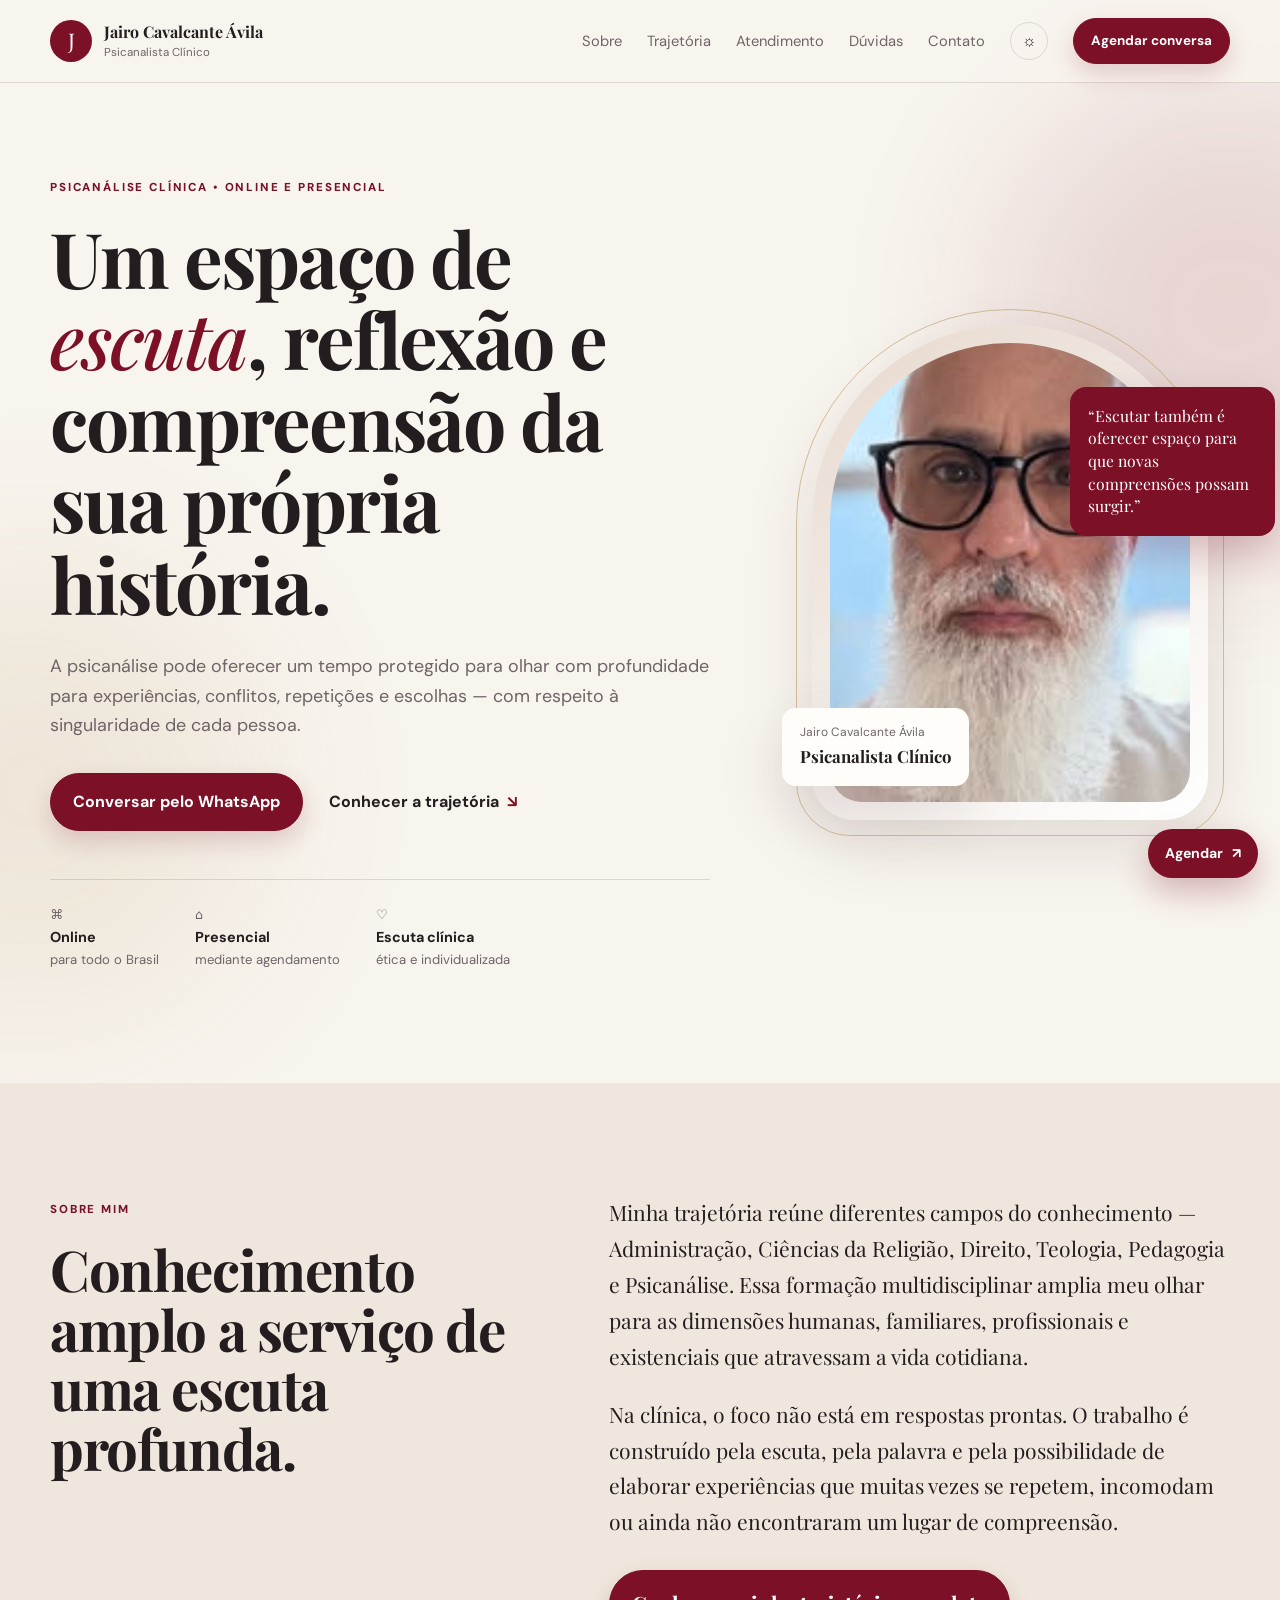
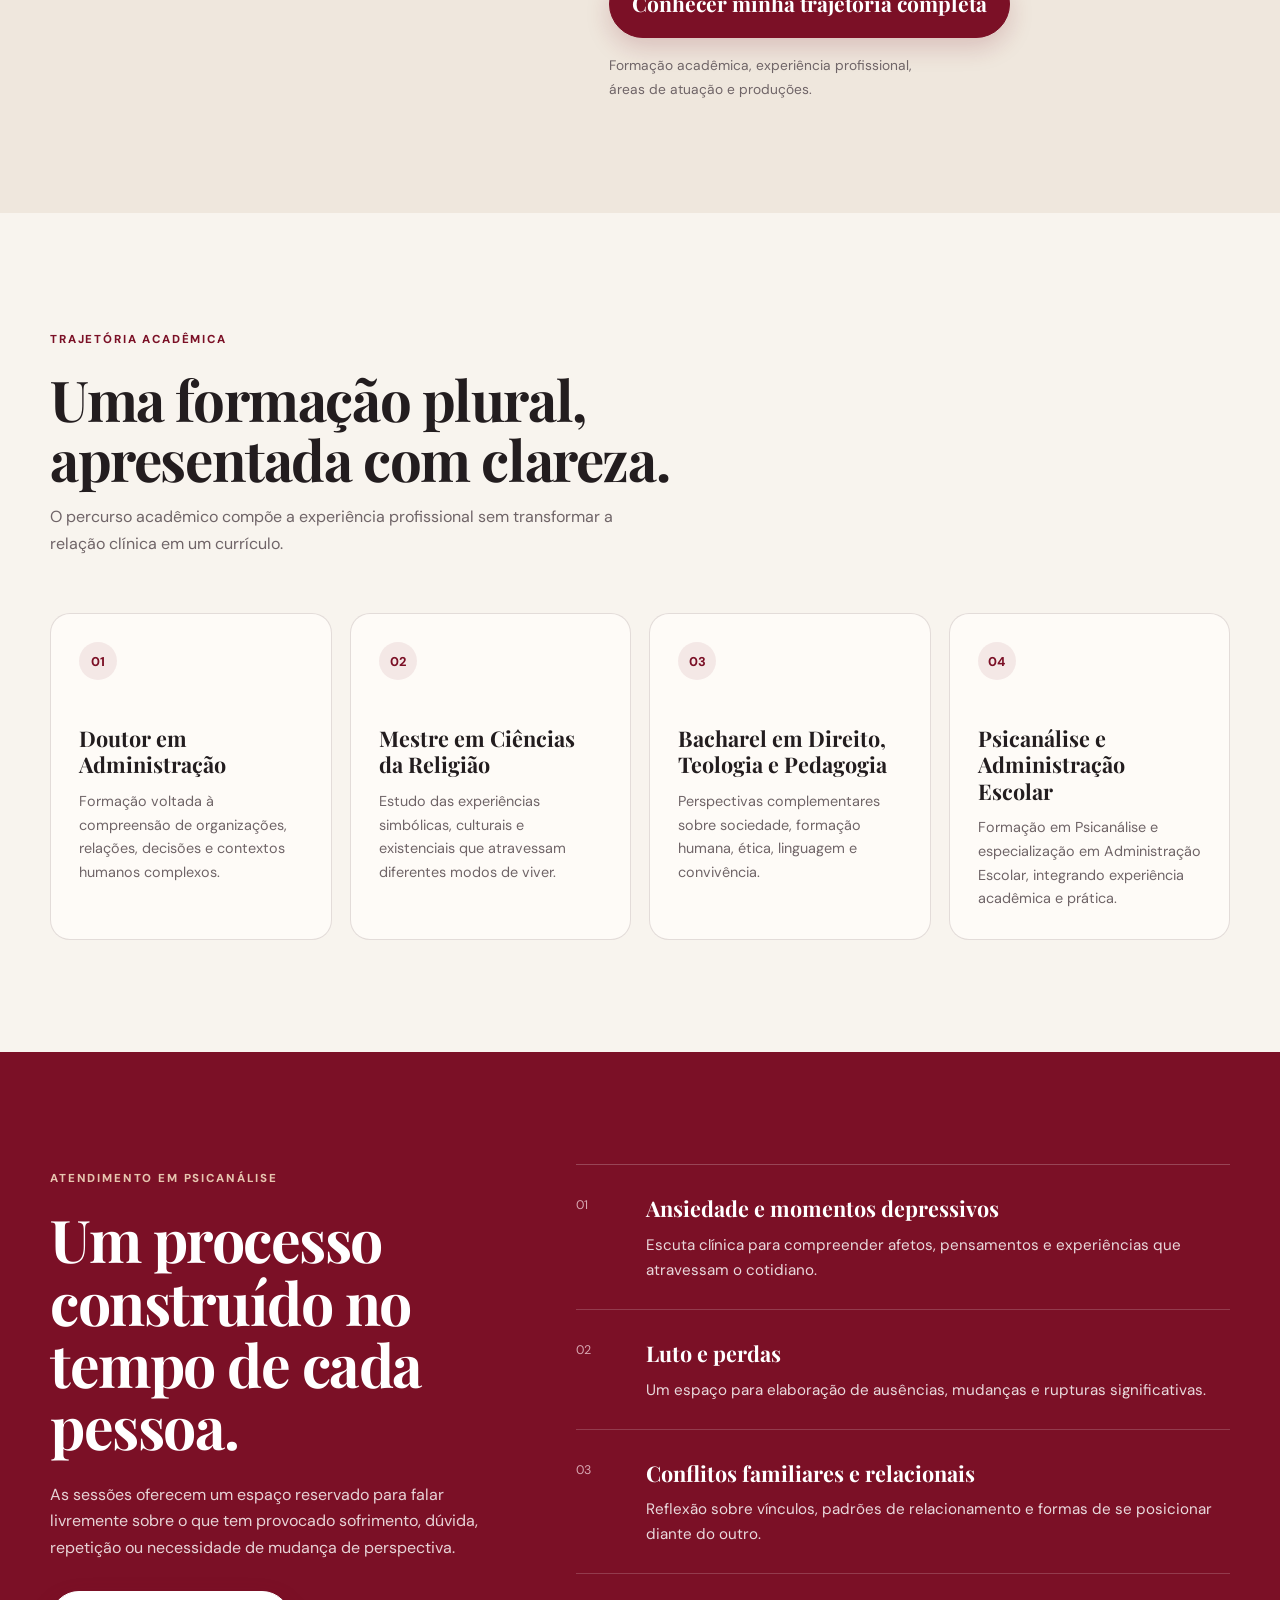
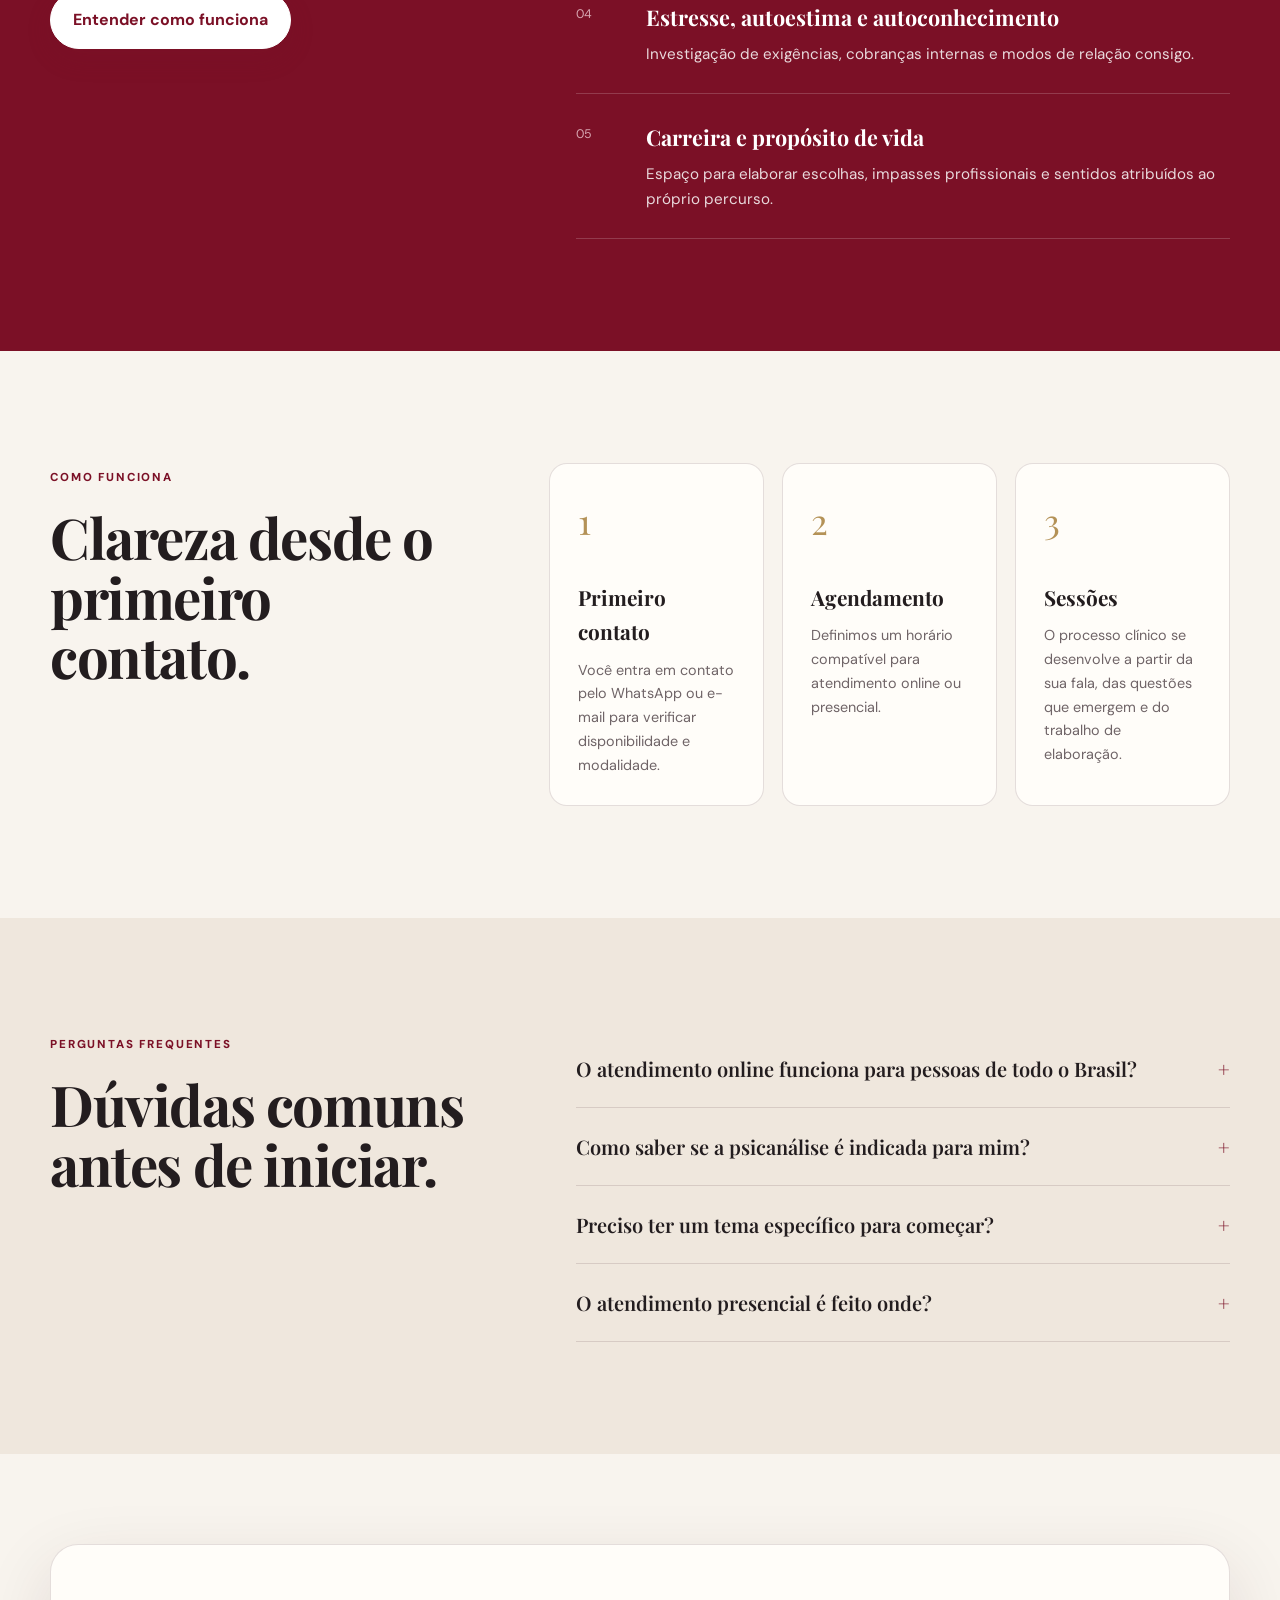
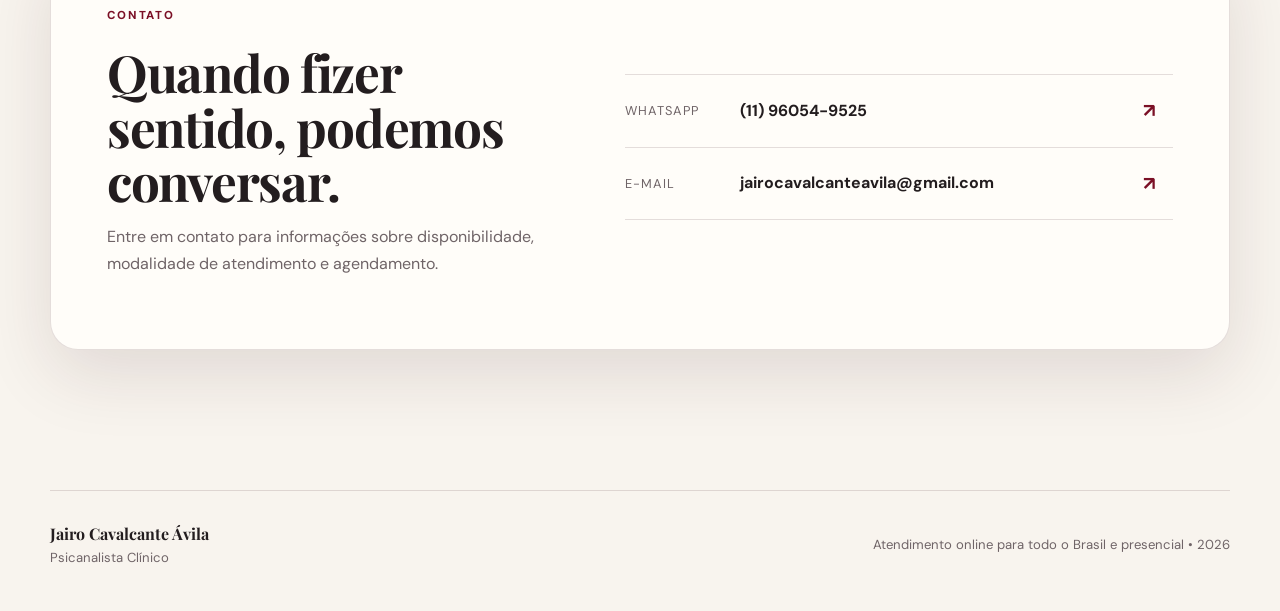
==== public/index.html @ fa37ed96 "feat: refina home com ícones, favicon e metadados" ====
<!doctype html>
<html lang="pt-BR">
<head>
  <meta charset="utf-8">
  <meta name="viewport" content="width=device-width, initial-scale=1">
  <meta name="theme-color" content="#7b1026">
  <meta name="description" content="Jairo Cavalcante Ávila — Psicanalista Clínico. Atendimento online para todo o Brasil e presencial. Um espaço de escuta, reflexão e compreensão da sua própria história.">
  <meta name="robots" content="index,follow">
  <meta property="og:type" content="website">
  <meta property="og:title" content="Jairo Cavalcante Ávila | Psicanalista Clínico">
  <meta property="og:description" content="Atendimento em psicanálise clínica, online para todo o Brasil e presencial.">
  <meta property="og:image" content="https://jairocavalcante.3eb.site/assets/images/jairo-cavalcante.png">
  <meta name="twitter:card" content="summary_large_image">
  <title>Jairo Cavalcante Ávila | Psicanalista Clínico</title>
  <link rel="preconnect" href="https://fonts.googleapis.com">
  <link rel="preconnect" href="https://fonts.gstatic.com" crossorigin>
  <link href="https://fonts.googleapis.com/css2?family=DM+Sans:wght@400;500;600;700&family=Playfair+Display:wght@500;600;700&display=swap" rel="stylesheet">
  <link rel="icon" type="image/svg+xml" href="assets/images/favicon.svg">
  <link rel="stylesheet" href="assets/css/styles.css?v=2">
  <script src="assets/js/script.js" defer></script>
</head>
<body>
  <div class="page-glow glow-one" aria-hidden="true"></div>
  <div class="page-glow glow-two" aria-hidden="true"></div>

  <header class="site-header" id="inicio">
    <div class="container nav-wrap">
      <a class="brand" href="#inicio" aria-label="Jairo Cavalcante Ávila - início">
        <span class="brand-mark">J</span>
        <span class="brand-copy">
          <strong>Jairo Cavalcante Ávila</strong>
          <small>Psicanalista Clínico</small>
        </span>
      </a>

      <button class="nav-toggle" type="button" aria-label="Abrir menu" aria-expanded="false">
        <span></span><span></span>
      </button>

      <nav class="nav" aria-label="Navegação principal">
        <a href="#sobre">Sobre</a>
        <a href="#formacao">Trajetória</a>
        <a href="#atendimento">Atendimento</a>
        <a href="#faq">Dúvidas</a>
        <a href="#contato">Contato</a>
        <button class="theme-toggle" type="button" aria-label="Alternar tema" title="Alternar tema">
          <span class="sun">☼</span><span class="moon">☾</span>
        </button>
        <a class="button button-small" href="https://wa.me/5511960549525?text=Ol%C3%A1%2C%20Jairo.%20Gostaria%20de%20conversar%20sobre%20um%20atendimento." target="_blank" rel="noopener">Agendar conversa</a>
      </nav>
    </div>
  </header>

  <main>
    <section class="hero section">
      <div class="container hero-grid">
        <div class="hero-copy reveal">
          <span class="eyebrow">Psicanálise clínica • Online e presencial</span>
          <h1>Um espaço de <em>escuta</em>, reflexão e compreensão da sua própria história.</h1>
          <p class="hero-lead">A psicanálise pode oferecer um tempo protegido para olhar com profundidade para experiências, conflitos, repetições e escolhas — com respeito à singularidade de cada pessoa.</p>
          <div class="hero-actions">
            <a class="button" href="https://wa.me/5511960549525?text=Ol%C3%A1%2C%20Jairo.%20Gostaria%20de%20conversar%20sobre%20um%20atendimento." target="_blank" rel="noopener">Conversar pelo WhatsApp</a>
            <a class="text-link" href="#sobre">Conhecer a trajetória <span>↘</span></a>
          </div>
          <div class="hero-meta">
            <div><span class="feature-icon" aria-hidden="true">⌘</span><strong>Online</strong><span>para todo o Brasil</span></div>
            <div><span class="feature-icon" aria-hidden="true">⌂</span><strong>Presencial</strong><span>mediante agendamento</span></div>
            <div><span class="feature-icon" aria-hidden="true">♡</span><strong>Escuta clínica</strong><span>ética e individualizada</span></div>
          </div>
        </div>

        <div class="hero-visual reveal delay-1">
          <div class="portrait-frame">
            <div class="portrait-ring"></div>
            <img src="assets/images/jairo-cavalcante.png" alt="Retrato de Jairo Cavalcante Ávila" width="420" height="525" fetchpriority="high" decoding="async">
            <div class="portrait-card">
              <span>Jairo Cavalcante Ávila</span>
              <strong>Psicanalista Clínico</strong>
            </div>
          </div>
          <div class="quote-card">“Escutar também é oferecer espaço para que novas compreensões possam surgir.”</div>
        </div>
      </div>
    </section>

    <section class="section section-soft" id="sobre">
      <div class="container split-grid">
        <div class="section-heading reveal">
          <span class="eyebrow">Sobre mim</span>
          <h2>Conhecimento amplo a serviço de uma escuta profunda.</h2>
        </div>
        <div class="prose reveal delay-1">
          <p>Minha trajetória reúne diferentes campos do conhecimento — Administração, Ciências da Religião, Direito, Teologia, Pedagogia e Psicanálise. Essa formação multidisciplinar amplia meu olhar para as dimensões humanas, familiares, profissionais e existenciais que atravessam a vida cotidiana.</p>
          <p>Na clínica, o foco não está em respostas prontas. O trabalho é construído pela escuta, pela palavra e pela possibilidade de elaborar experiências que muitas vezes se repetem, incomodam ou ainda não encontraram um lugar de compreensão.</p>
          <div class="about-actions">
            <a class="button" href="pages/sobre/">Conhecer minha trajetória completa</a>
            <span>Formação acadêmica, experiência profissional, áreas de atuação e produções.</span>
          </div>
        </div>
      </div>
    </section>

    <section class="section" id="formacao">
      <div class="container">
        <div class="section-heading compact reveal">
          <span class="eyebrow">Trajetória acadêmica</span>
          <h2>Uma formação plural, apresentada com clareza.</h2>
          <p>O percurso acadêmico compõe a experiência profissional sem transformar a relação clínica em um currículo.</p>
        </div>

        <div class="credentials-grid">
          <article class="credential-card reveal"><span>01</span><h3>Doutor em Administração</h3><p>Formação voltada à compreensão de organizações, relações, decisões e contextos humanos complexos.</p></article>
          <article class="credential-card reveal delay-1"><span>02</span><h3>Mestre em Ciências da Religião</h3><p>Estudo das experiências simbólicas, culturais e existenciais que atravessam diferentes modos de viver.</p></article>
          <article class="credential-card reveal delay-2"><span>03</span><h3>Bacharel em Direito, Teologia e Pedagogia</h3><p>Perspectivas complementares sobre sociedade, formação humana, ética, linguagem e convivência.</p></article>
          <article class="credential-card reveal delay-3"><span>04</span><h3>Psicanálise e Administração Escolar</h3><p>Formação em Psicanálise e especialização em Administração Escolar, integrando experiência acadêmica e prática.</p></article>
        </div>
      </div>
    </section>

    <section class="section section-bordeaux" id="atendimento">
      <div class="container service-layout">
        <div class="service-copy reveal">
          <span class="eyebrow light">Atendimento em psicanálise</span>
          <h2>Um processo construído no tempo de cada pessoa.</h2>
          <p>As sessões oferecem um espaço reservado para falar livremente sobre o que tem provocado sofrimento, dúvida, repetição ou necessidade de mudança de perspectiva.</p>
          <a class="button button-light" href="https://wa.me/5511960549525?text=Ol%C3%A1%2C%20Jairo.%20Gostaria%20de%20entender%20como%20funcionam%20as%20sess%C3%B5es." target="_blank" rel="noopener">Entender como funciona</a>
        </div>

        <div class="topics reveal delay-1">
          <div class="topic"><span>01</span><div><h3>Ansiedade e momentos depressivos</h3><p>Escuta clínica para compreender afetos, pensamentos e experiências que atravessam o cotidiano.</p></div></div>
          <div class="topic"><span>02</span><div><h3>Luto e perdas</h3><p>Um espaço para elaboração de ausências, mudanças e rupturas significativas.</p></div></div>
          <div class="topic"><span>03</span><div><h3>Conflitos familiares e relacionais</h3><p>Reflexão sobre vínculos, padrões de relacionamento e formas de se posicionar diante do outro.</p></div></div>
          <div class="topic"><span>04</span><div><h3>Estresse, autoestima e autoconhecimento</h3><p>Investigação de exigências, cobranças internas e modos de relação consigo.</p></div></div>
          <div class="topic"><span>05</span><div><h3>Carreira e propósito de vida</h3><p>Espaço para elaborar escolhas, impasses profissionais e sentidos atribuídos ao próprio percurso.</p></div></div>
        </div>
      </div>
    </section>

    <section class="section">
      <div class="container session-grid">
        <div class="section-heading reveal">
          <span class="eyebrow">Como funciona</span>
          <h2>Clareza desde o primeiro contato.</h2>
        </div>
        <div class="steps">
          <article class="step reveal"><span>1</span><h3>Primeiro contato</h3><p>Você entra em contato pelo WhatsApp ou e-mail para verificar disponibilidade e modalidade.</p></article>
          <article class="step reveal delay-1"><span>2</span><h3>Agendamento</h3><p>Definimos um horário compatível para atendimento online ou presencial.</p></article>
          <article class="step reveal delay-2"><span>3</span><h3>Sessões</h3><p>O processo clínico se desenvolve a partir da sua fala, das questões que emergem e do trabalho de elaboração.</p></article>
        </div>
      </div>
    </section>

    <section class="section section-soft" id="faq">
      <div class="container faq-layout">
        <div class="section-heading reveal">
          <span class="eyebrow">Perguntas frequentes</span>
          <h2>Dúvidas comuns antes de iniciar.</h2>
        </div>
        <div class="faq-list reveal delay-1">
          <details>
            <summary>O atendimento online funciona para pessoas de todo o Brasil?</summary>
            <p>Sim. O atendimento online permite realizar as sessões por videochamada, mediante agendamento prévio.</p>
          </details>
          <details>
            <summary>Como saber se a psicanálise é indicada para mim?</summary>
            <p>O primeiro contato pode ajudar a esclarecer sua demanda e compreender melhor como funciona o processo. A psicanálise não parte de respostas prontas, mas da investigação singular de cada história.</p>
          </details>
          <details>
            <summary>Preciso ter um tema específico para começar?</summary>
            <p>Não. Algumas pessoas chegam com uma questão definida; outras apenas percebem que algo não vai bem. O trabalho pode começar a partir do que for possível dizer naquele momento.</p>
          </details>
          <details>
            <summary>O atendimento presencial é feito onde?</summary>
            <p>A localização e a disponibilidade para atendimento presencial podem ser confirmadas diretamente no momento do agendamento.</p>
          </details>
        </div>
      </div>
    </section>

    <section class="section contact-section" id="contato">
      <div class="container contact-card reveal">
        <div>
          <span class="eyebrow">Contato</span>
          <h2>Quando fizer sentido, podemos conversar.</h2>
          <p>Entre em contato para informações sobre disponibilidade, modalidade de atendimento e agendamento.</p>
        </div>
        <div class="contact-actions">
          <a class="contact-row" href="https://wa.me/5511960549525?text=Ol%C3%A1%2C%20Jairo.%20Gostaria%20de%20conversar%20sobre%20um%20atendimento." target="_blank" rel="noopener"><span>WhatsApp</span><strong>(11) 96054-9525</strong><b>↗</b></a>
          <a class="contact-row" href="mailto:jairocavalcanteavila@gmail.com"><span>E-mail</span><strong>jairocavalcanteavila@gmail.com</strong><b>↗</b></a>
        </div>
      </div>
    </section>
  </main>

  <footer class="footer">
    <div class="container footer-inner">
      <div><strong>Jairo Cavalcante Ávila</strong><span>Psicanalista Clínico</span></div>
      <p>Atendimento online para todo o Brasil e presencial • <span id="year"></span></p>
    </div>
  </footer>

  <a class="floating-whatsapp" href="https://wa.me/5511960549525?text=Ol%C3%A1%2C%20Jairo.%20Gostaria%20de%20conversar%20sobre%20um%20atendimento." target="_blank" rel="noopener" aria-label="Agendar pelo WhatsApp">
    <span>Agendar</span><b>↗</b>
  </a>
</body>
</html>
---- public/assets/css/styles.css ----
:root {
  --wine:#7b1026;
  --wine-2:#5d0b1d;
  --wine-3:#9b2940;
  --gold:#b49257;
  --ink:#231d1f;
  --muted:#6f6467;
  --paper:#f8f4ee;
  --paper-2:#efe7dd;
  --card:#fffdf9;
  --line:rgba(91, 60, 67, .16);
  --shadow:0 24px 70px rgba(56, 25, 33, .12);
  --radius:28px;
  --serif:"Playfair Display", Georgia, serif;
  --sans:"DM Sans", system-ui, sans-serif;
}
*{box-sizing:border-box}html{scroll-behavior:smooth}body{margin:0;font-family:var(--sans);background:var(--paper);color:var(--ink);line-height:1.65;overflow-x:hidden}body.dark{--ink:#f6efe9;--muted:#c7b8ba;--paper:#171214;--paper-2:#22191c;--card:#20171a;--line:rgba(255,255,255,.10);--shadow:0 30px 80px rgba(0,0,0,.35)}a{color:inherit;text-decoration:none}img{max-width:100%;display:block}.container{width:min(1180px,calc(100% - 40px));margin:auto}.section{padding:112px 0;position:relative}.section-soft{background:var(--paper-2)}
.page-glow{position:fixed;pointer-events:none;z-index:-1;width:460px;height:460px;border-radius:50%;filter:blur(90px);opacity:.13}.glow-one{background:var(--wine);right:-180px;top:80px}.glow-two{background:var(--gold);left:-200px;bottom:-120px}
.site-header{position:sticky;top:0;z-index:50;background:color-mix(in srgb,var(--paper) 86%,transparent);backdrop-filter:blur(18px);border-bottom:1px solid var(--line)}.nav-wrap{height:82px;display:flex;align-items:center;justify-content:space-between}.brand{display:flex;align-items:center;gap:12px}.brand-mark{width:42px;height:42px;border-radius:50%;display:grid;place-items:center;background:var(--wine);color:#fff;font-family:var(--serif);font-size:1.35rem}.brand-copy{display:flex;flex-direction:column;line-height:1.15}.brand-copy strong{font-family:var(--serif);font-size:1rem}.brand-copy small{color:var(--muted);font-size:.72rem;margin-top:4px}.nav{display:flex;align-items:center;gap:25px;font-size:.92rem}.nav>a:not(.button){color:var(--muted);transition:.2s}.nav>a:not(.button):hover{color:var(--wine)}.button{display:inline-flex;align-items:center;justify-content:center;border-radius:999px;padding:15px 22px;background:var(--wine);color:#fff;font-weight:700;border:1px solid var(--wine);box-shadow:0 10px 25px rgba(123,16,38,.18);transition:.25s}.button:hover{transform:translateY(-2px);background:var(--wine-2)}.button-small{padding:11px 17px;font-size:.84rem}.button-light{background:#fff;color:var(--wine);border-color:#fff}.button-light:hover{background:#f4e9e3;color:var(--wine)}.theme-toggle{border:1px solid var(--line);background:transparent;color:var(--ink);width:38px;height:38px;border-radius:50%;cursor:pointer;font-size:1rem}.moon{display:none}body.dark .sun{display:none}body.dark .moon{display:inline}.nav-toggle{display:none;border:0;background:transparent;width:38px;height:38px;position:relative}.nav-toggle span{position:absolute;width:22px;height:1.5px;background:var(--ink);left:8px}.nav-toggle span:first-child{top:14px}.nav-toggle span:last-child{top:22px}
.hero{padding-top:90px;min-height:calc(100vh - 82px);display:flex;align-items:center}.hero-grid{display:grid;grid-template-columns:1.2fr .8fr;gap:80px;align-items:center}.eyebrow{display:inline-block;text-transform:uppercase;letter-spacing:.16em;font-size:.72rem;font-weight:800;color:var(--wine);margin-bottom:20px}.eyebrow.light{color:#e7c6b0}.hero h1,.section-heading h2,.service-copy h2,.contact-card h2{font-family:var(--serif);letter-spacing:-.025em;line-height:1.06;margin:0}.hero h1{font-size:clamp(3.2rem,6vw,6.3rem);max-width:900px}.hero h1 em{color:var(--wine);font-weight:500}.hero-lead{font-size:1.12rem;max-width:720px;color:var(--muted);margin:28px 0 32px}.hero-actions{display:flex;align-items:center;gap:26px;flex-wrap:wrap}.text-link{font-weight:700}.text-link span{color:var(--wine);margin-left:4px}.hero-meta{display:flex;gap:36px;margin-top:48px;padding-top:24px;border-top:1px solid var(--line)}.hero-meta div{display:flex;flex-direction:column}.hero-meta strong{font-size:.9rem}.hero-meta span{color:var(--muted);font-size:.82rem}.hero-visual{position:relative;display:flex;justify-content:center}.portrait-frame{position:relative;width:min(420px,90%);aspect-ratio:4/5;border-radius:220px 220px 48px 48px;background:linear-gradient(145deg,#e7d9ce,#fff);padding:18px;box-shadow:var(--shadow)}body.dark .portrait-frame{background:linear-gradient(145deg,#2a1c20,#4c2c35)}.portrait-frame img{width:100%;height:100%;object-fit:cover;border-radius:205px 205px 36px 36px;filter:saturate(.88) contrast(1.03)}.portrait-ring{position:absolute;inset:-16px;border:1px solid rgba(180,146,87,.55);border-radius:240px 240px 60px 60px}.portrait-card{position:absolute;left:-30px;bottom:34px;background:var(--card);padding:15px 18px;border-radius:14px;box-shadow:var(--shadow);display:flex;flex-direction:column}.portrait-card span{font-size:.75rem;color:var(--muted)}.portrait-card strong{font-family:var(--serif);font-size:1.05rem}.quote-card{position:absolute;right:-45px;top:62px;width:205px;padding:18px;background:var(--wine);color:#fff;border-radius:16px;font-family:var(--serif);font-size:.98rem;line-height:1.45;box-shadow:0 18px 40px rgba(123,16,38,.25)}
.split-grid{display:grid;grid-template-columns:.85fr 1.15fr;gap:100px;align-items:start}.section-heading h2{font-size:clamp(2.6rem,4.4vw,4.6rem)}.section-heading.compact{max-width:730px}.section-heading.compact p{max-width:620px;color:var(--muted)}.prose{font-family:var(--serif);font-size:1.32rem;line-height:1.7}.prose p{margin:0 0 22px}.credentials-grid{display:grid;grid-template-columns:repeat(4,1fr);gap:18px;margin-top:56px}.credential-card{padding:28px;border:1px solid var(--line);border-radius:20px;background:color-mix(in srgb,var(--card) 82%,transparent);min-height:270px}.credential-card>span{display:inline-flex;width:38px;height:38px;border-radius:50%;align-items:center;justify-content:center;background:rgba(123,16,38,.08);color:var(--wine);font-weight:800;font-size:.8rem}.credential-card h3{font-family:var(--serif);font-size:1.35rem;line-height:1.22;margin:45px 0 12px}.credential-card p{color:var(--muted);font-size:.9rem;margin:0}
.section-bordeaux{background:var(--wine);color:#fff}.service-layout{display:grid;grid-template-columns:.8fr 1.2fr;gap:90px}.service-copy h2{font-size:clamp(2.8rem,4.6vw,4.8rem)}.service-copy p{color:#e7d3d6;max-width:520px;margin:24px 0 30px}.topics{border-top:1px solid rgba(255,255,255,.22)}.topic{display:grid;grid-template-columns:48px 1fr;gap:22px;padding:26px 0;border-bottom:1px solid rgba(255,255,255,.18)}.topic>span{font-size:.78rem;color:#d8a7b2;padding-top:4px}.topic h3{font-family:var(--serif);font-size:1.35rem;margin:0 0 6px}.topic p{color:#e9d9dc;margin:0;font-size:.95rem}
.session-grid{display:grid;grid-template-columns:.75fr 1.25fr;gap:90px}.steps{display:grid;grid-template-columns:repeat(3,1fr);gap:18px}.step{padding:28px;background:var(--card);border:1px solid var(--line);border-radius:18px;min-height:250px}.step span{font-family:var(--serif);font-size:2.2rem;color:var(--gold)}.step h3{font-family:var(--serif);font-size:1.3rem;margin:30px 0 10px}.step p{color:var(--muted);font-size:.9rem;margin:0}.faq-layout{display:grid;grid-template-columns:.8fr 1.2fr;gap:90px}.faq-list details{border-bottom:1px solid var(--line);padding:22px 0}.faq-list summary{list-style:none;font-family:var(--serif);font-size:1.25rem;font-weight:600;cursor:pointer;display:flex;justify-content:space-between;gap:20px}.faq-list summary::-webkit-details-marker{display:none}.faq-list summary:after{content:"+";color:var(--wine)}.faq-list details[open] summary:after{content:"−"}.faq-list p{color:var(--muted);max-width:760px;margin:14px 0 0}.contact-section{padding-top:90px}.contact-card{background:var(--card);border:1px solid var(--line);border-radius:var(--radius);padding:56px;box-shadow:var(--shadow);display:grid;grid-template-columns:.9fr 1.1fr;gap:70px;align-items:center}.contact-card h2{font-size:clamp(2.5rem,4vw,4rem)}.contact-card p{color:var(--muted);max-width:480px}.contact-actions{display:flex;flex-direction:column}.contact-row{display:grid;grid-template-columns:100px 1fr 30px;align-items:center;gap:15px;padding:20px 0;border-bottom:1px solid var(--line)}.contact-row:first-child{border-top:1px solid var(--line)}.contact-row span{color:var(--muted);font-size:.8rem;text-transform:uppercase;letter-spacing:.08em}.contact-row strong{font-size:1rem}.contact-row b{color:var(--wine);font-size:1.2rem}.footer{padding:28px 0 42px}.footer-inner{display:flex;justify-content:space-between;align-items:center;gap:30px;border-top:1px solid var(--line);padding-top:30px}.footer-inner>div{display:flex;flex-direction:column}.footer-inner strong{font-family:var(--serif)}.footer-inner span,.footer-inner p{color:var(--muted);font-size:.82rem}.floating-whatsapp{position:fixed;right:22px;bottom:22px;z-index:40;background:var(--wine);color:#fff;padding:13px 17px;border-radius:999px;box-shadow:0 14px 32px rgba(123,16,38,.28);display:flex;align-items:center;gap:9px;font-weight:700;font-size:.88rem}.reveal{opacity:0;transform:translateY(26px);transition:opacity .7s ease,transform .7s ease}.reveal.visible{opacity:1;transform:none}.delay-1{transition-delay:.08s}.delay-2{transition-delay:.16s}.delay-3{transition-delay:.24s}
@media (max-width:1000px){.nav-toggle{display:block}.nav{position:absolute;top:82px;left:20px;right:20px;background:var(--card);border:1px solid var(--line);border-radius:18px;padding:20px;box-shadow:var(--shadow);display:none;flex-direction:column;align-items:stretch}.nav.open{display:flex}.theme-toggle{align-self:flex-start}.hero-grid,.split-grid,.service-layout,.session-grid,.faq-layout,.contact-card{grid-template-columns:1fr}.hero-grid{gap:70px}.hero-copy{text-align:center}.hero-lead{margin-left:auto;margin-right:auto}.hero-actions,.hero-meta{justify-content:center}.hero-visual{max-width:560px;margin:auto}.split-grid,.service-layout,.session-grid,.faq-layout,.contact-card{gap:46px}.credentials-grid{grid-template-columns:repeat(2,1fr)}.steps{grid-template-columns:1fr}.contact-card{padding:40px}.quote-card{right:-10px}.portrait-card{left:-10px}}
@media (max-width:640px){.container{width:min(100% - 28px,1180px)}.section{padding:78px 0}.site-header .brand-copy small{display:none}.hero{padding-top:56px}.hero h1{font-size:clamp(2.75rem,14vw,4.2rem)}.hero-lead{font-size:1rem}.hero-actions{gap:18px}.hero-actions .button{width:100%}.hero-meta{display:grid;grid-template-columns:1fr 1fr;gap:18px;text-align:left}.hero-visual{padding:0 10px}.portrait-frame{width:90%;aspect-ratio:4/5}.portrait-card{left:2px;bottom:22px}.quote-card{position:relative;right:auto;top:auto;margin:-10px 0 0 auto;width:72%;font-size:.9rem}.section-heading h2,.service-copy h2,.contact-card h2{font-size:2.65rem}.split-grid,.service-layout,.session-grid,.faq-layout{gap:34px}.prose{font-size:1.13rem}.credentials-grid{grid-template-columns:1fr}.credential-card{min-height:auto}.credential-card h3{margin-top:24px}.topic{grid-template-columns:36px 1fr;gap:14px}.contact-card{padding:28px 22px}.contact-row{grid-template-columns:1fr 30px;gap:4px}.contact-row span{grid-column:1/2}.contact-row strong{grid-column:1/2;word-break:break-word}.contact-row b{grid-column:2/3;grid-row:1/3}.footer-inner{flex-direction:column;align-items:flex-start}.floating-whatsapp span{display:none}.floating-whatsapp{width:52px;height:52px;justify-content:center;padding:0}.floating-whatsapp b{font-size:1.1rem}}
@media (prefers-reduced-motion:reduce){html{scroll-behavior:auto}.reveal{opacity:1;transform:none;transition:none}.button{transition:none}}

.about-actions{display:flex;align-items:center;gap:16px;flex-wrap:wrap;margin-top:30px}.about-actions span{font-family:var(--sans);font-size:.86rem;color:var(--muted);max-width:320px}
.profile-hero{padding-top:90px}.profile-hero-grid{display:grid;grid-template-columns:1.25fr .75fr;gap:80px;align-items:start}.profile-hero h1{font-family:var(--serif);font-size:clamp(3.2rem,5.7vw,5.8rem);line-height:1.04;letter-spacing:-.025em;margin:0}.profile-hero p{font-size:1.08rem;color:var(--muted);max-width:760px;margin:28px 0 32px}.profile-summary{background:var(--wine);color:#fff;border-radius:24px;padding:34px;box-shadow:var(--shadow);display:flex;flex-direction:column;gap:18px}.profile-summary>span{font-size:.72rem;text-transform:uppercase;letter-spacing:.14em;color:#e7c6b0;font-weight:800}.profile-summary strong{font-family:var(--serif);font-size:1.35rem;line-height:1.25;padding-bottom:18px;border-bottom:1px solid rgba(255,255,255,.18)}.profile-summary strong:last-child{border-bottom:0;padding-bottom:0}
.timeline{margin-top:54px;border-top:1px solid var(--line)}.timeline-item{display:grid;grid-template-columns:170px 1fr;gap:34px;padding:28px 0;border-bottom:1px solid var(--line)}.timeline-item>span{color:var(--wine);font-weight:800;font-size:.82rem}.timeline-item h3{font-family:var(--serif);font-size:1.55rem;margin:0 0 8px}.timeline-item p{margin:0;color:var(--muted);max-width:780px}.degree-grid{display:grid;grid-template-columns:repeat(4,1fr);gap:18px;margin-top:34px}.degree-card{background:var(--card);border:1px solid var(--line);border-radius:18px;padding:24px}.degree-card span{font-size:.72rem;text-transform:uppercase;letter-spacing:.12em;color:var(--wine);font-weight:800}.degree-card h3{font-family:var(--serif);font-size:1.35rem;margin:22px 0 6px}.degree-card p{color:var(--muted);font-size:.88rem;margin:0}
.experience-layout{display:grid;grid-template-columns:.8fr 1.2fr;gap:90px}.experience-list{border-top:1px solid var(--line)}.experience-item{display:grid;grid-template-columns:130px 1fr;gap:24px;padding:26px 0;border-bottom:1px solid var(--line)}.experience-item>span{font-size:.8rem;color:var(--wine);font-weight:800}.experience-item h3{font-family:var(--serif);font-size:1.35rem;margin:0 0 7px}.experience-item p{margin:0;color:var(--muted)}
.areas-grid{display:grid;grid-template-columns:repeat(4,1fr);gap:18px;margin-top:48px}.area-card{padding:28px;border:1px solid rgba(255,255,255,.18);border-radius:18px;background:rgba(255,255,255,.05)}.area-card span{color:#d8a7b2;font-size:.78rem}.area-card h3{font-family:var(--serif);font-size:1.45rem;margin:28px 0 8px}.area-card p{color:#eadadd;margin:0;font-size:.92rem}.editorial-grid{display:grid;grid-template-columns:.85fr 1.15fr;gap:90px}.editorial-copy{font-size:1.02rem}.editorial-copy>p{color:var(--muted);margin-top:0}.publication{padding:20px 0;border-bottom:1px solid var(--line);display:flex;flex-direction:column;gap:5px}.publication span{font-size:.72rem;text-transform:uppercase;letter-spacing:.1em;color:var(--wine);font-weight:800}.publication strong{font-family:var(--serif);font-size:1.15rem}.source-note{font-size:.78rem!important;margin-top:24px!important}.nav-page{gap:22px}
@media (max-width:1000px){.profile-hero-grid,.experience-layout,.editorial-grid{grid-template-columns:1fr}.profile-hero-grid,.experience-layout,.editorial-grid{gap:46px}.degree-grid,.areas-grid{grid-template-columns:repeat(2,1fr)}.nav-page{display:flex;position:static;background:none;border:0;box-shadow:none;padding:0;flex-direction:row;align-items:center}}
@media (max-width:760px){.nav-page>a:not(.button){display:none}.timeline-item,.experience-item{grid-template-columns:1fr;gap:8px}.degree-grid,.areas-grid{grid-template-columns:1fr}.profile-hero h1{font-size:clamp(2.8rem,13vw,4rem)}.about-actions{align-items:flex-start;flex-direction:column}.about-actions .button{width:100%}}
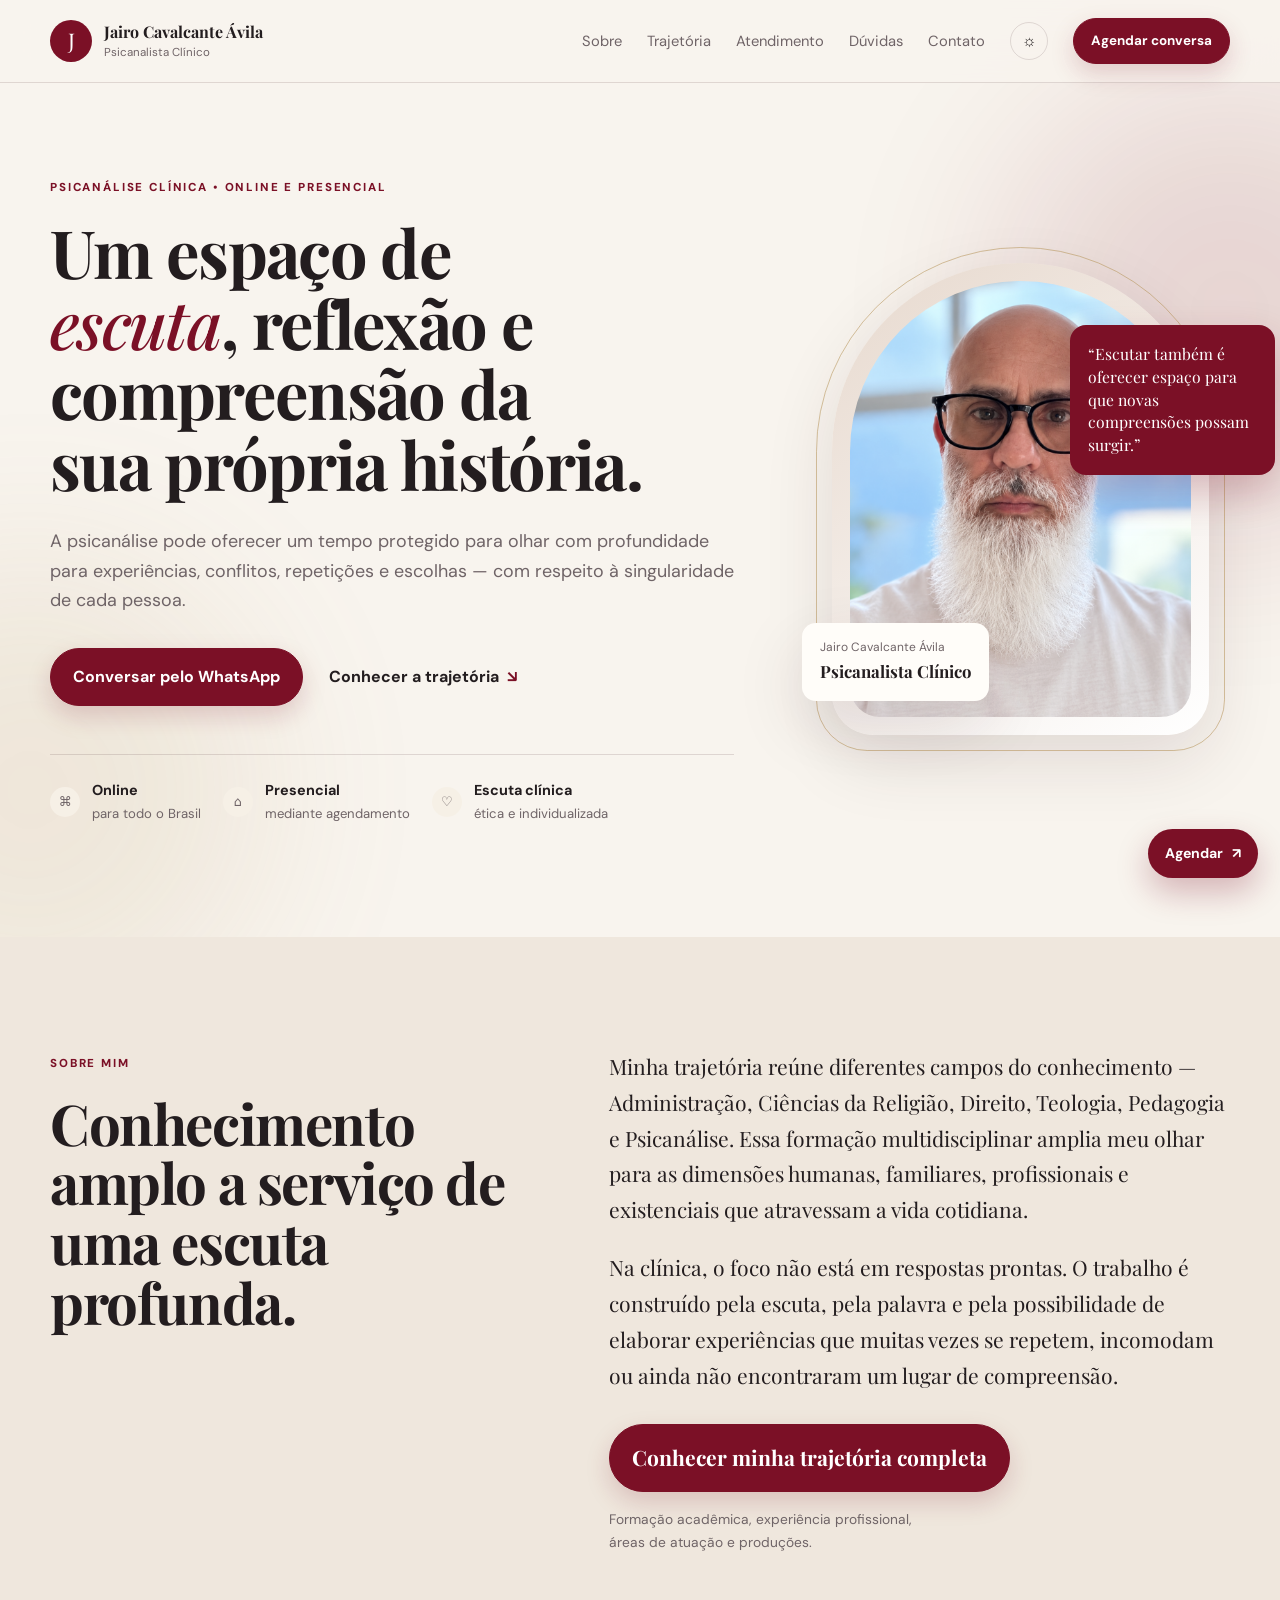
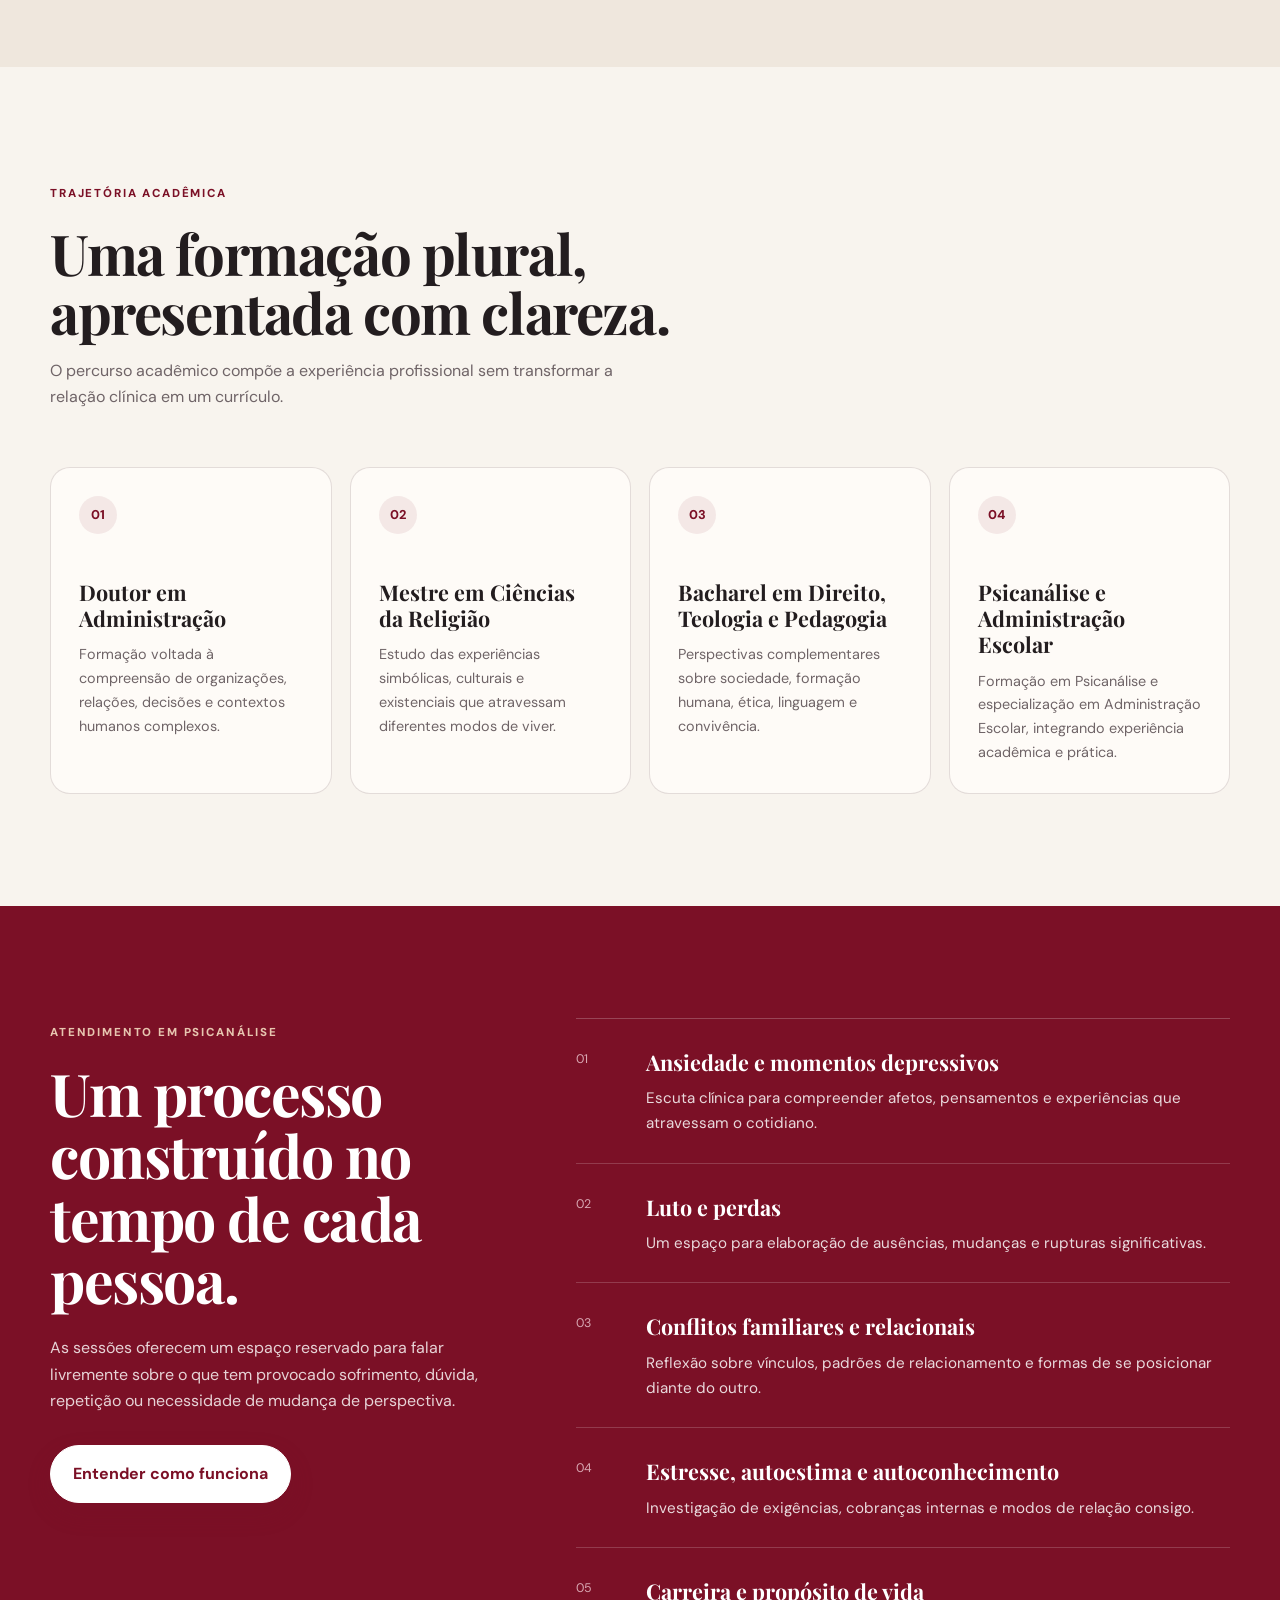
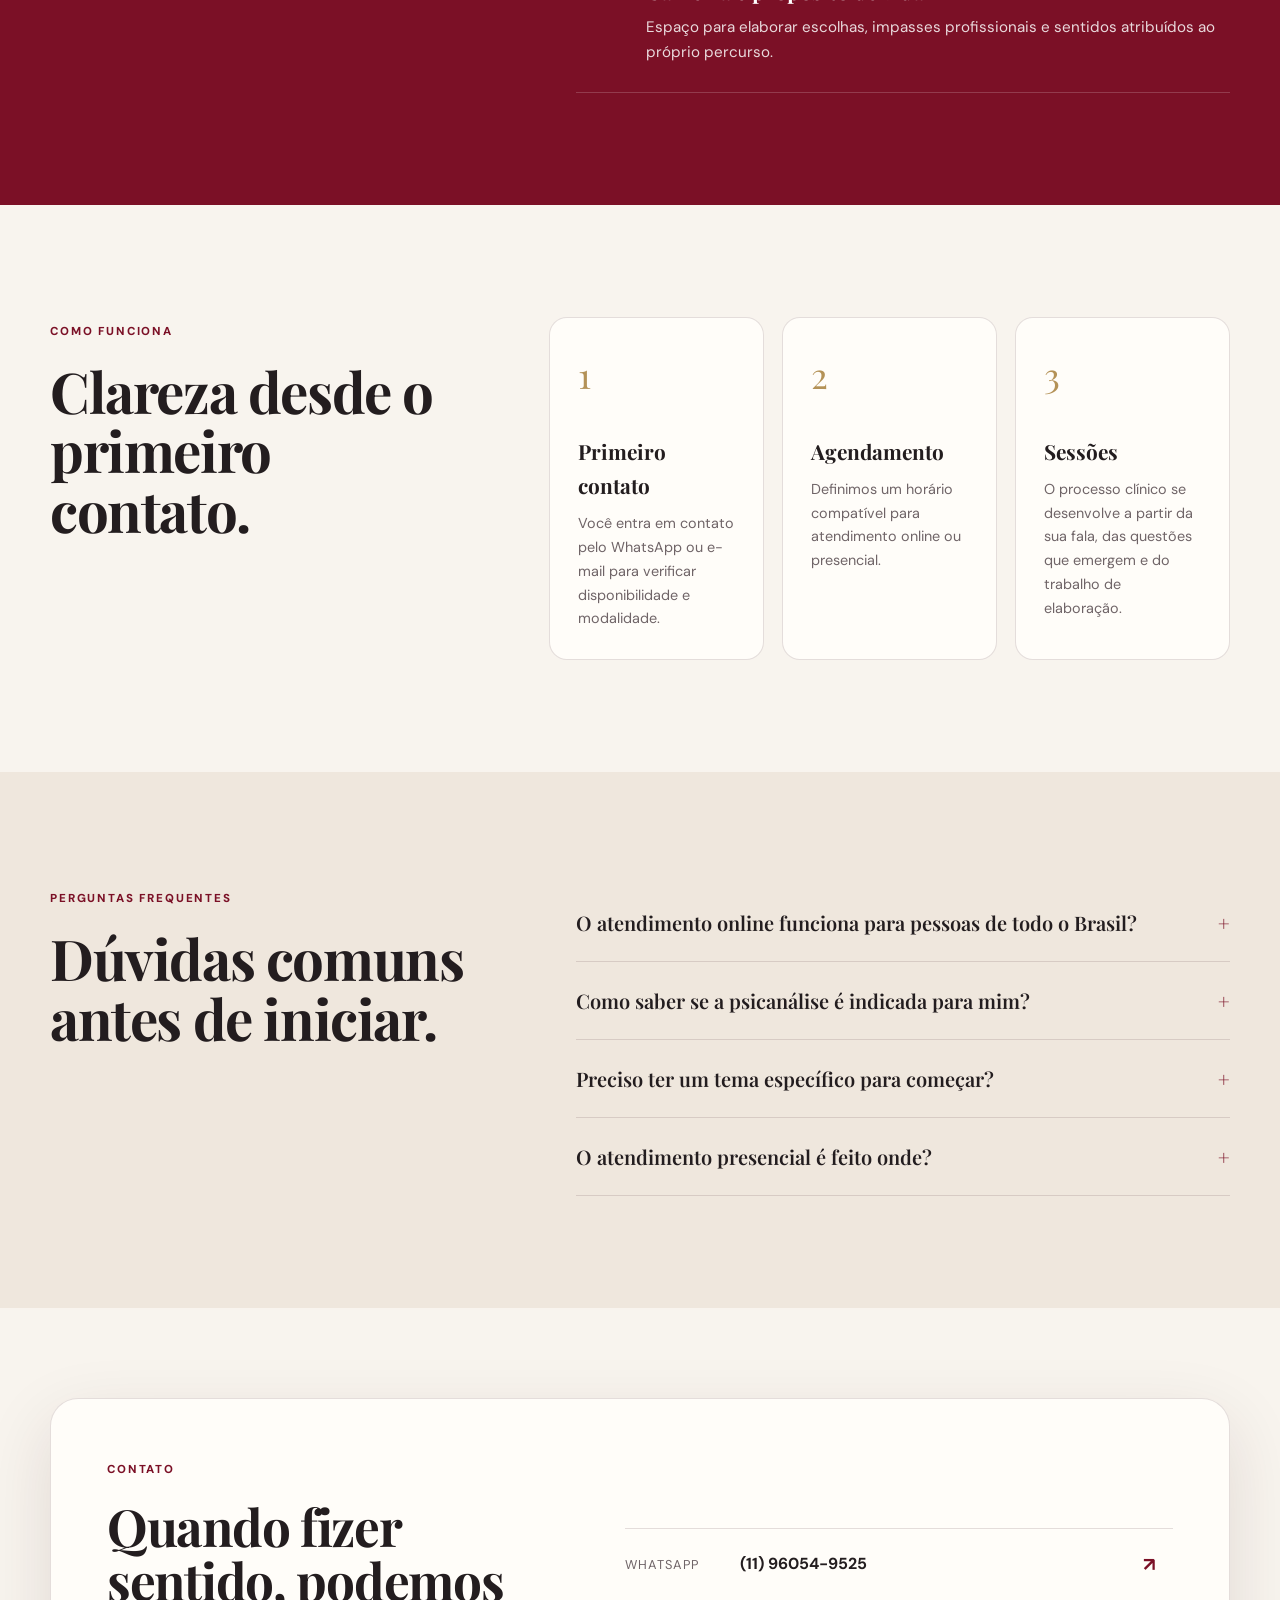
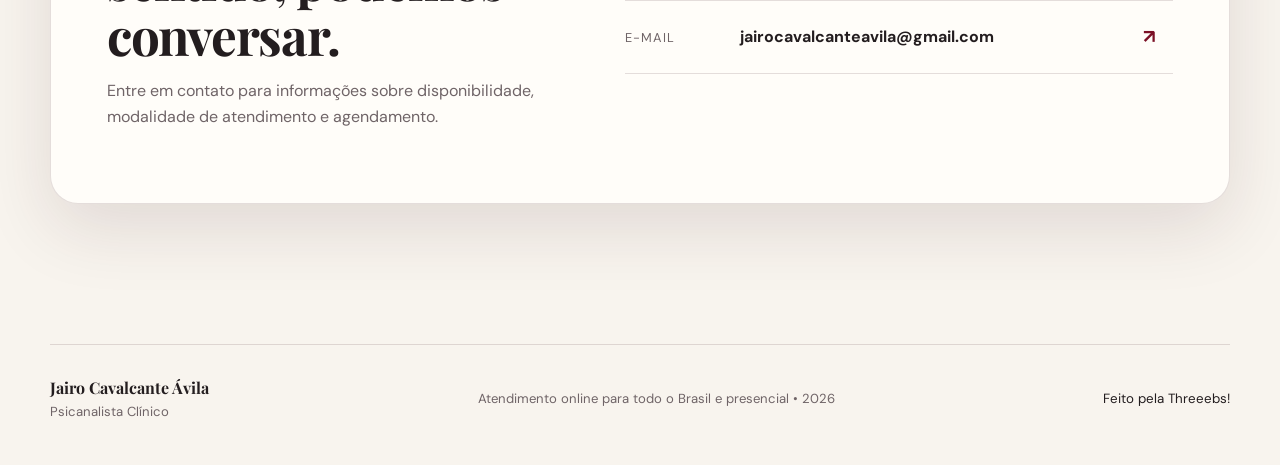
==== commit 92996a17: "fix: melhora foto, navegação mobile e crédito Threeebs" ====
--- a/public/index.html
+++ b/public/index.html
@@ -16,7 +16,7 @@
   <link rel="preconnect" href="https://fonts.gstatic.com" crossorigin>
   <link href="https://fonts.googleapis.com/css2?family=DM+Sans:wght@400;500;600;700&family=Playfair+Display:wght@500;600;700&display=swap" rel="stylesheet">
   <link rel="icon" type="image/svg+xml" href="assets/images/favicon.svg">
-  <link rel="stylesheet" href="assets/css/styles.css?v=2">
+  <link rel="stylesheet" href="assets/css/styles.css?v=3">
   <script src="assets/js/script.js" defer></script>
 </head>
 <body>
@@ -72,7 +72,7 @@
         <div class="hero-visual reveal delay-1">
           <div class="portrait-frame">
             <div class="portrait-ring"></div>
-            <img src="assets/images/jairo-cavalcante.png" alt="Retrato de Jairo Cavalcante Ávila" width="420" height="525" fetchpriority="high" decoding="async">
+            <img src="assets/images/jairo-cavalcante-upscale.png" alt="Retrato de Jairo Cavalcante Ávila" width="420" height="525" fetchpriority="high" decoding="async">
             <div class="portrait-card">
               <span>Jairo Cavalcante Ávila</span>
               <strong>Psicanalista Clínico</strong>
@@ -196,6 +196,7 @@
     <div class="container footer-inner">
       <div><strong>Jairo Cavalcante Ávila</strong><span>Psicanalista Clínico</span></div>
       <p>Atendimento online para todo o Brasil e presencial • <span id="year"></span></p>
+      <small class="site-credit">Feito pela <a href="https://www.3eb.site/" target="_blank" rel="noopener noreferrer">Threeebs!</a></small>
     </div>
   </footer>
 
--- a/public/assets/css/styles.css
+++ b/public/assets/css/styles.css
@@ -32,3 +32,27 @@
 .areas-grid{display:grid;grid-template-columns:repeat(4,1fr);gap:18px;margin-top:48px}.area-card{padding:28px;border:1px solid rgba(255,255,255,.18);border-radius:18px;background:rgba(255,255,255,.05)}.area-card span{color:#d8a7b2;font-size:.78rem}.area-card h3{font-family:var(--serif);font-size:1.45rem;margin:28px 0 8px}.area-card p{color:#eadadd;margin:0;font-size:.92rem}.editorial-grid{display:grid;grid-template-columns:.85fr 1.15fr;gap:90px}.editorial-copy{font-size:1.02rem}.editorial-copy>p{color:var(--muted);margin-top:0}.publication{padding:20px 0;border-bottom:1px solid var(--line);display:flex;flex-direction:column;gap:5px}.publication span{font-size:.72rem;text-transform:uppercase;letter-spacing:.1em;color:var(--wine);font-weight:800}.publication strong{font-family:var(--serif);font-size:1.15rem}.source-note{font-size:.78rem!important;margin-top:24px!important}.nav-page{gap:22px}
 @media (max-width:1000px){.profile-hero-grid,.experience-layout,.editorial-grid{grid-template-columns:1fr}.profile-hero-grid,.experience-layout,.editorial-grid{gap:46px}.degree-grid,.areas-grid{grid-template-columns:repeat(2,1fr)}.nav-page{display:flex;position:static;background:none;border:0;box-shadow:none;padding:0;flex-direction:row;align-items:center}}
 @media (max-width:760px){.nav-page>a:not(.button){display:none}.timeline-item,.experience-item{grid-template-columns:1fr;gap:8px}.degree-grid,.areas-grid{grid-template-columns:1fr}.profile-hero h1{font-size:clamp(2.8rem,13vw,4rem)}.about-actions{align-items:flex-start;flex-direction:column}.about-actions .button{width:100%}}
+
+/* Threeebs — refinamentos visuais v2 */
+:root{scroll-padding-top:96px}
+a:focus-visible,button:focus-visible,summary:focus-visible{outline:3px solid var(--gold);outline-offset:4px}
+button,a{-webkit-tap-highlight-color:transparent}
+.hero-grid{grid-template-columns:minmax(0,1.24fr) minmax(0,.76fr);gap:clamp(50px,6vw,110px)}
+.hero h1{font-size:clamp(3rem,5.2vw,5.5rem);text-wrap:balance}
+.hero-visual{min-width:0;transform:translateX(clamp(0px,1.4vw,22px))}
+.hero-meta{gap:22px;flex-wrap:wrap}
+.hero-meta>div{position:relative;display:grid;grid-template-columns:32px auto;column-gap:10px;align-items:center}
+.hero-meta>div strong{grid-column:2}
+.hero-meta>div>span:last-child{grid-column:2}
+.feature-icon{grid-column:1;grid-row:1/3;width:30px;height:30px;display:grid;place-items:center;border-radius:50%;font-family:var(--sans);font-size:1.2rem;color:var(--wine);background:color-mix(in srgb,var(--gold) 12%,var(--card))}
+.portrait-frame{overflow:visible}
+.portrait-frame img{object-position:center 42%}
+.button:active,.text-link:active{transform:translateY(0)}
+.button,.credential-card,.step,.contact-row,.topic,.portrait-card{transition:transform .25s ease,box-shadow .25s ease,background-color .25s ease,border-color .25s ease}
+@media(hover:hover) and (pointer:fine){.credential-card:hover,.step:hover{transform:translateY(-5px);box-shadow:var(--shadow);border-color:color-mix(in srgb,var(--gold) 45%,var(--line))}.contact-row:hover{transform:translateX(5px)}}
+.reveal{transition-duration:.65s}
+.reveal.visible{opacity:1;transform:none}
+body:not(.dark) .theme-toggle:hover{background:var(--paper-2)}
+@media(max-width:1000px){.hero-grid{grid-template-columns:1fr}.hero-visual{transform:none}.hero h1{font-size:clamp(3rem,8vw,5rem)}.nav-page{flex-wrap:wrap}}
+@media(max-width:640px){.hero h1{font-size:clamp(2.75rem,12vw,3.9rem)}.hero-meta>div{grid-template-columns:30px auto}.hero-visual{width:100%;padding:0 16px}.hero-meta{justify-content:space-between;gap:14px}.portrait-card{max-width:75%}.quote-card{z-index:1}.about-actions a{font-size:.89rem}}
+@media(prefers-reduced-motion:reduce){*,*::before,*::after{animation-duration:.01ms!important;animation-iteration-count:1!important;transition-duration:.01ms!important;scroll-behavior:auto!important}.hero-visual{transform:none}}
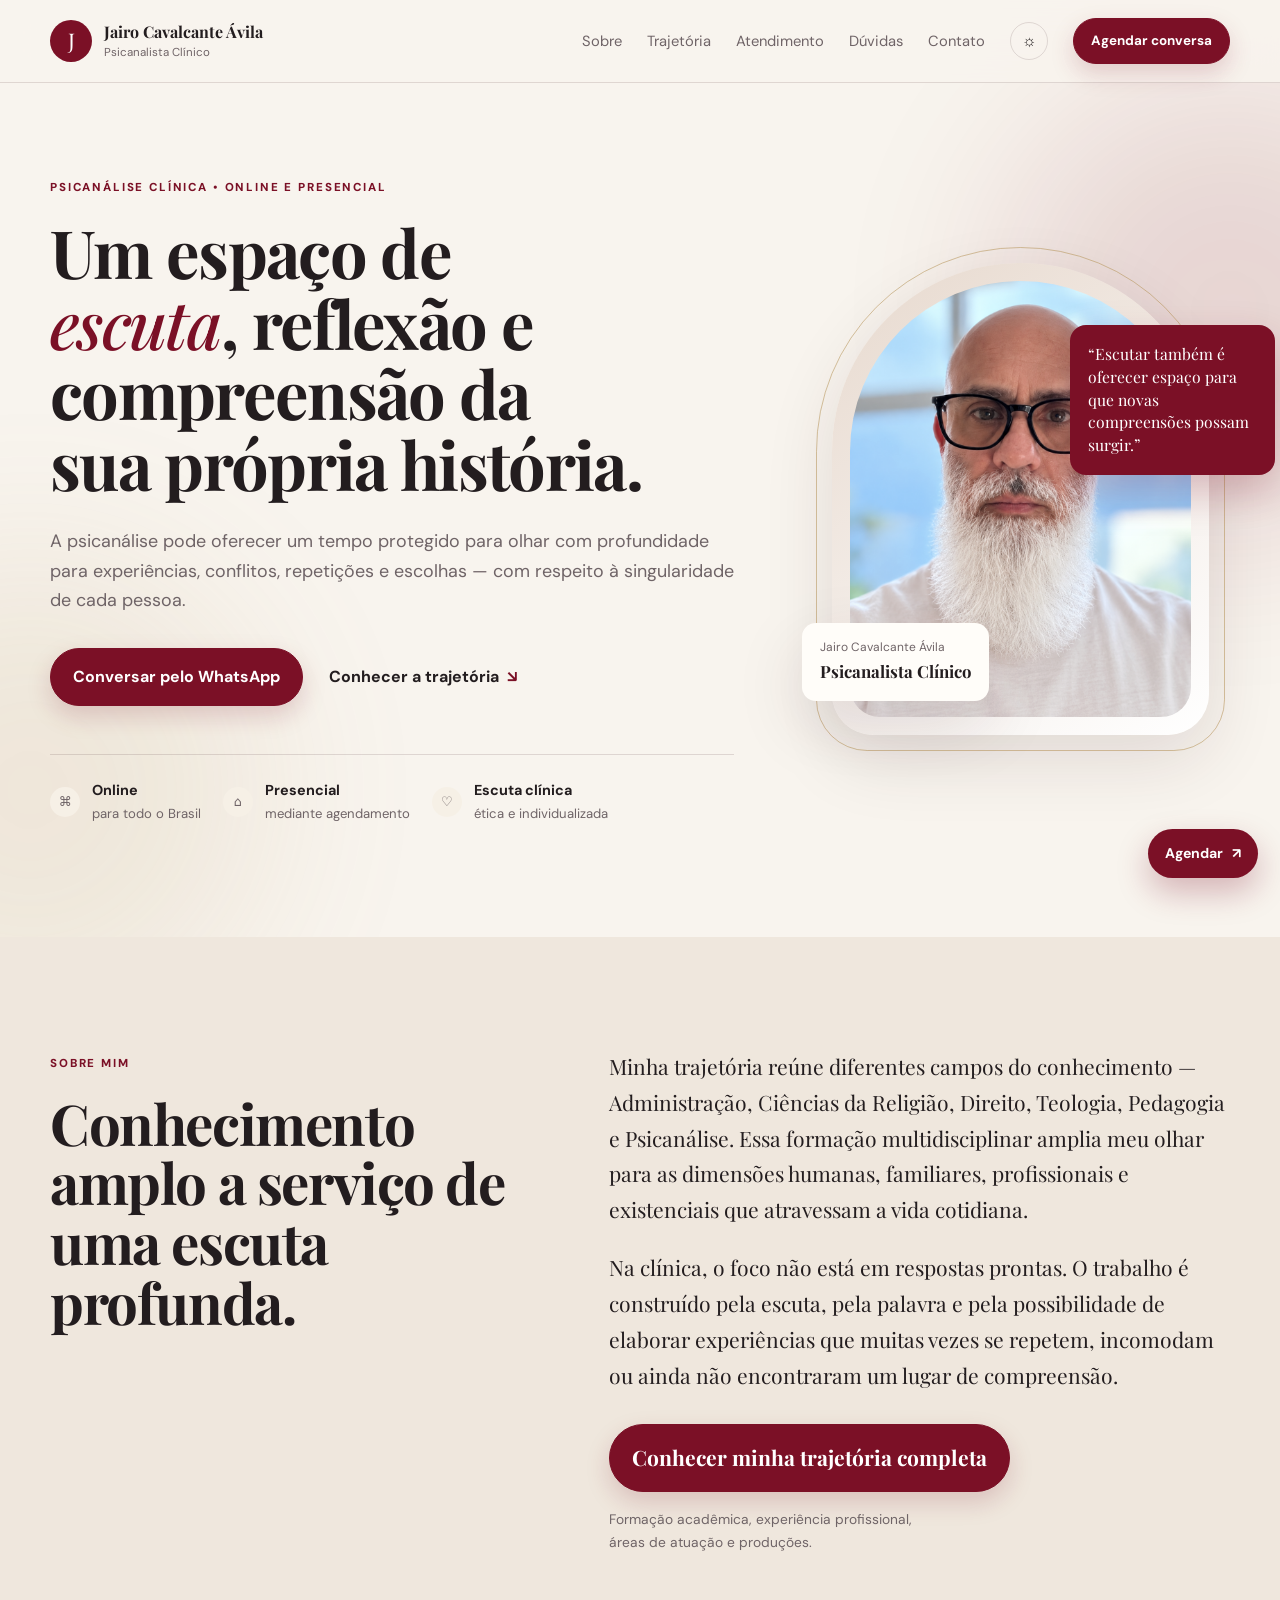
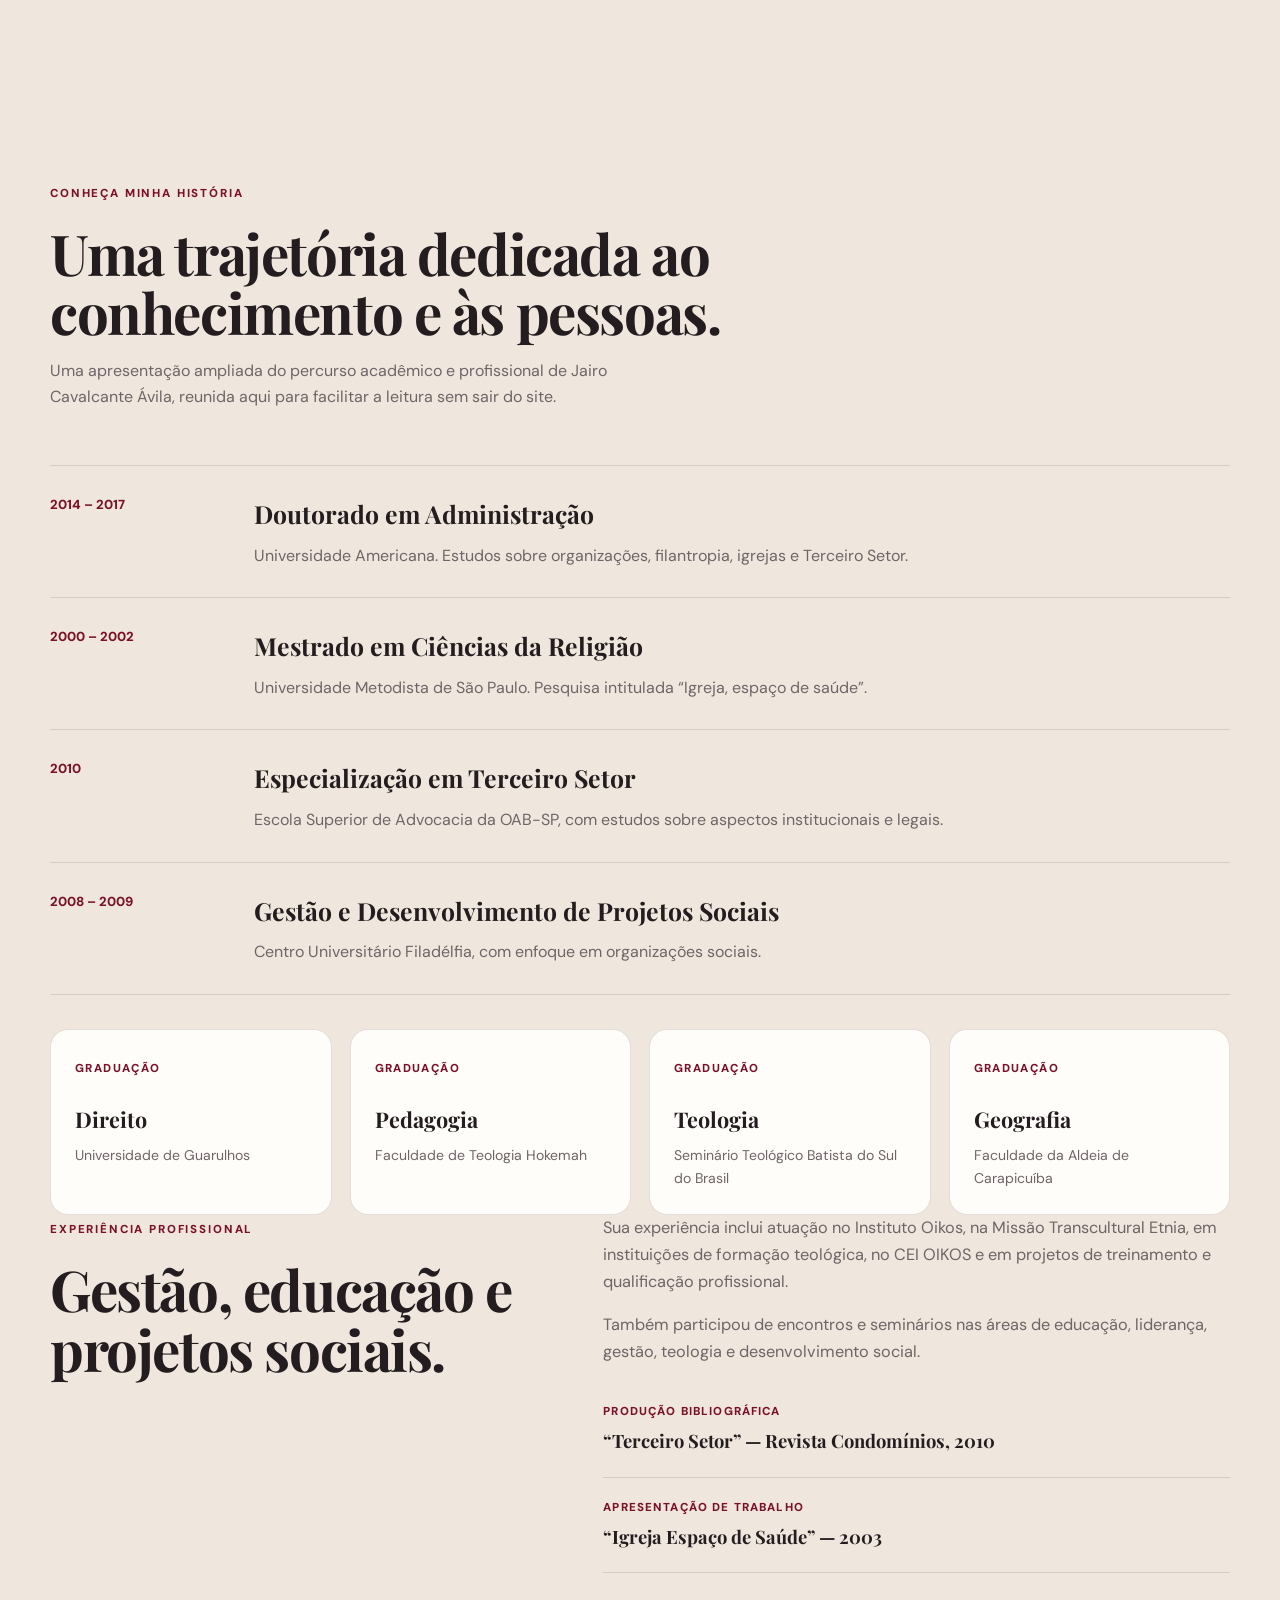
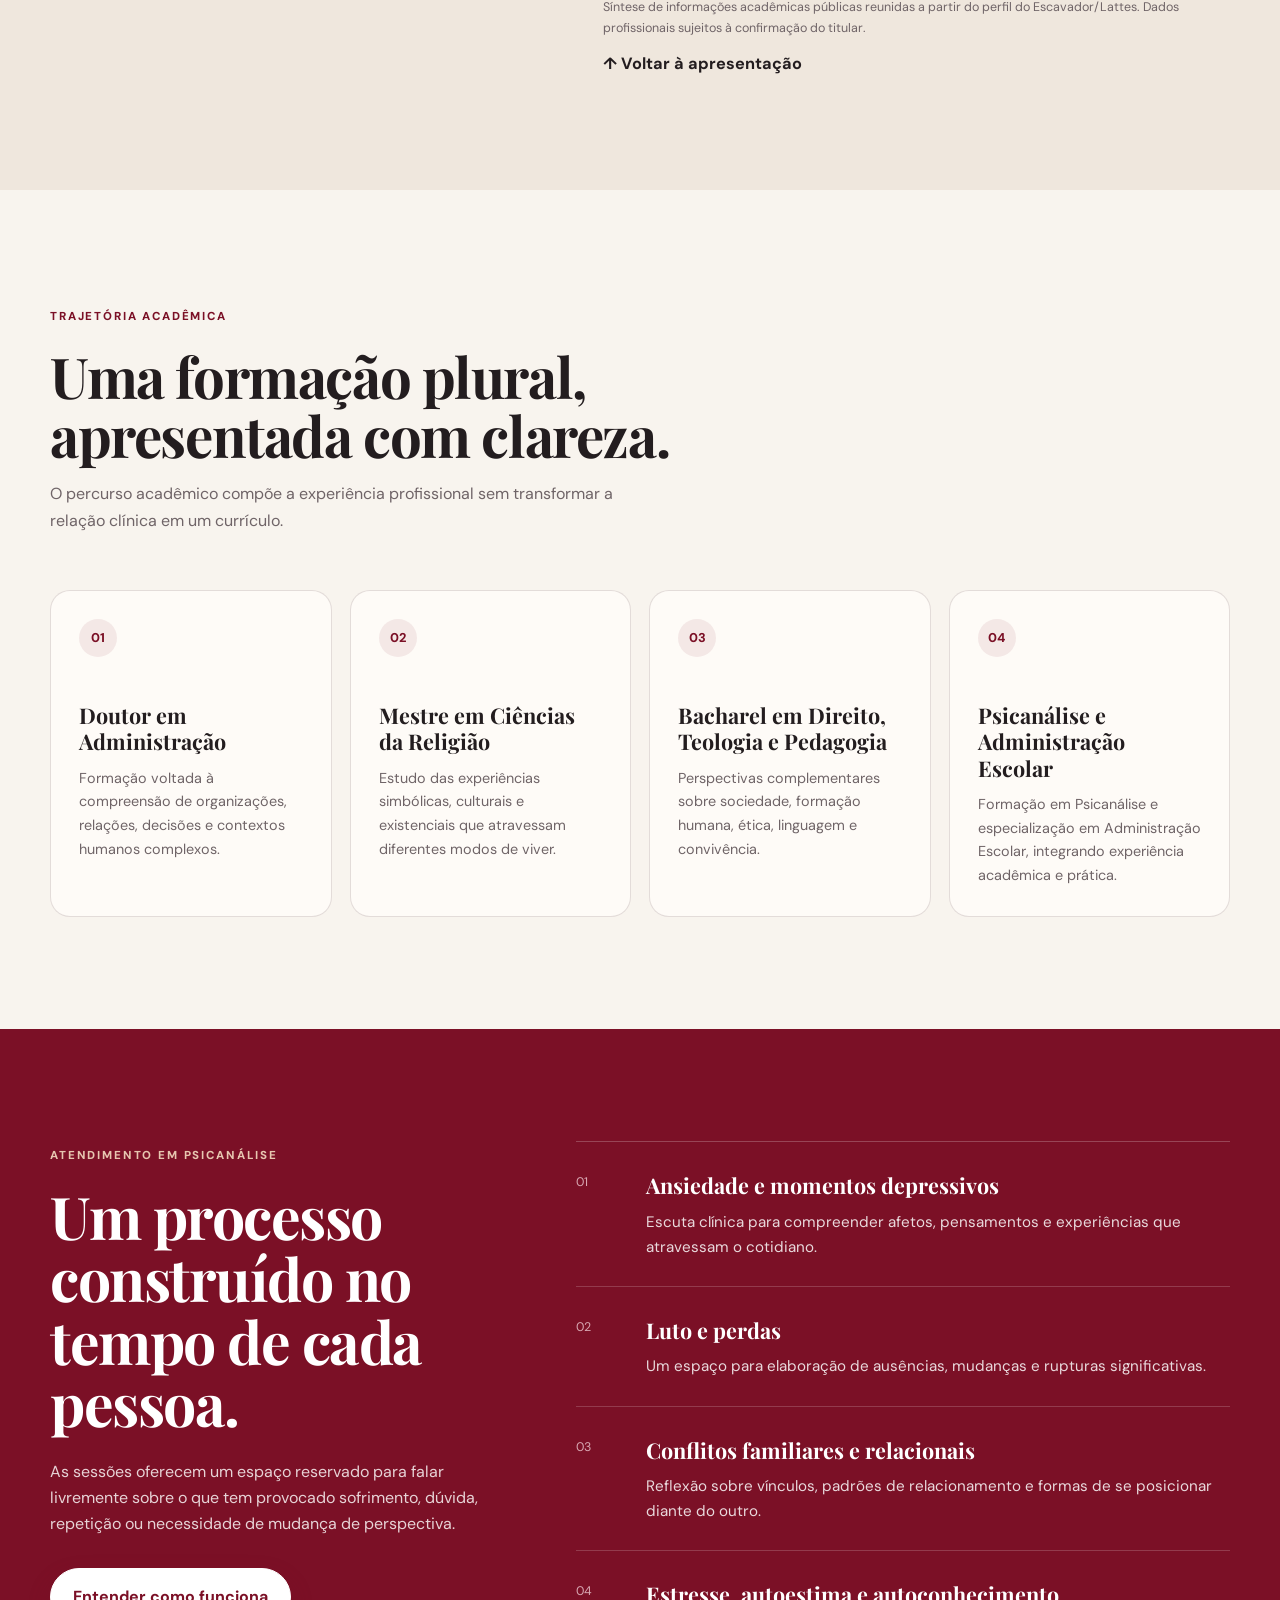
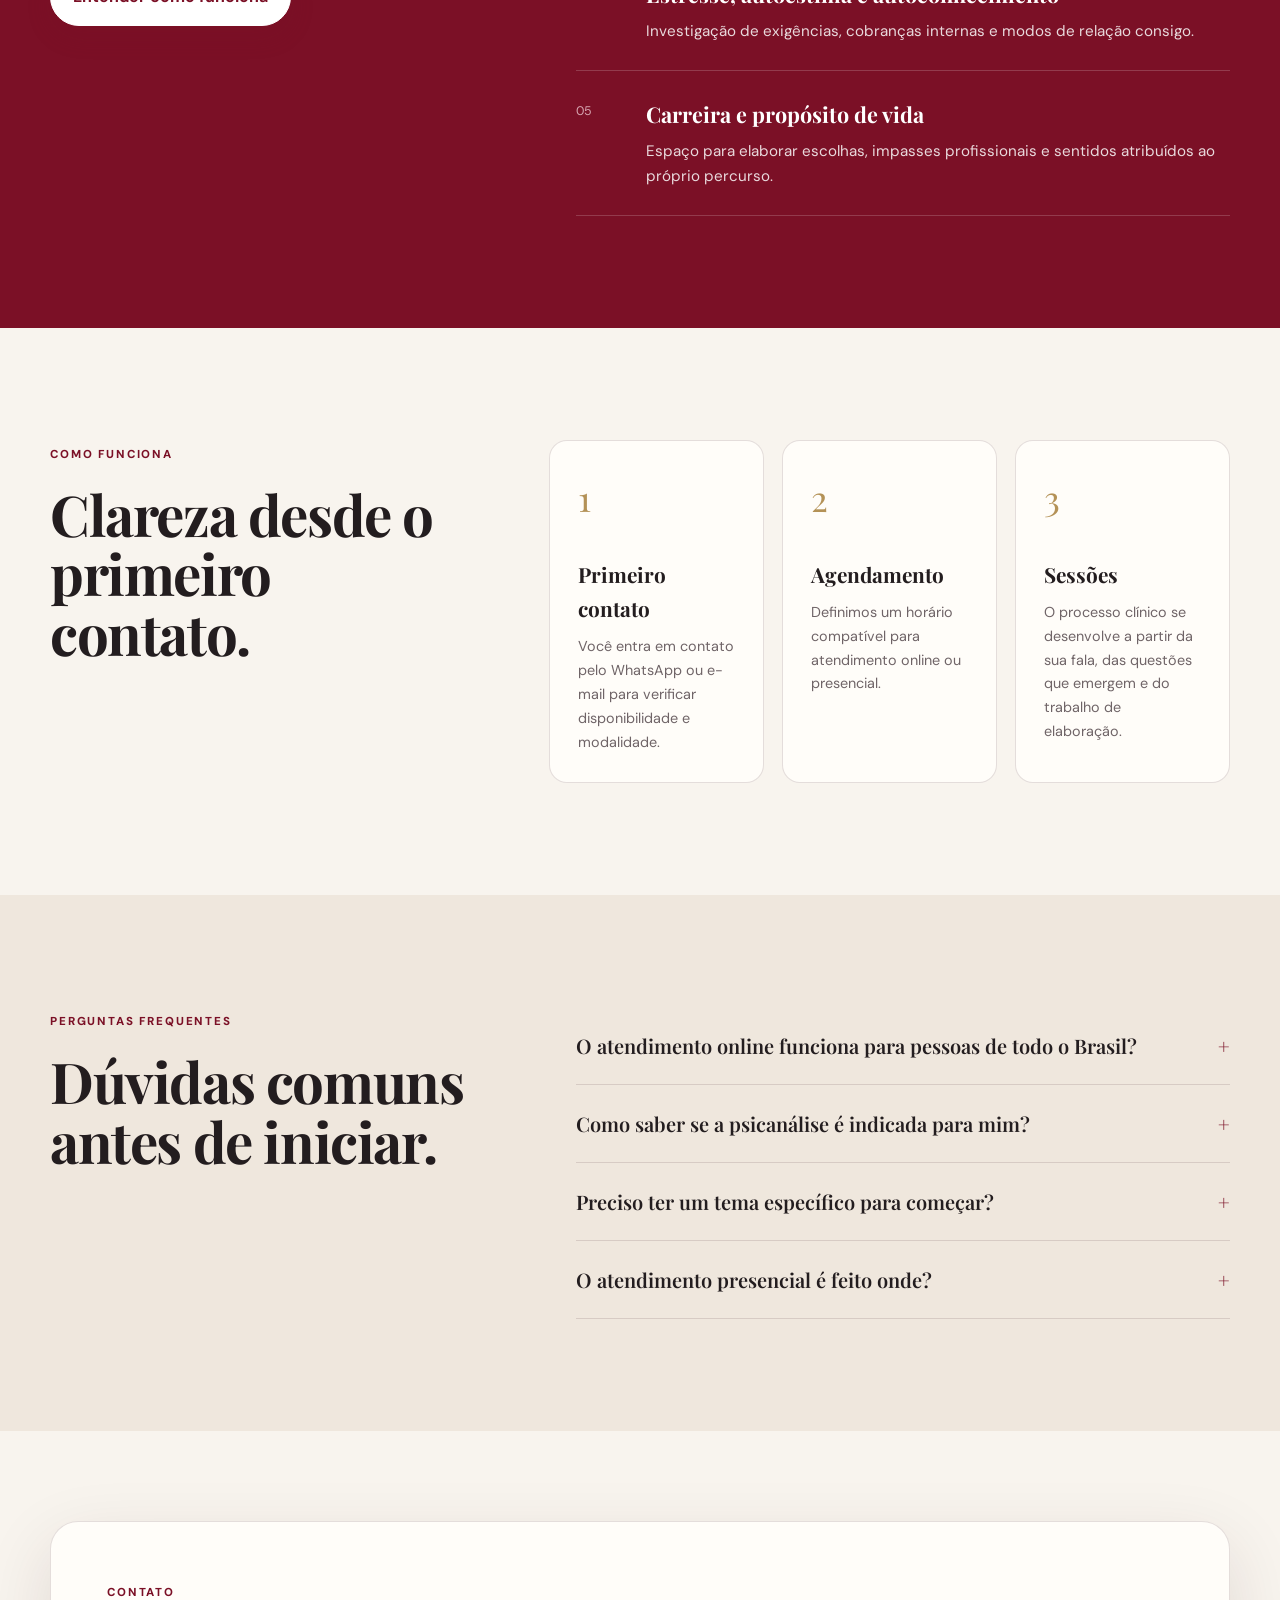
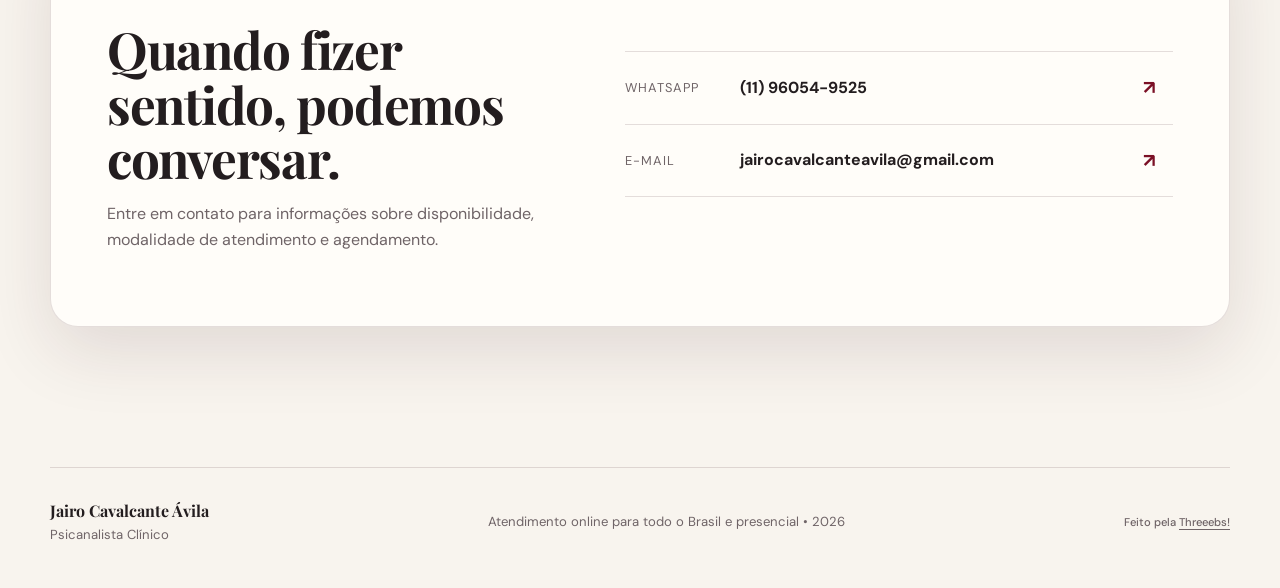
==== commit 708015cf: "fix: apresenta trajetória completa na home sem rota inválida" ====
--- a/public/index.html
+++ b/public/index.html
@@ -93,8 +93,42 @@
           <p>Minha trajetória reúne diferentes campos do conhecimento — Administração, Ciências da Religião, Direito, Teologia, Pedagogia e Psicanálise. Essa formação multidisciplinar amplia meu olhar para as dimensões humanas, familiares, profissionais e existenciais que atravessam a vida cotidiana.</p>
           <p>Na clínica, o foco não está em respostas prontas. O trabalho é construído pela escuta, pela palavra e pela possibilidade de elaborar experiências que muitas vezes se repetem, incomodam ou ainda não encontraram um lugar de compreensão.</p>
           <div class="about-actions">
-            <a class="button" href="pages/sobre/">Conhecer minha trajetória completa</a>
+            <a class="button" href="#trajetoria-completa">Conhecer minha trajetória completa</a>
             <span>Formação acadêmica, experiência profissional, áreas de atuação e produções.</span>
+          </div>
+        </div>
+      </div>
+    </section>
+
+
+    <section class="section section-soft" id="trajetoria-completa" aria-labelledby="trajetoria-titulo">
+      <div class="container">
+        <div class="section-heading compact reveal">
+          <span class="eyebrow">Conheça minha história</span>
+          <h2 id="trajetoria-titulo">Uma trajetória dedicada ao conhecimento e às pessoas.</h2>
+          <p>Uma apresentação ampliada do percurso acadêmico e profissional de Jairo Cavalcante Ávila, reunida aqui para facilitar a leitura sem sair do site.</p>
+        </div>
+        <div class="timeline">
+          <article class="timeline-item reveal"><span>2014 – 2017</span><div><h3>Doutorado em Administração</h3><p>Universidade Americana. Estudos sobre organizações, filantropia, igrejas e Terceiro Setor.</p></div></article>
+          <article class="timeline-item reveal"><span>2000 – 2002</span><div><h3>Mestrado em Ciências da Religião</h3><p>Universidade Metodista de São Paulo. Pesquisa intitulada “Igreja, espaço de saúde”.</p></div></article>
+          <article class="timeline-item reveal"><span>2010</span><div><h3>Especialização em Terceiro Setor</h3><p>Escola Superior de Advocacia da OAB-SP, com estudos sobre aspectos institucionais e legais.</p></div></article>
+          <article class="timeline-item reveal"><span>2008 – 2009</span><div><h3>Gestão e Desenvolvimento de Projetos Sociais</h3><p>Centro Universitário Filadélfia, com enfoque em organizações sociais.</p></div></article>
+        </div>
+        <div class="degree-grid">
+          <article class="degree-card reveal"><span>Graduação</span><h3>Direito</h3><p>Universidade de Guarulhos</p></article>
+          <article class="degree-card reveal delay-1"><span>Graduação</span><h3>Pedagogia</h3><p>Faculdade de Teologia Hokemah</p></article>
+          <article class="degree-card reveal delay-2"><span>Graduação</span><h3>Teologia</h3><p>Seminário Teológico Batista do Sul do Brasil</p></article>
+          <article class="degree-card reveal delay-3"><span>Graduação</span><h3>Geografia</h3><p>Faculdade da Aldeia de Carapicuíba</p></article>
+        </div>
+        <div class="editorial-grid trajectory-extra">
+          <div class="section-heading reveal"><span class="eyebrow">Experiência profissional</span><h2>Gestão, educação e projetos sociais.</h2></div>
+          <div class="editorial-copy reveal delay-1">
+            <p>Sua experiência inclui atuação no Instituto Oikos, na Missão Transcultural Etnia, em instituições de formação teológica, no CEI OIKOS e em projetos de treinamento e qualificação profissional.</p>
+            <p>Também participou de encontros e seminários nas áreas de educação, liderança, gestão, teologia e desenvolvimento social.</p>
+            <div class="publication"><span>Produção bibliográfica</span><strong>“Terceiro Setor” — Revista Condomínios, 2010</strong></div>
+            <div class="publication"><span>Apresentação de trabalho</span><strong>“Igreja Espaço de Saúde” — 2003</strong></div>
+            <p class="source-note">Síntese de informações acadêmicas públicas reunidas a partir do perfil do Escavador/Lattes. Dados profissionais sujeitos à confirmação do titular.</p>
+            <a class="text-link" href="#sobre">↑ Voltar à apresentação</a>
           </div>
         </div>
       </div>
--- a/public/assets/css/styles.css
+++ b/public/assets/css/styles.css
@@ -56,3 +56,19 @@
 @media(max-width:1000px){.hero-grid{grid-template-columns:1fr}.hero-visual{transform:none}.hero h1{font-size:clamp(3rem,8vw,5rem)}.nav-page{flex-wrap:wrap}}
 @media(max-width:640px){.hero h1{font-size:clamp(2.75rem,12vw,3.9rem)}.hero-meta>div{grid-template-columns:30px auto}.hero-visual{width:100%;padding:0 16px}.hero-meta{justify-content:space-between;gap:14px}.portrait-card{max-width:75%}.quote-card{z-index:1}.about-actions a{font-size:.89rem}}
 @media(prefers-reduced-motion:reduce){*,*::before,*::after{animation-duration:.01ms!important;animation-iteration-count:1!important;transition-duration:.01ms!important;scroll-behavior:auto!important}.hero-visual{transform:none}}
+
+/* V3 — retorno visível no celular e crédito discreto */
+.back-home-mobile{display:none}
+.site-credit{display:block;font:500 .7rem/1.5 var(--sans);color:var(--muted);white-space:nowrap}
+.site-credit a{color:inherit;text-decoration:underline;text-underline-offset:3px}
+.site-credit a:hover{color:var(--wine)}
+@media(max-width:760px){
+  .back-home-mobile{display:inline-flex;align-items:center;justify-content:center;gap:8px;margin-left:auto;padding:10px 12px;border-radius:999px;border:1px solid var(--line);background:var(--card);color:var(--ink);font:700 .78rem/1.2 var(--sans);white-space:nowrap}
+  .back-home-mobile span{color:var(--wine);font-size:1.15rem}
+  .nav-page{display:none}
+  .footer-inner{gap:12px}
+  .site-credit{white-space:normal}
+}
+@media(min-width:761px) and (max-width:1000px){
+  .nav-page{gap:12px}
+}
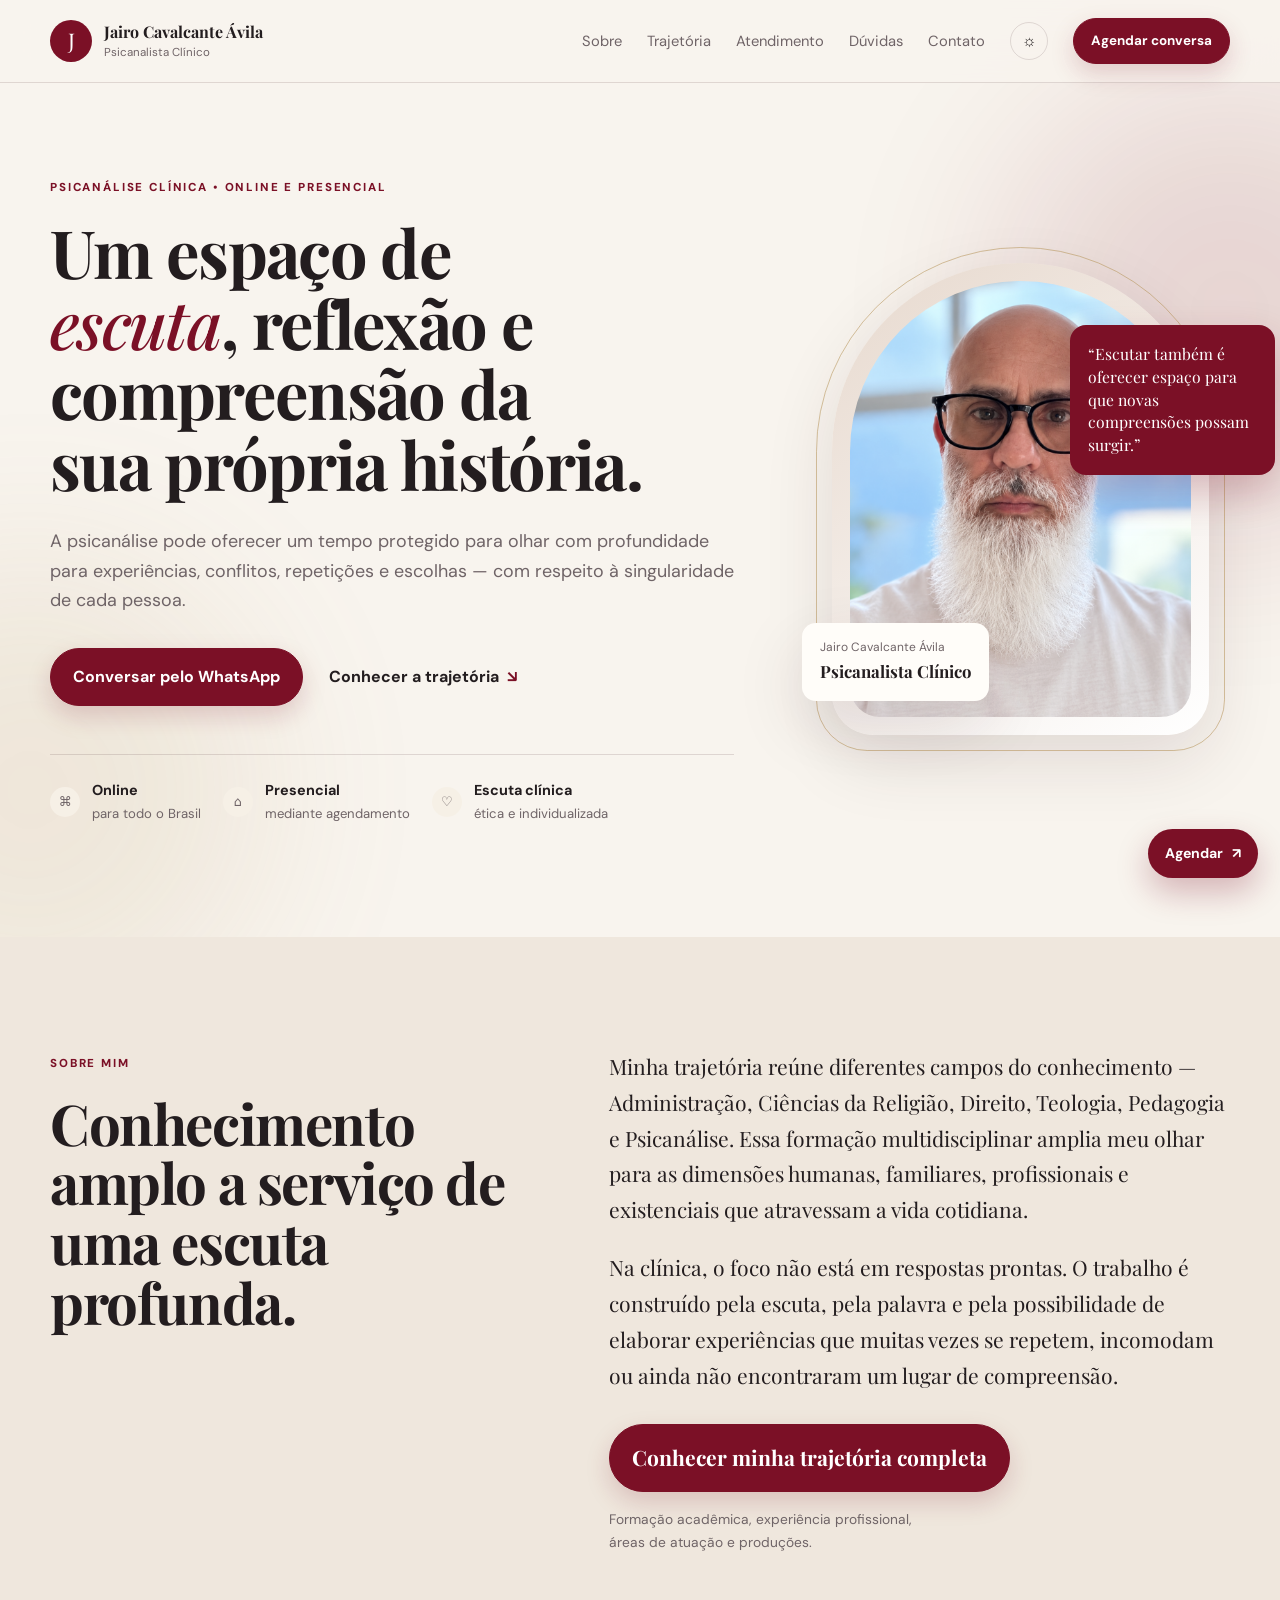
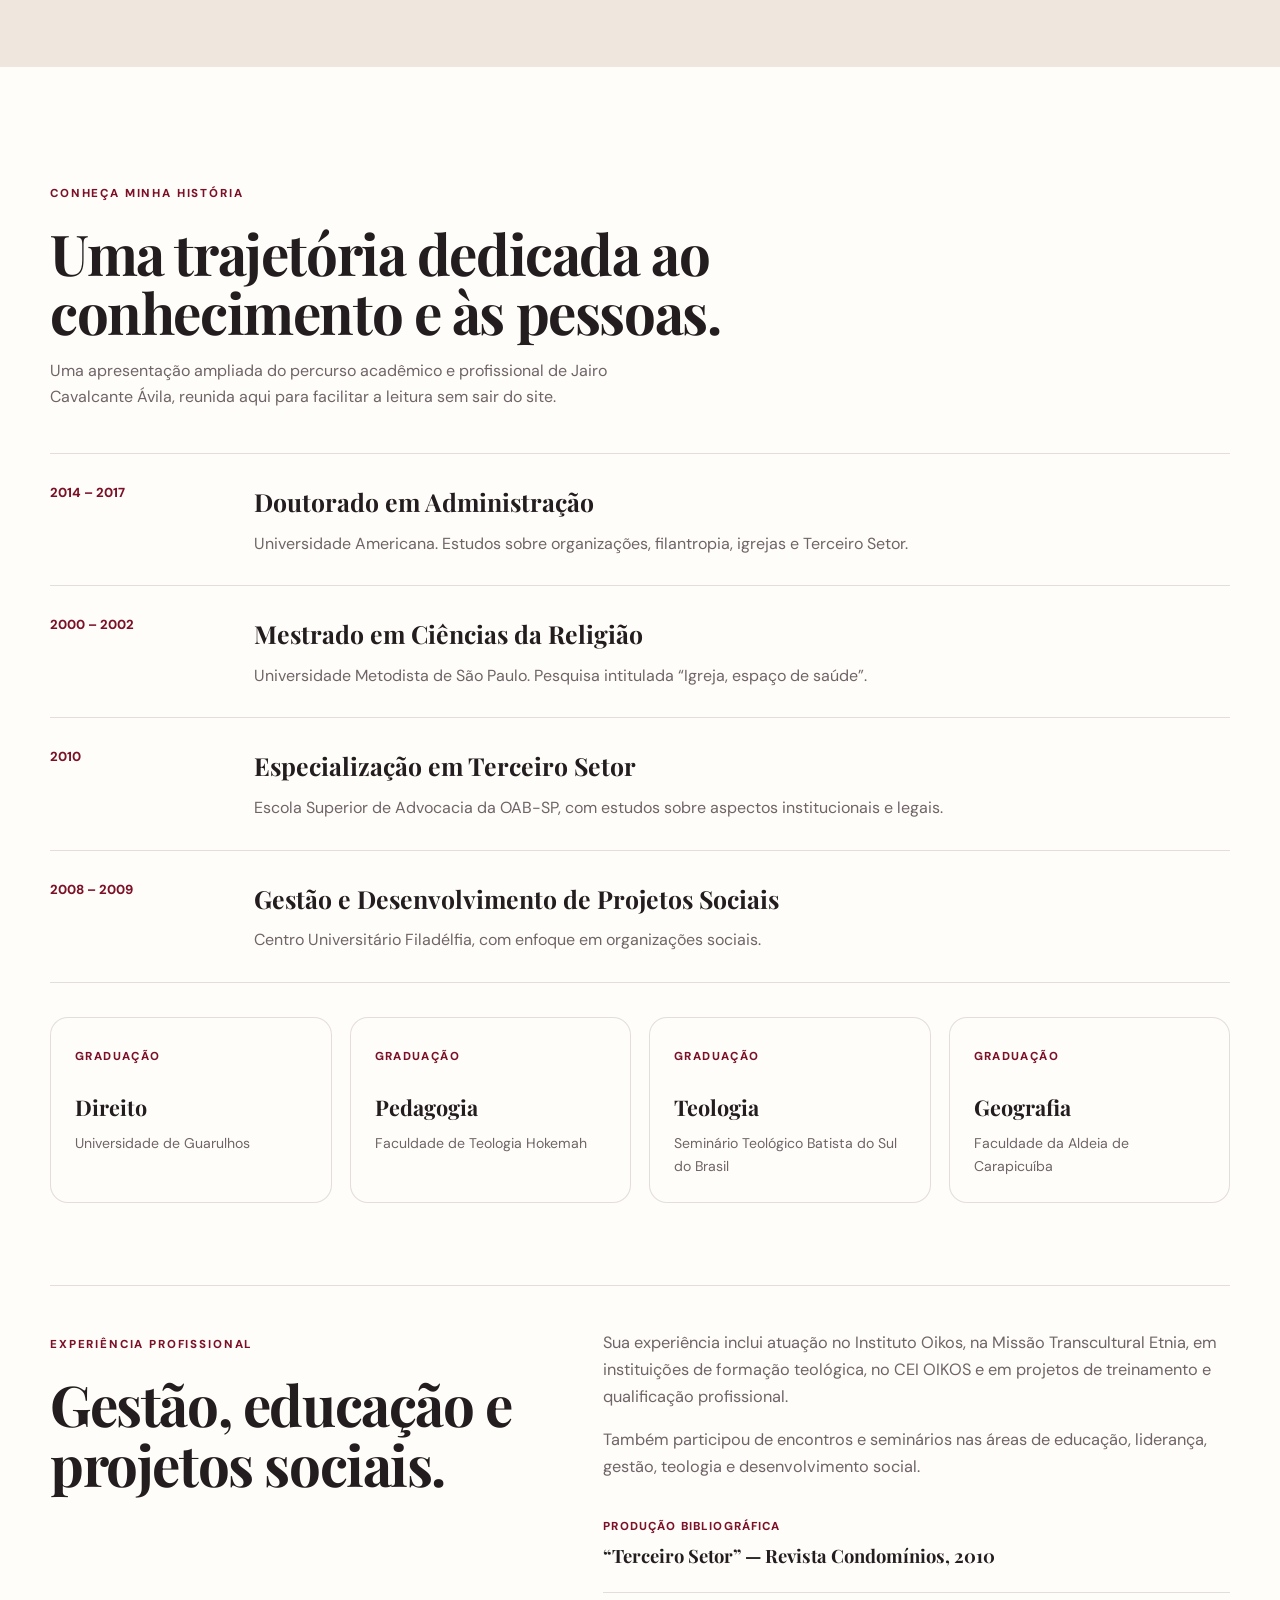
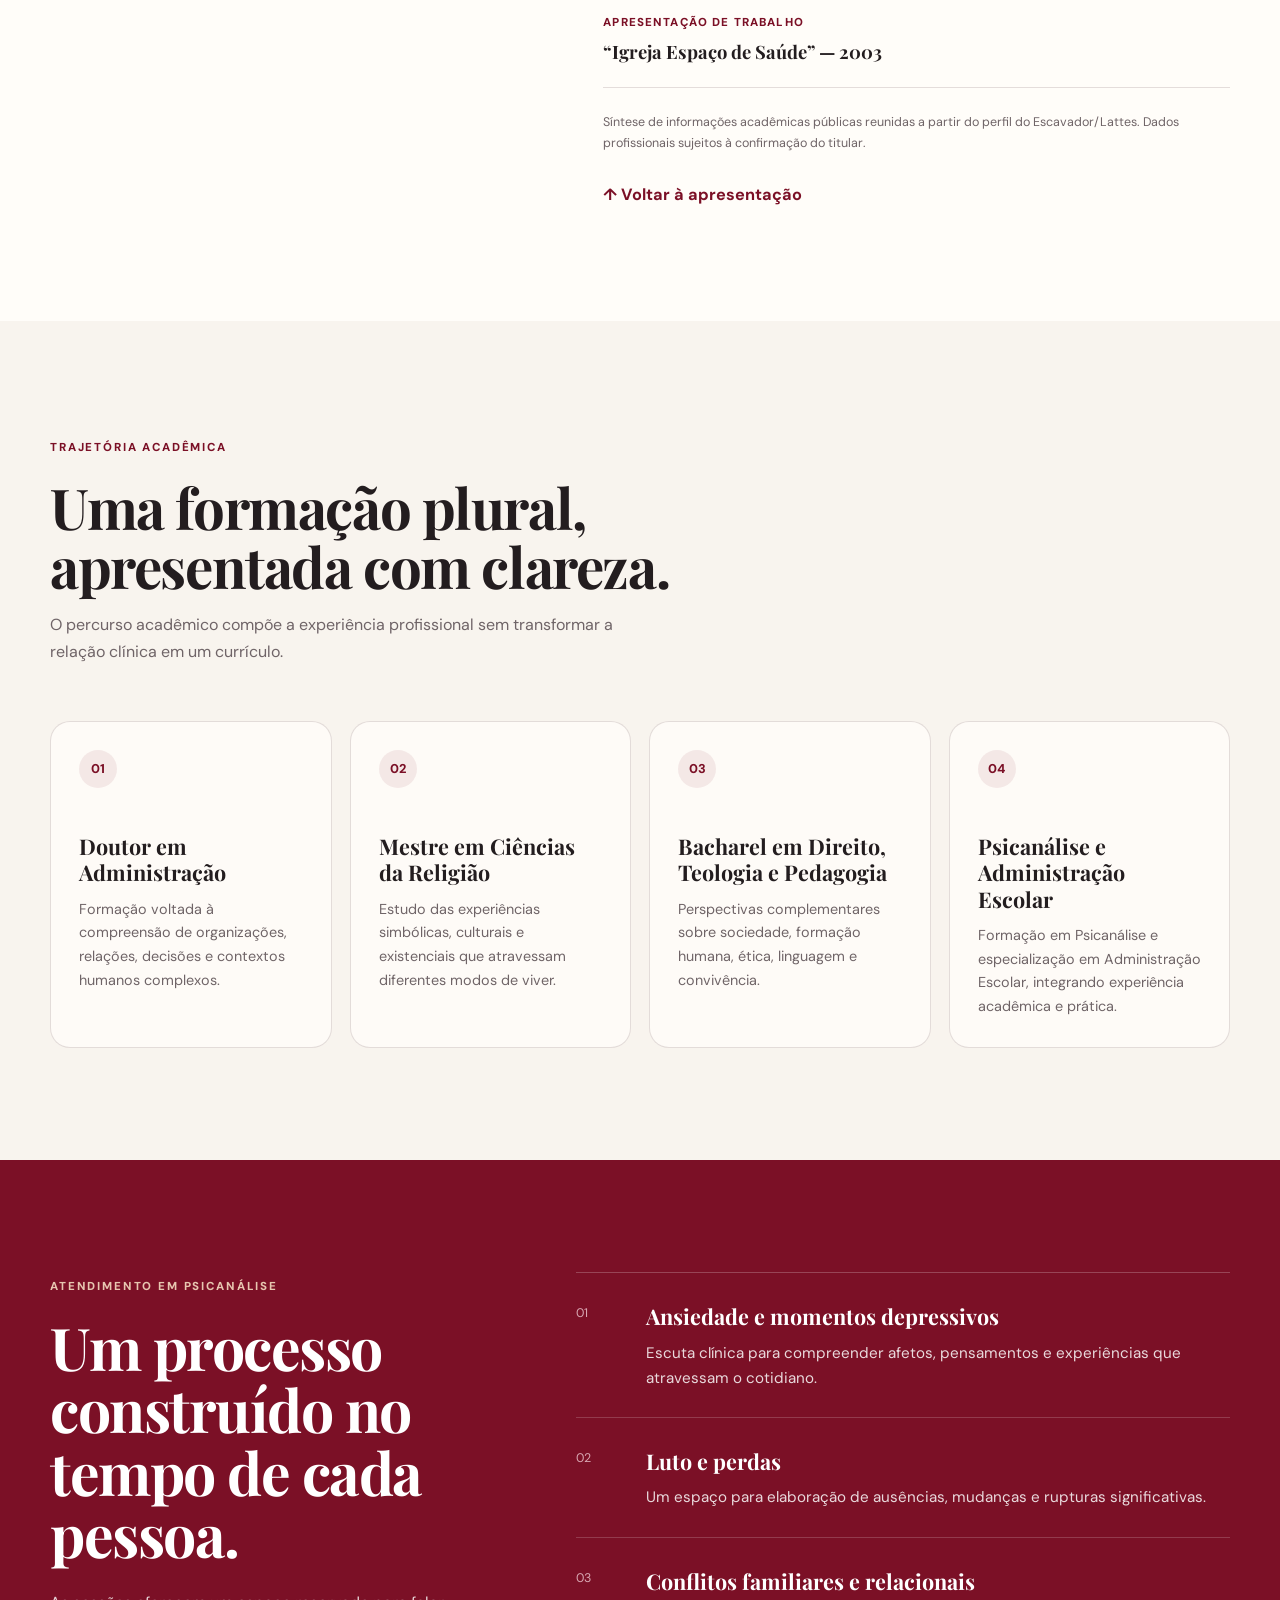
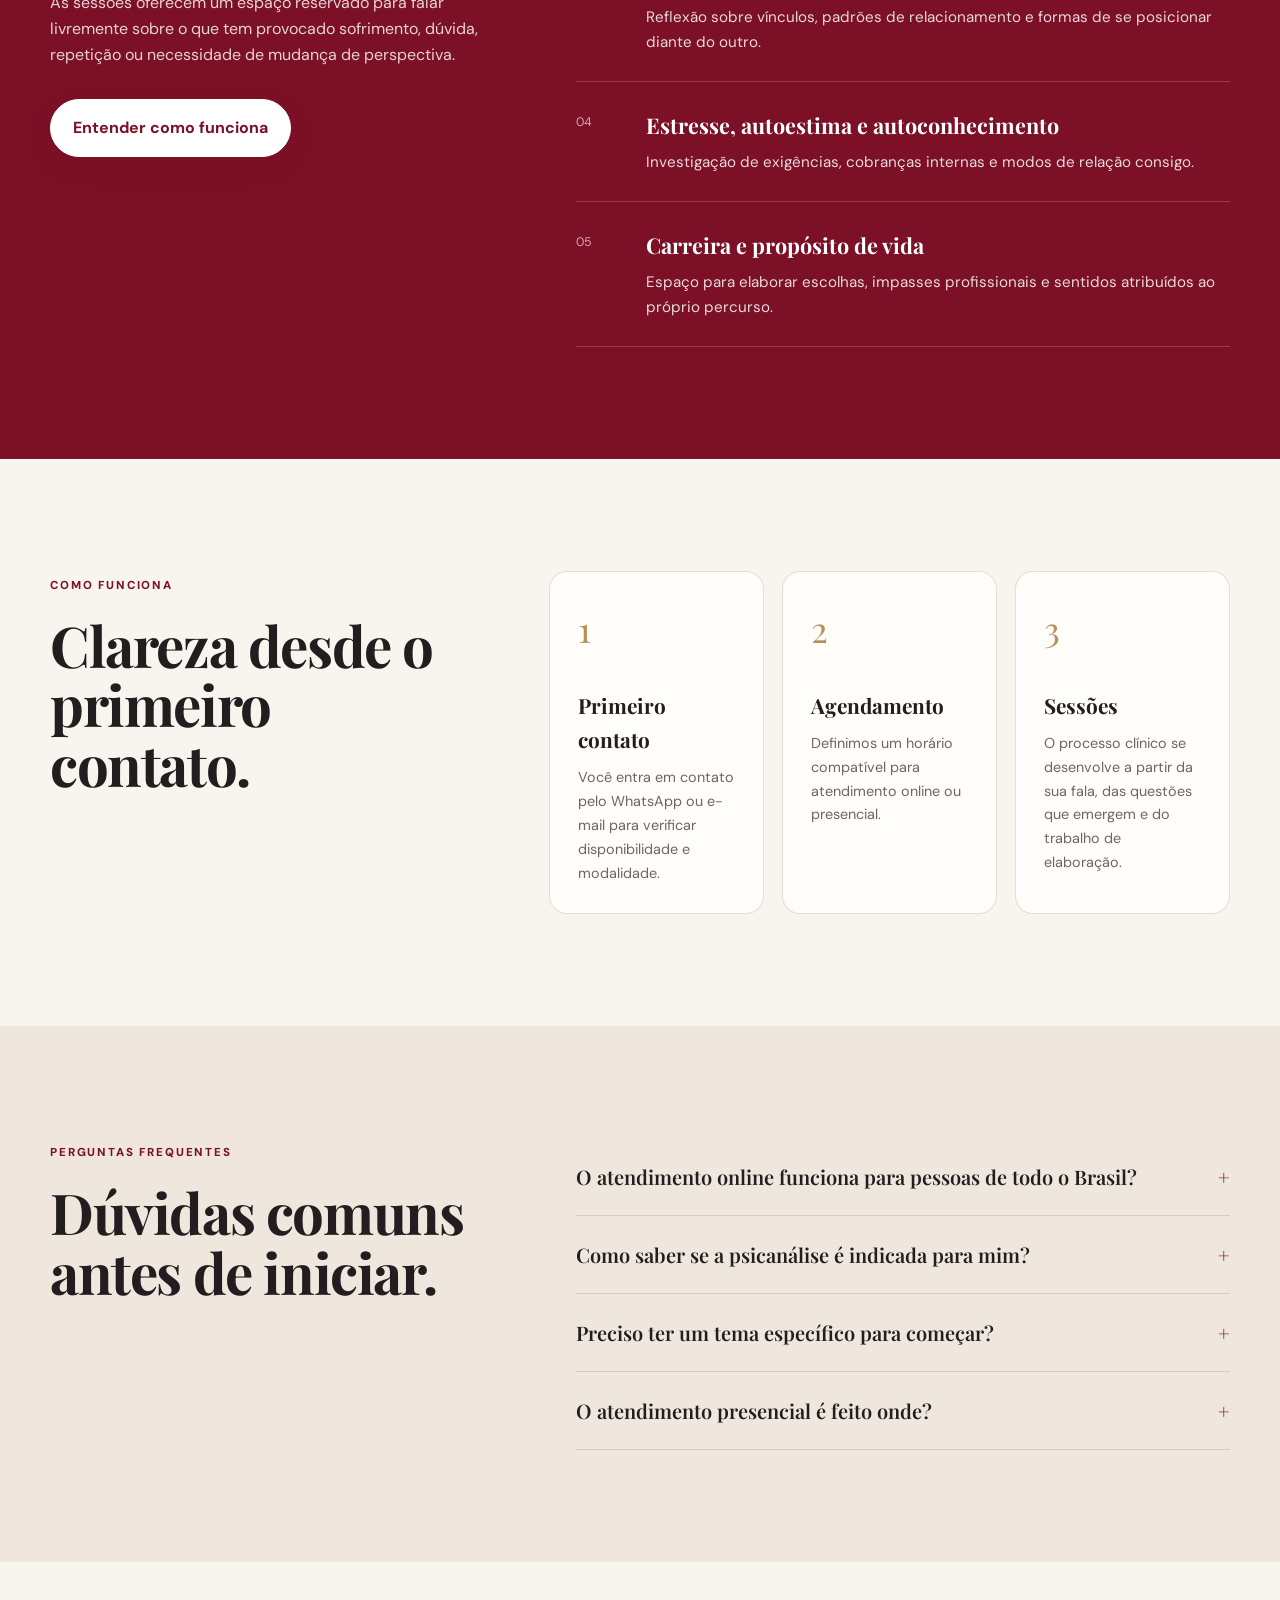
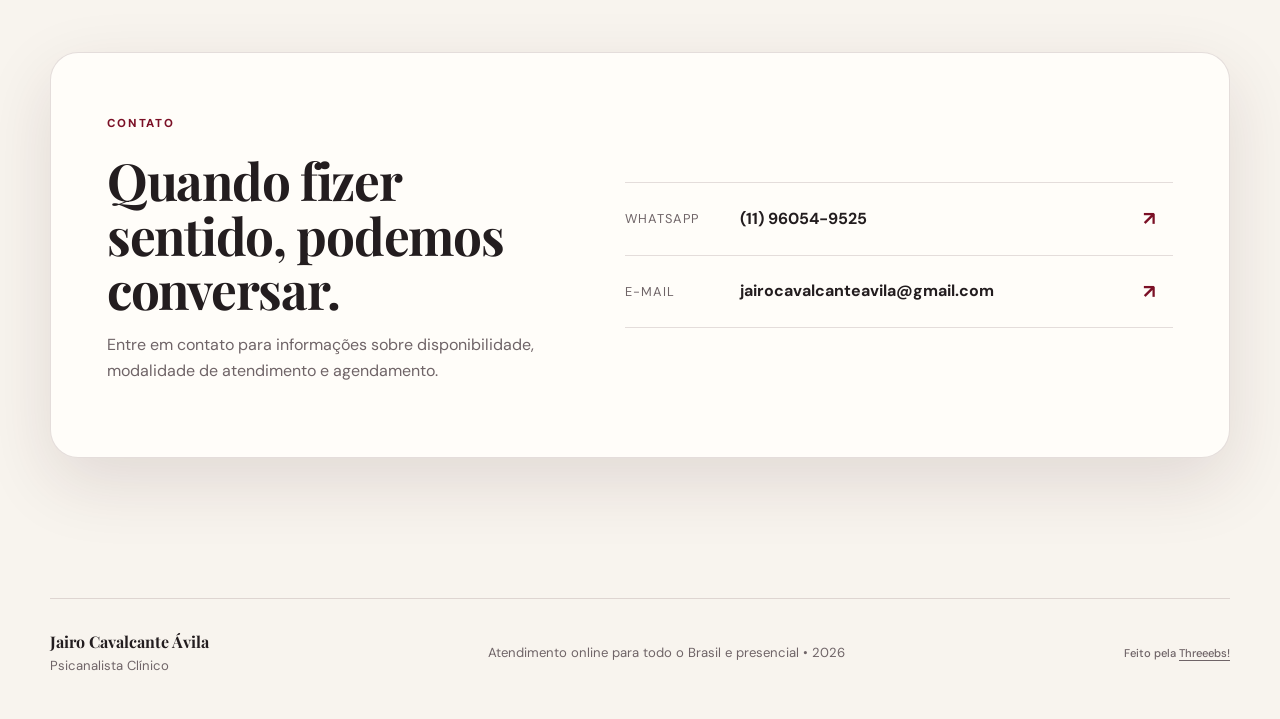
==== commit 086ece02: "chore: atualiza cache de CSS da home" ====
--- a/public/index.html
+++ b/public/index.html
@@ -16,7 +16,7 @@
   <link rel="preconnect" href="https://fonts.gstatic.com" crossorigin>
   <link href="https://fonts.googleapis.com/css2?family=DM+Sans:wght@400;500;600;700&family=Playfair+Display:wght@500;600;700&display=swap" rel="stylesheet">
   <link rel="icon" type="image/svg+xml" href="assets/images/favicon.svg">
-  <link rel="stylesheet" href="assets/css/styles.css?v=3">
+  <link rel="stylesheet" href="assets/css/styles.css?v=4">
   <script src="assets/js/script.js" defer></script>
 </head>
 <body>
--- a/public/assets/css/styles.css
+++ b/public/assets/css/styles.css
@@ -72,3 +72,10 @@
 @media(min-width:761px) and (max-width:1000px){
   .nav-page{gap:12px}
 }
+
+/* Trajetória detalhada na home: acesso compatível com hospedagem sem subrotas */
+#trajetoria-completa{scroll-margin-top:84px;background:var(--card)}
+#trajetoria-completa .timeline{margin-top:42px}
+#trajetoria-completa .trajectory-extra{margin-top:82px;padding-top:44px;border-top:1px solid var(--line)}
+#trajetoria-completa .text-link{display:inline-block;margin-top:16px;color:var(--wine)}
+@media(max-width:640px){#trajetoria-completa .trajectory-extra{margin-top:52px;padding-top:28px}}
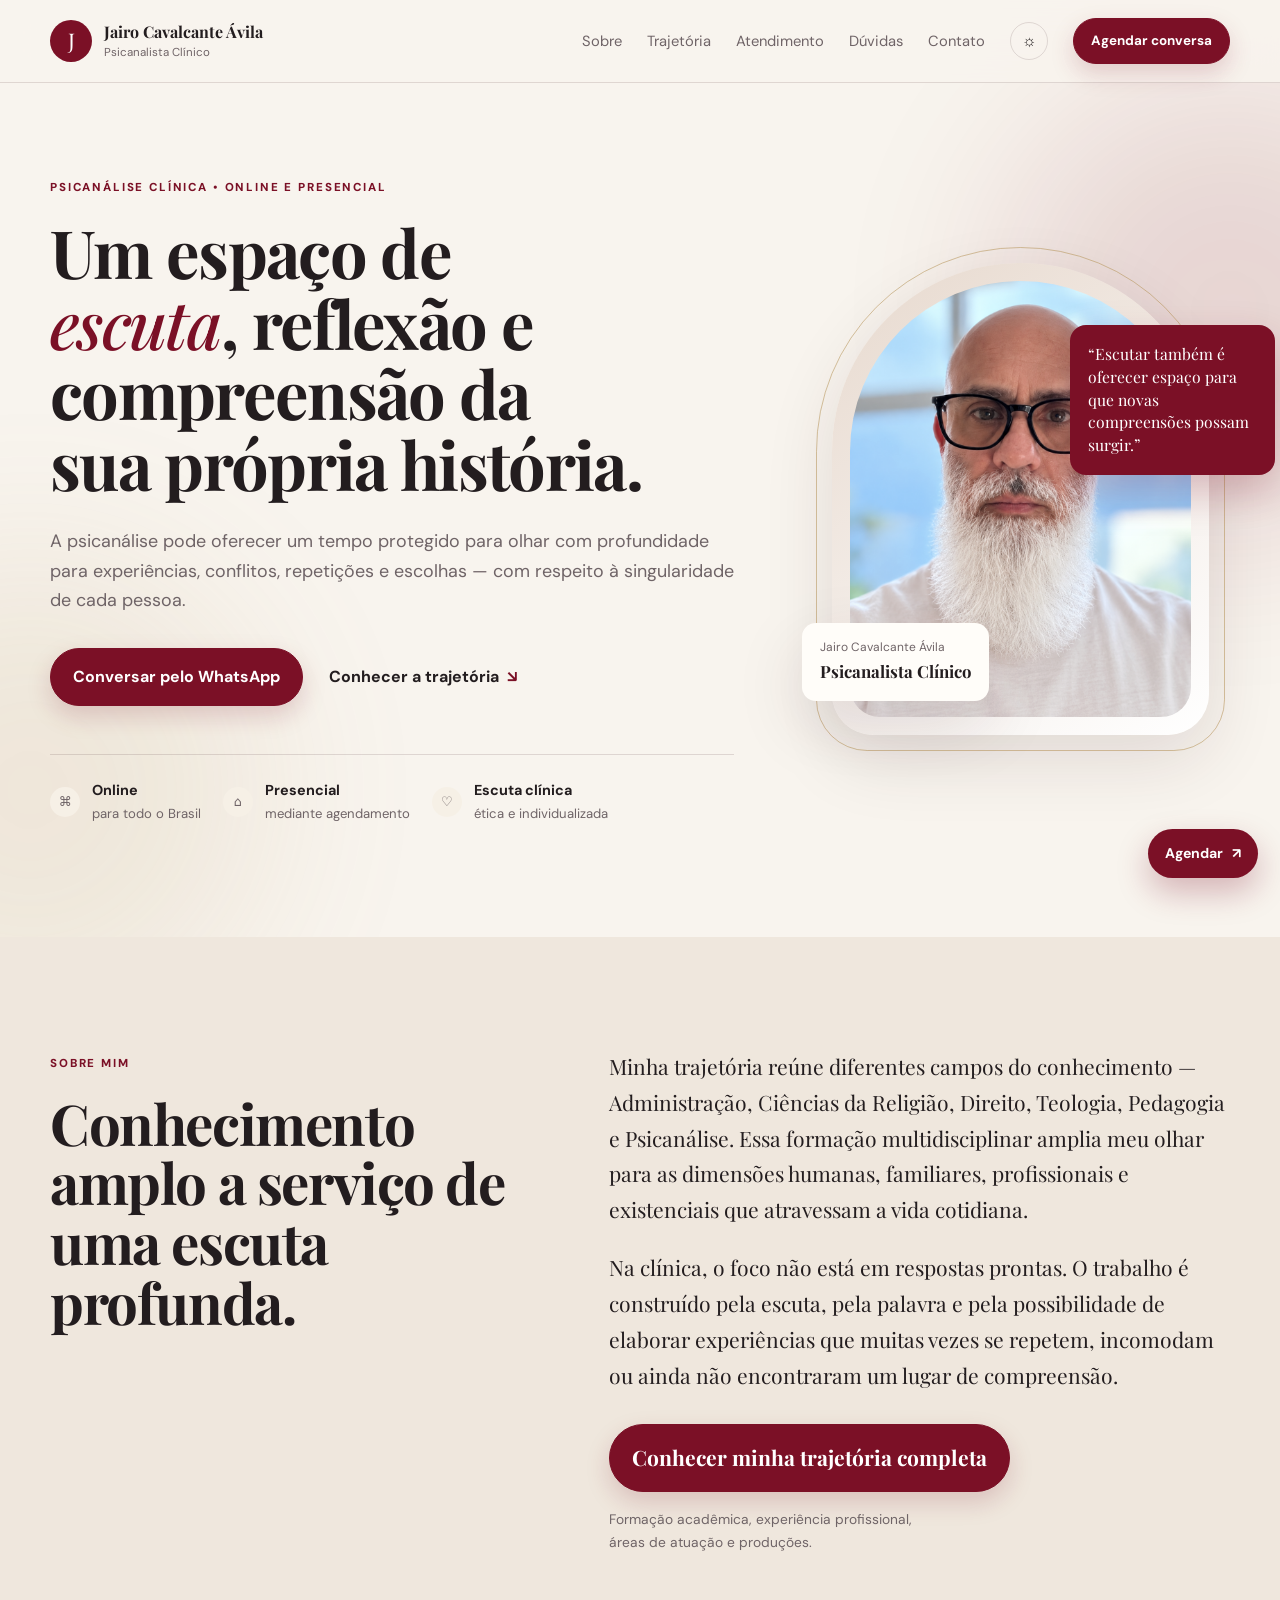
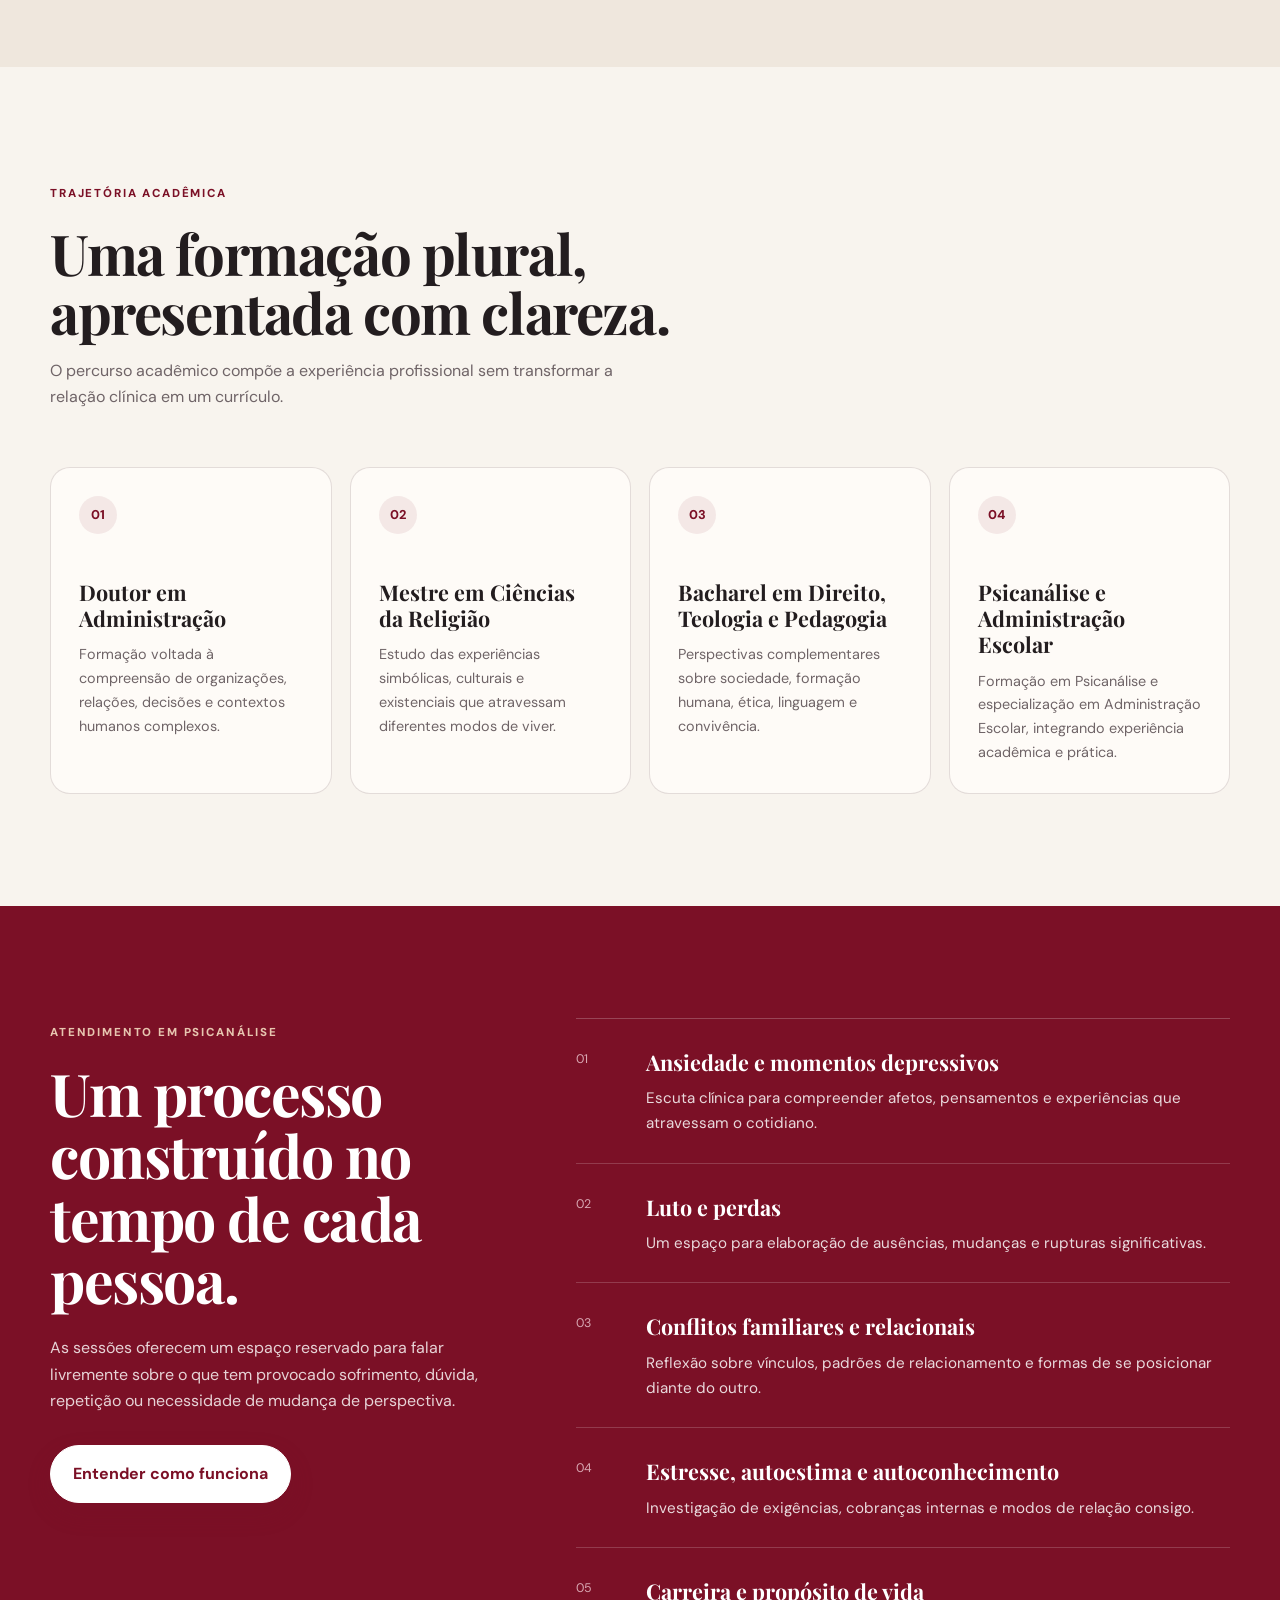
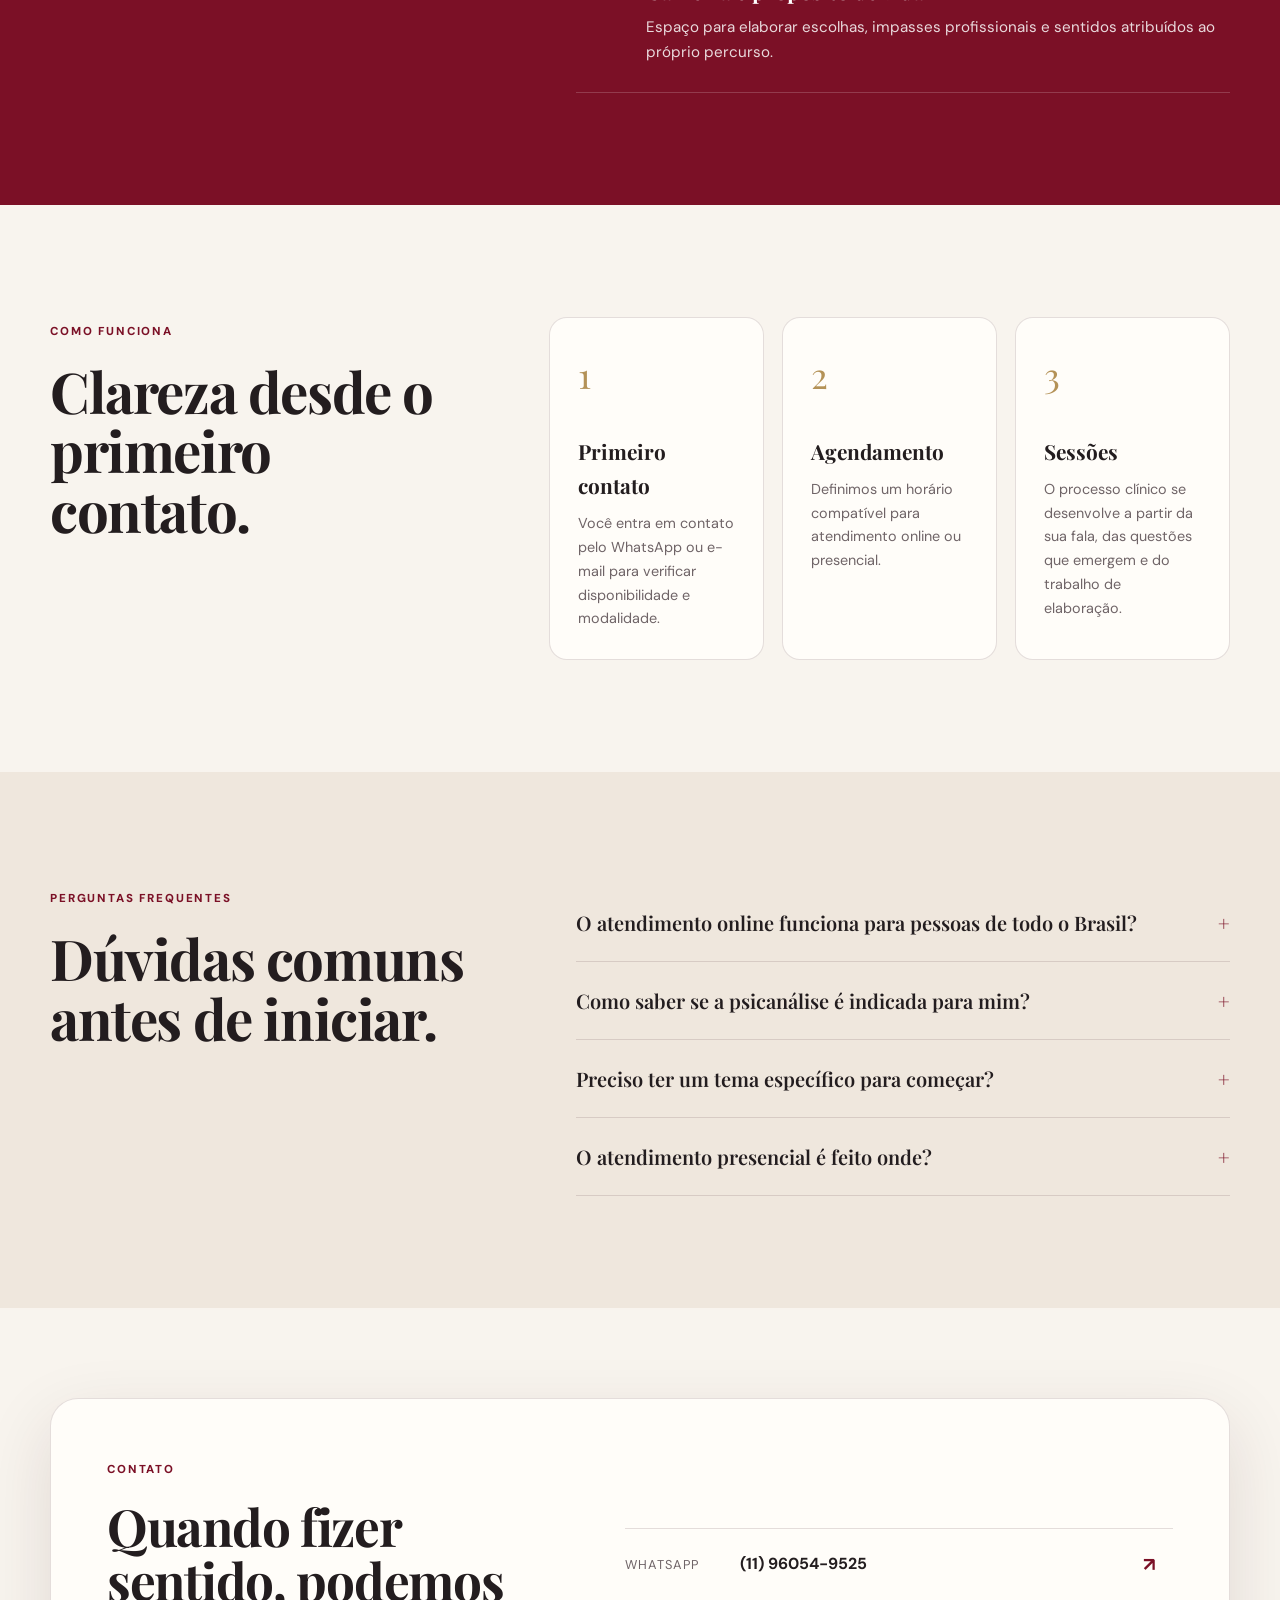
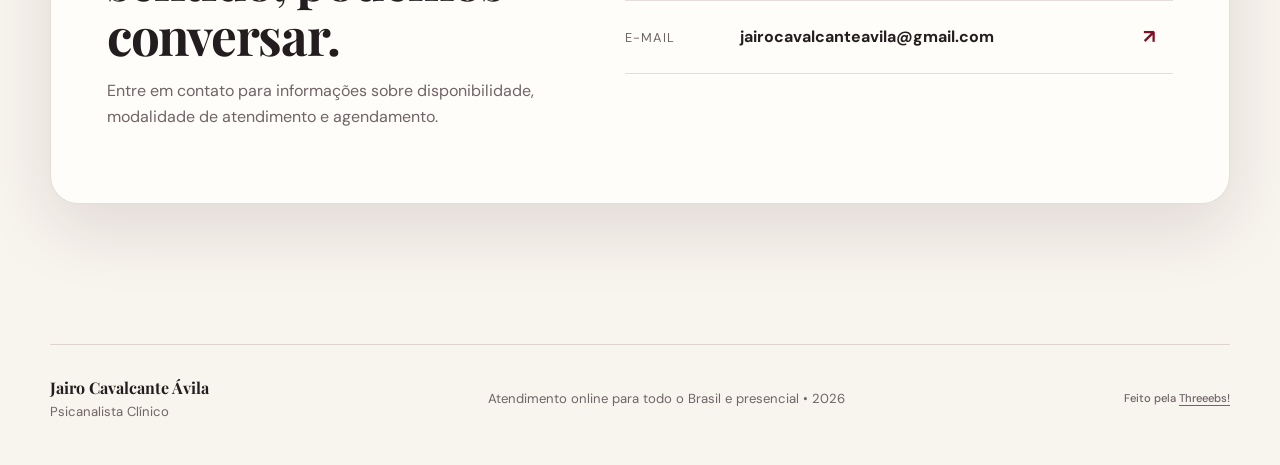
==== commit 7f418e93: "fix: restaura home e direciona Sobre para página dedicada" ====
--- a/public/index.html
+++ b/public/index.html
@@ -38,7 +38,7 @@
       </button>
 
       <nav class="nav" aria-label="Navegação principal">
-        <a href="#sobre">Sobre</a>
+        <a href="pages/sobre/index.html">Sobre</a>
         <a href="#formacao">Trajetória</a>
         <a href="#atendimento">Atendimento</a>
         <a href="#faq">Dúvidas</a>
@@ -93,46 +93,13 @@
           <p>Minha trajetória reúne diferentes campos do conhecimento — Administração, Ciências da Religião, Direito, Teologia, Pedagogia e Psicanálise. Essa formação multidisciplinar amplia meu olhar para as dimensões humanas, familiares, profissionais e existenciais que atravessam a vida cotidiana.</p>
           <p>Na clínica, o foco não está em respostas prontas. O trabalho é construído pela escuta, pela palavra e pela possibilidade de elaborar experiências que muitas vezes se repetem, incomodam ou ainda não encontraram um lugar de compreensão.</p>
           <div class="about-actions">
-            <a class="button" href="#trajetoria-completa">Conhecer minha trajetória completa</a>
+            <a class="button" href="pages/sobre/index.html">Conhecer minha trajetória completa</a>
             <span>Formação acadêmica, experiência profissional, áreas de atuação e produções.</span>
           </div>
         </div>
       </div>
     </section>
 
-
-    <section class="section section-soft" id="trajetoria-completa" aria-labelledby="trajetoria-titulo">
-      <div class="container">
-        <div class="section-heading compact reveal">
-          <span class="eyebrow">Conheça minha história</span>
-          <h2 id="trajetoria-titulo">Uma trajetória dedicada ao conhecimento e às pessoas.</h2>
-          <p>Uma apresentação ampliada do percurso acadêmico e profissional de Jairo Cavalcante Ávila, reunida aqui para facilitar a leitura sem sair do site.</p>
-        </div>
-        <div class="timeline">
-          <article class="timeline-item reveal"><span>2014 – 2017</span><div><h3>Doutorado em Administração</h3><p>Universidade Americana. Estudos sobre organizações, filantropia, igrejas e Terceiro Setor.</p></div></article>
-          <article class="timeline-item reveal"><span>2000 – 2002</span><div><h3>Mestrado em Ciências da Religião</h3><p>Universidade Metodista de São Paulo. Pesquisa intitulada “Igreja, espaço de saúde”.</p></div></article>
-          <article class="timeline-item reveal"><span>2010</span><div><h3>Especialização em Terceiro Setor</h3><p>Escola Superior de Advocacia da OAB-SP, com estudos sobre aspectos institucionais e legais.</p></div></article>
-          <article class="timeline-item reveal"><span>2008 – 2009</span><div><h3>Gestão e Desenvolvimento de Projetos Sociais</h3><p>Centro Universitário Filadélfia, com enfoque em organizações sociais.</p></div></article>
-        </div>
-        <div class="degree-grid">
-          <article class="degree-card reveal"><span>Graduação</span><h3>Direito</h3><p>Universidade de Guarulhos</p></article>
-          <article class="degree-card reveal delay-1"><span>Graduação</span><h3>Pedagogia</h3><p>Faculdade de Teologia Hokemah</p></article>
-          <article class="degree-card reveal delay-2"><span>Graduação</span><h3>Teologia</h3><p>Seminário Teológico Batista do Sul do Brasil</p></article>
-          <article class="degree-card reveal delay-3"><span>Graduação</span><h3>Geografia</h3><p>Faculdade da Aldeia de Carapicuíba</p></article>
-        </div>
-        <div class="editorial-grid trajectory-extra">
-          <div class="section-heading reveal"><span class="eyebrow">Experiência profissional</span><h2>Gestão, educação e projetos sociais.</h2></div>
-          <div class="editorial-copy reveal delay-1">
-            <p>Sua experiência inclui atuação no Instituto Oikos, na Missão Transcultural Etnia, em instituições de formação teológica, no CEI OIKOS e em projetos de treinamento e qualificação profissional.</p>
-            <p>Também participou de encontros e seminários nas áreas de educação, liderança, gestão, teologia e desenvolvimento social.</p>
-            <div class="publication"><span>Produção bibliográfica</span><strong>“Terceiro Setor” — Revista Condomínios, 2010</strong></div>
-            <div class="publication"><span>Apresentação de trabalho</span><strong>“Igreja Espaço de Saúde” — 2003</strong></div>
-            <p class="source-note">Síntese de informações acadêmicas públicas reunidas a partir do perfil do Escavador/Lattes. Dados profissionais sujeitos à confirmação do titular.</p>
-            <a class="text-link" href="#sobre">↑ Voltar à apresentação</a>
-          </div>
-        </div>
-      </div>
-    </section>
 
     <section class="section" id="formacao">
       <div class="container">
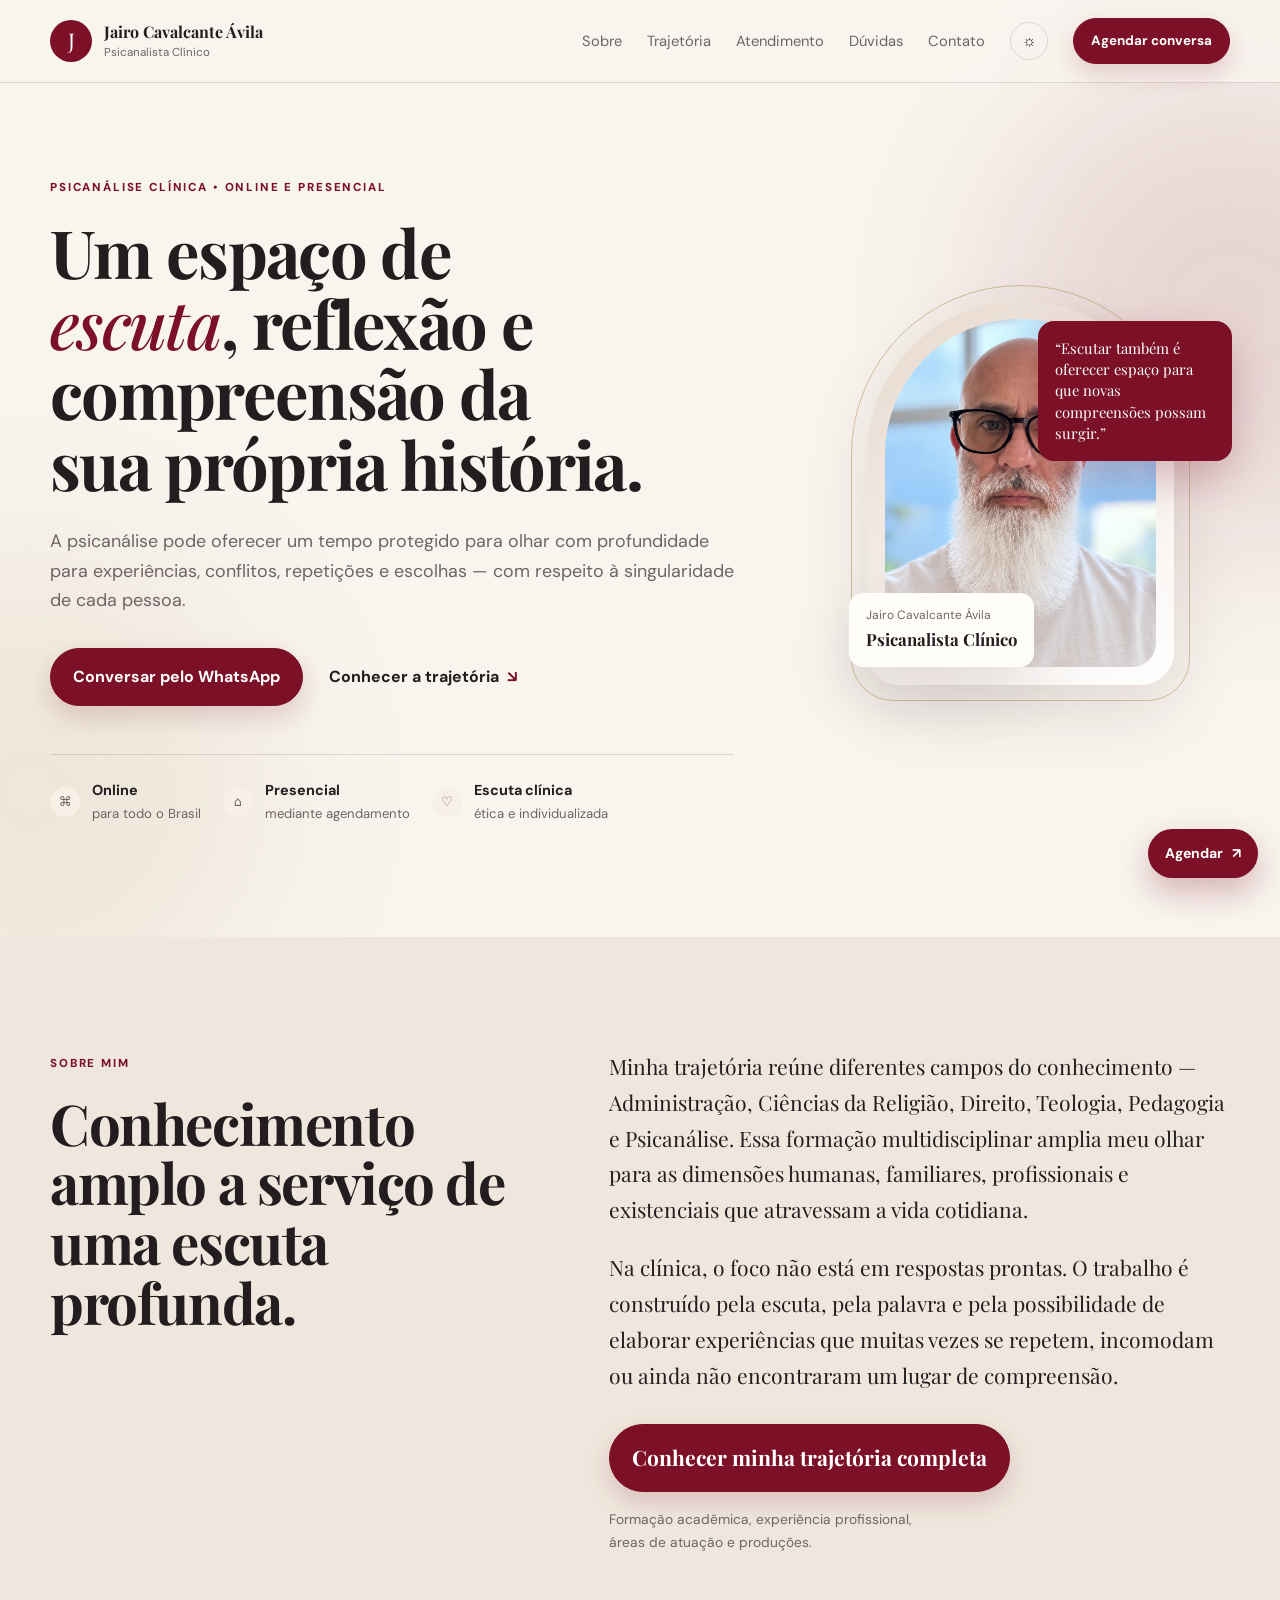
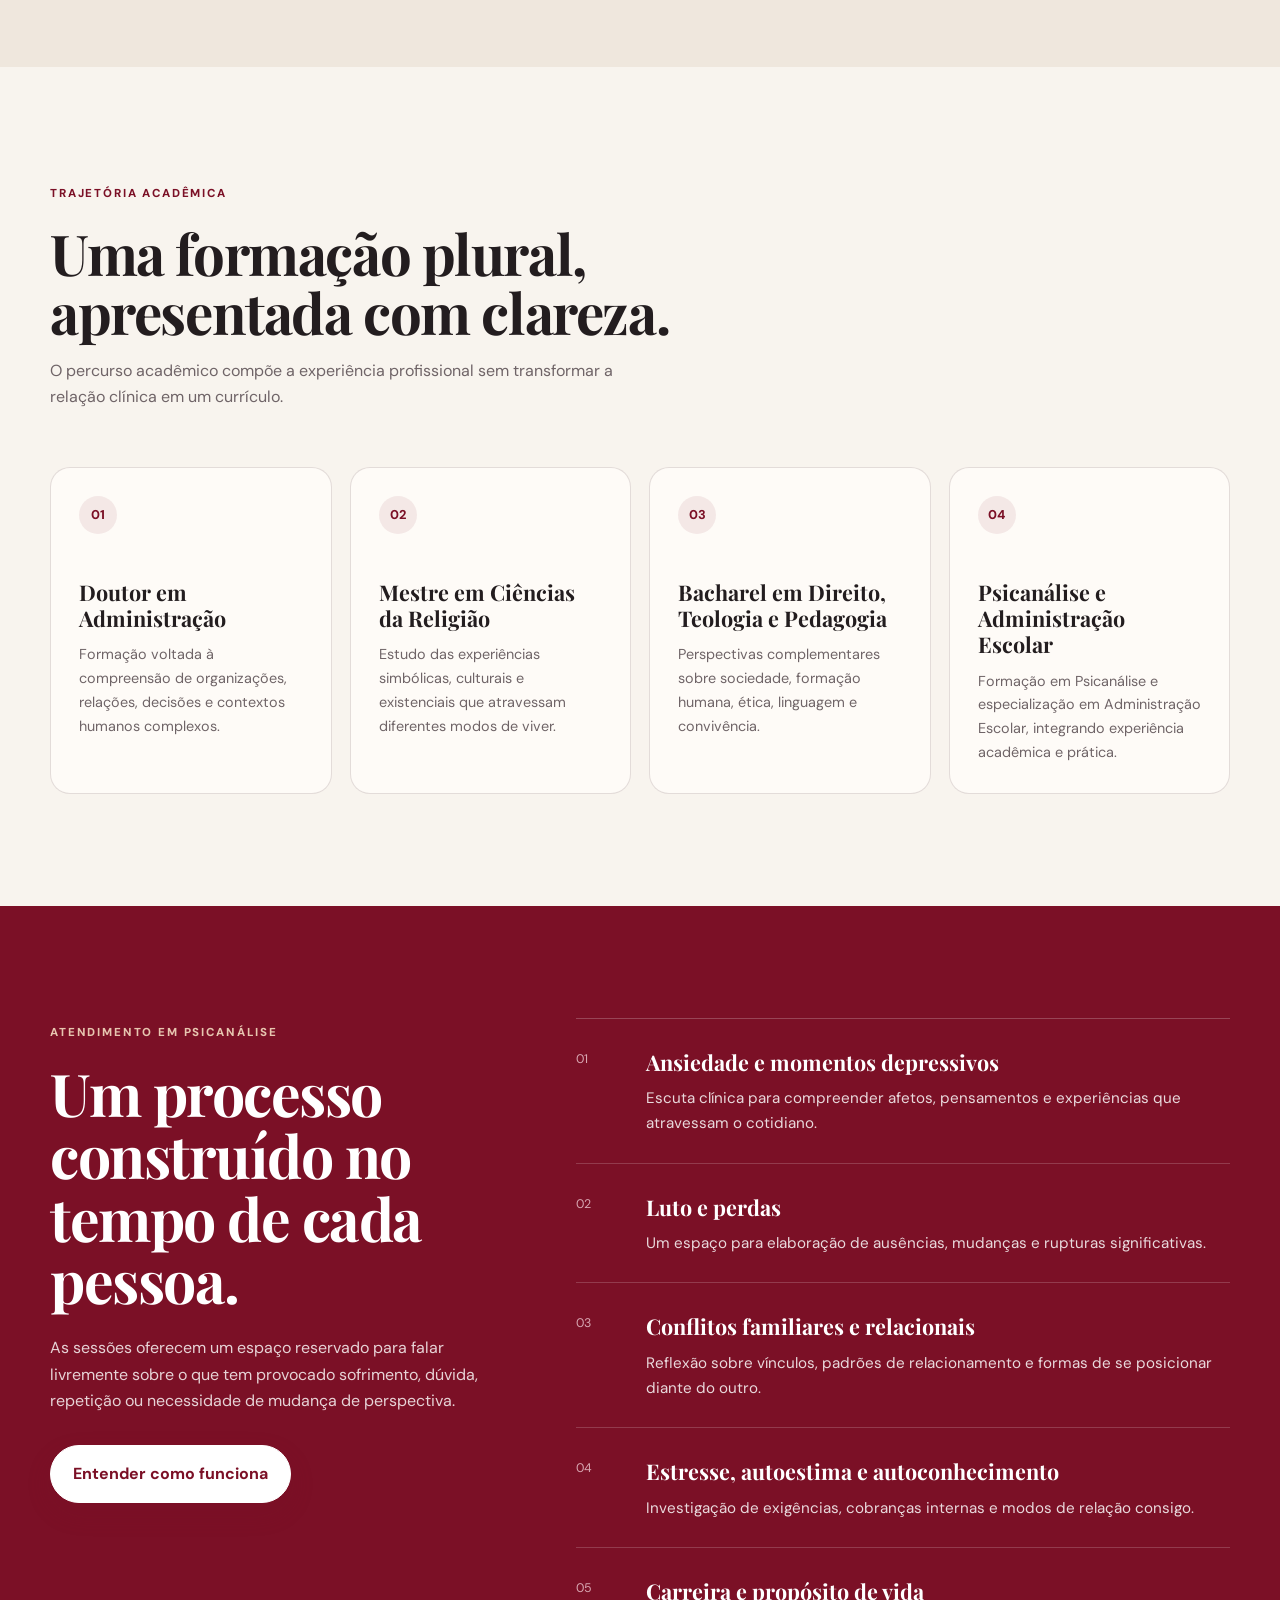
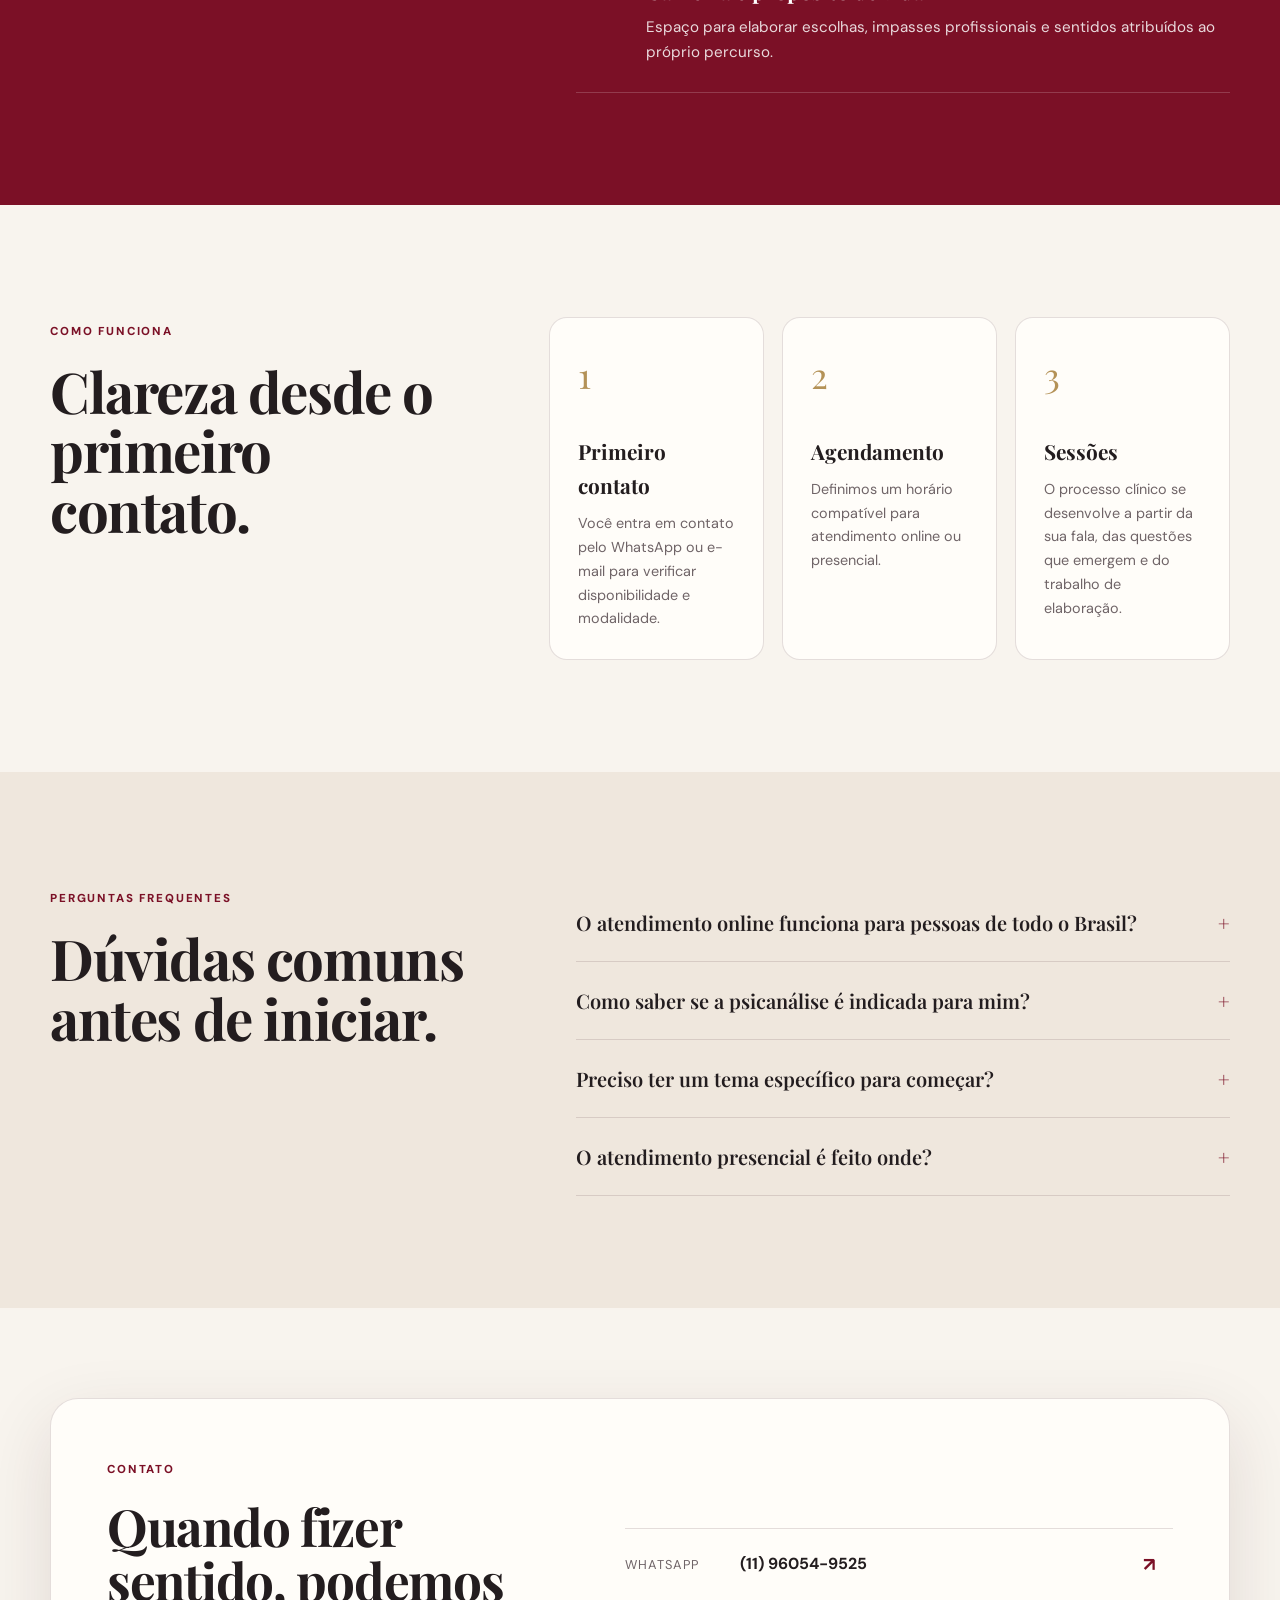
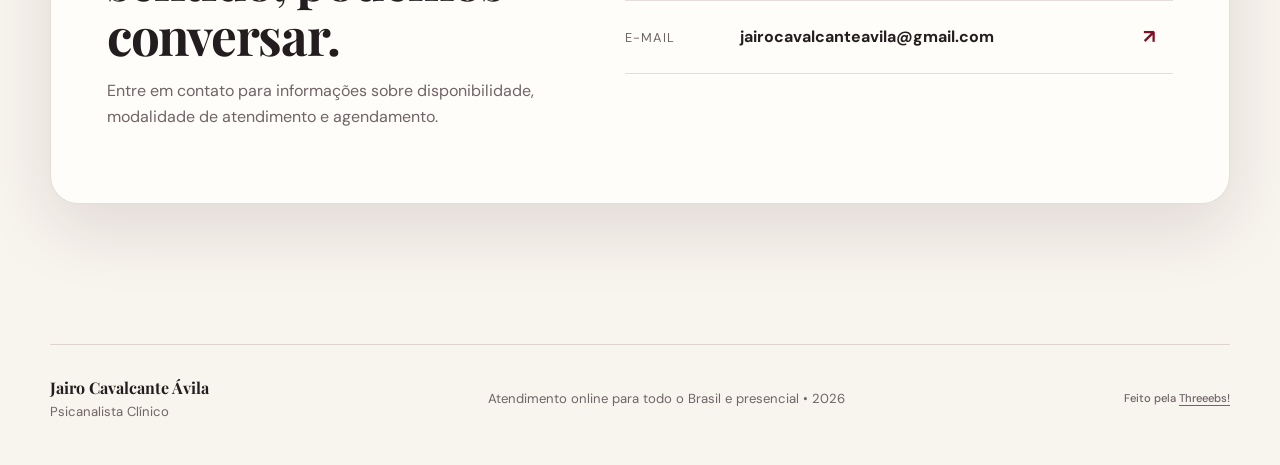
==== commit fe928e49: "chore: atualiza versão dos estilos do retrato" ====
--- a/public/index.html
+++ b/public/index.html
@@ -16,7 +16,7 @@
   <link rel="preconnect" href="https://fonts.gstatic.com" crossorigin>
   <link href="https://fonts.googleapis.com/css2?family=DM+Sans:wght@400;500;600;700&family=Playfair+Display:wght@500;600;700&display=swap" rel="stylesheet">
   <link rel="icon" type="image/svg+xml" href="assets/images/favicon.svg">
-  <link rel="stylesheet" href="assets/css/styles.css?v=4">
+  <link rel="stylesheet" href="assets/css/styles.css?v=5">
   <script src="assets/js/script.js" defer></script>
 </head>
 <body>
--- a/public/assets/css/styles.css
+++ b/public/assets/css/styles.css
@@ -79,3 +79,20 @@
 #trajetoria-completa .trajectory-extra{margin-top:82px;padding-top:44px;border-top:1px solid var(--line)}
 #trajetoria-completa .text-link{display:inline-block;margin-top:16px;color:var(--wine)}
 @media(max-width:640px){#trajetoria-completa .trajectory-extra{margin-top:52px;padding-top:28px}}
+
+/* V5 — retrato sem sobreposições: desktop, tablet e celular */
+.hero-visual{position:relative;isolation:isolate;padding:28px 56px 40px;min-width:0}
+.hero-visual .portrait-frame{width:min(380px,100%);margin:0 auto}
+.hero-visual .portrait-card{left:-18px;bottom:18px;max-width:205px;padding:13px 17px;z-index:2}
+.hero-visual .quote-card{right:-2px;top:48px;width:194px;z-index:2;padding:17px;font-size:.92rem}
+@media(max-width:1000px){
+  .hero-visual{width:min(100%,570px);margin-inline:auto;padding:34px 55px 30px}
+  .hero-visual .quote-card{right:0;top:54px}
+}
+@media(max-width:760px){
+  .hero-visual{width:min(100%,420px);display:flex;flex-direction:column;align-items:center;gap:20px;padding:14px 12px 30px}
+  .hero-visual .portrait-frame{width:min(100%,310px);padding:15px;margin:0 auto}
+  .hero-visual .portrait-card{position:static;max-width:none;width:100%;margin-top:16px;padding:12px 14px;border:1px solid var(--line);box-shadow:0 8px 25px rgba(56,25,33,.09)}
+  .hero-visual .portrait-card strong{font-size:1rem}
+  .hero-visual .quote-card{position:static;width:100%;max-width:310px;margin:0;padding:18px 20px;font-size:1rem;line-height:1.5;box-shadow:0 12px 30px rgba(123,16,38,.14)}
+}
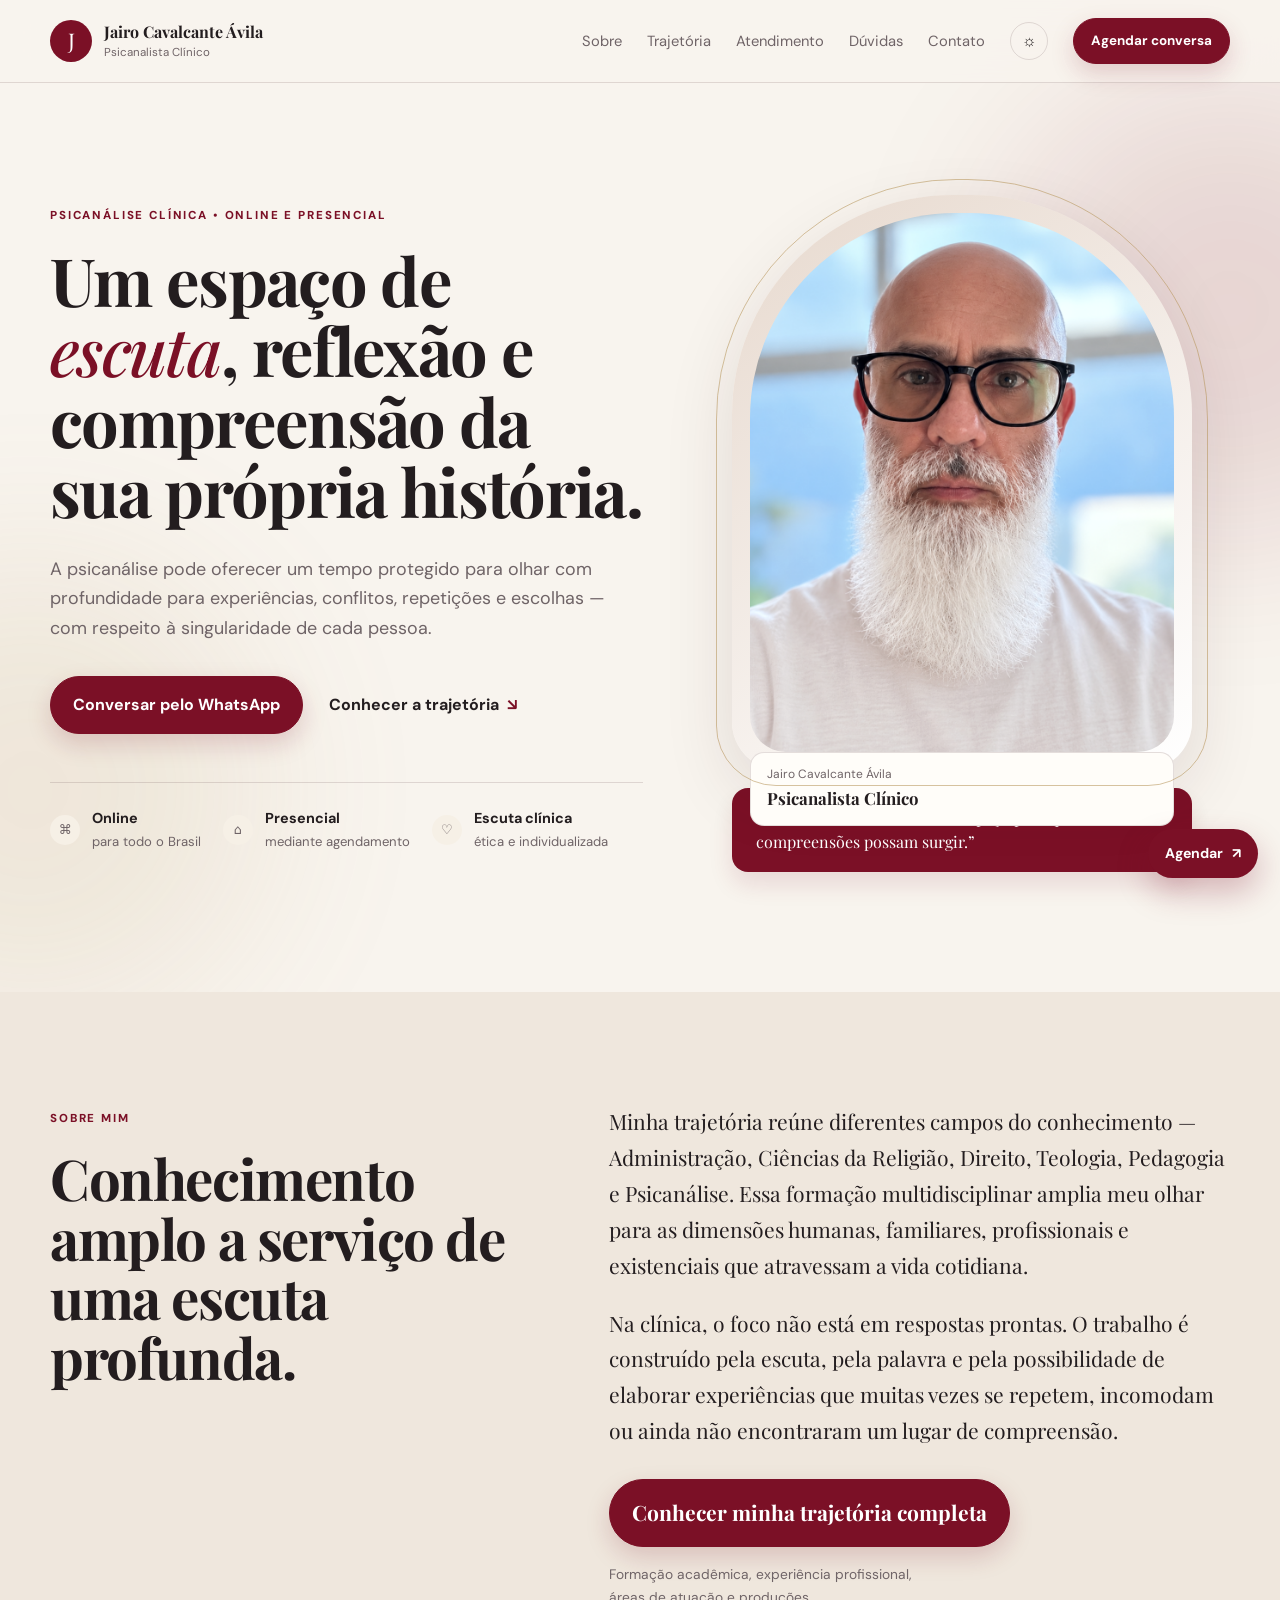
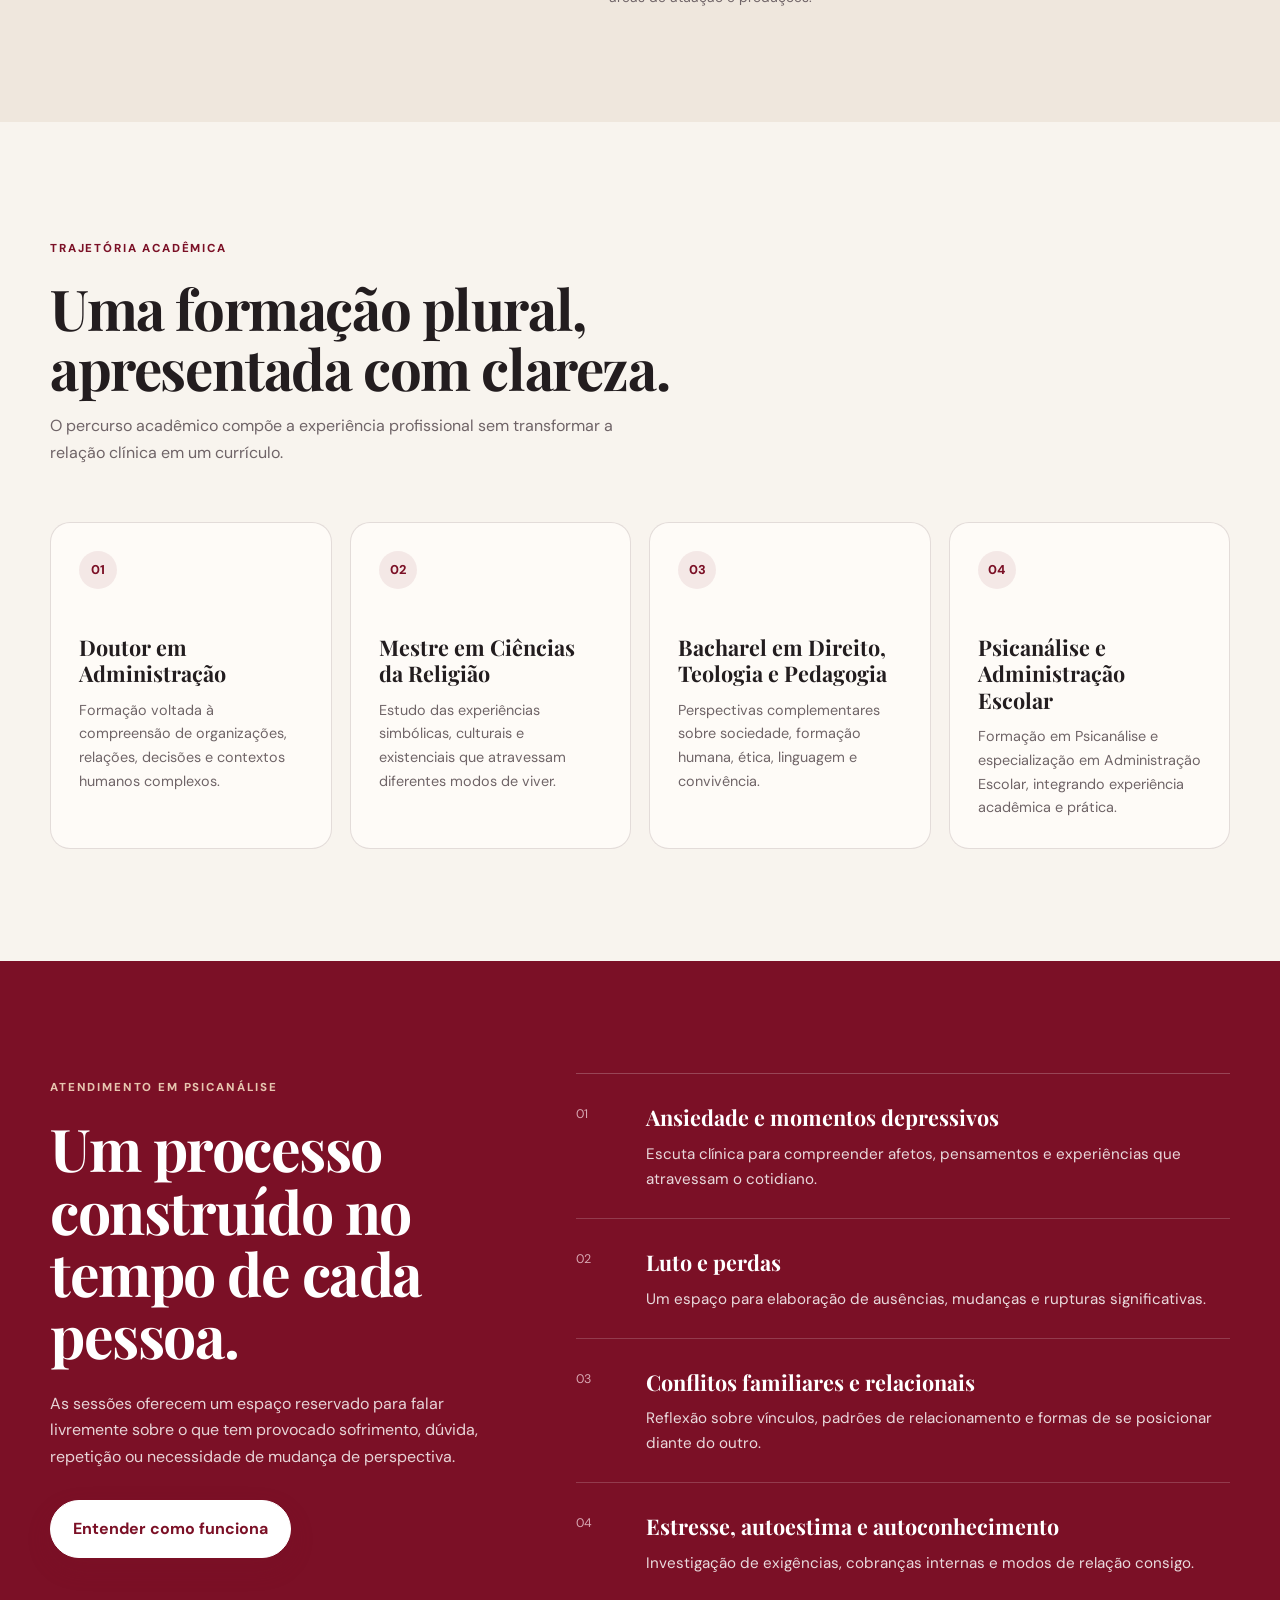
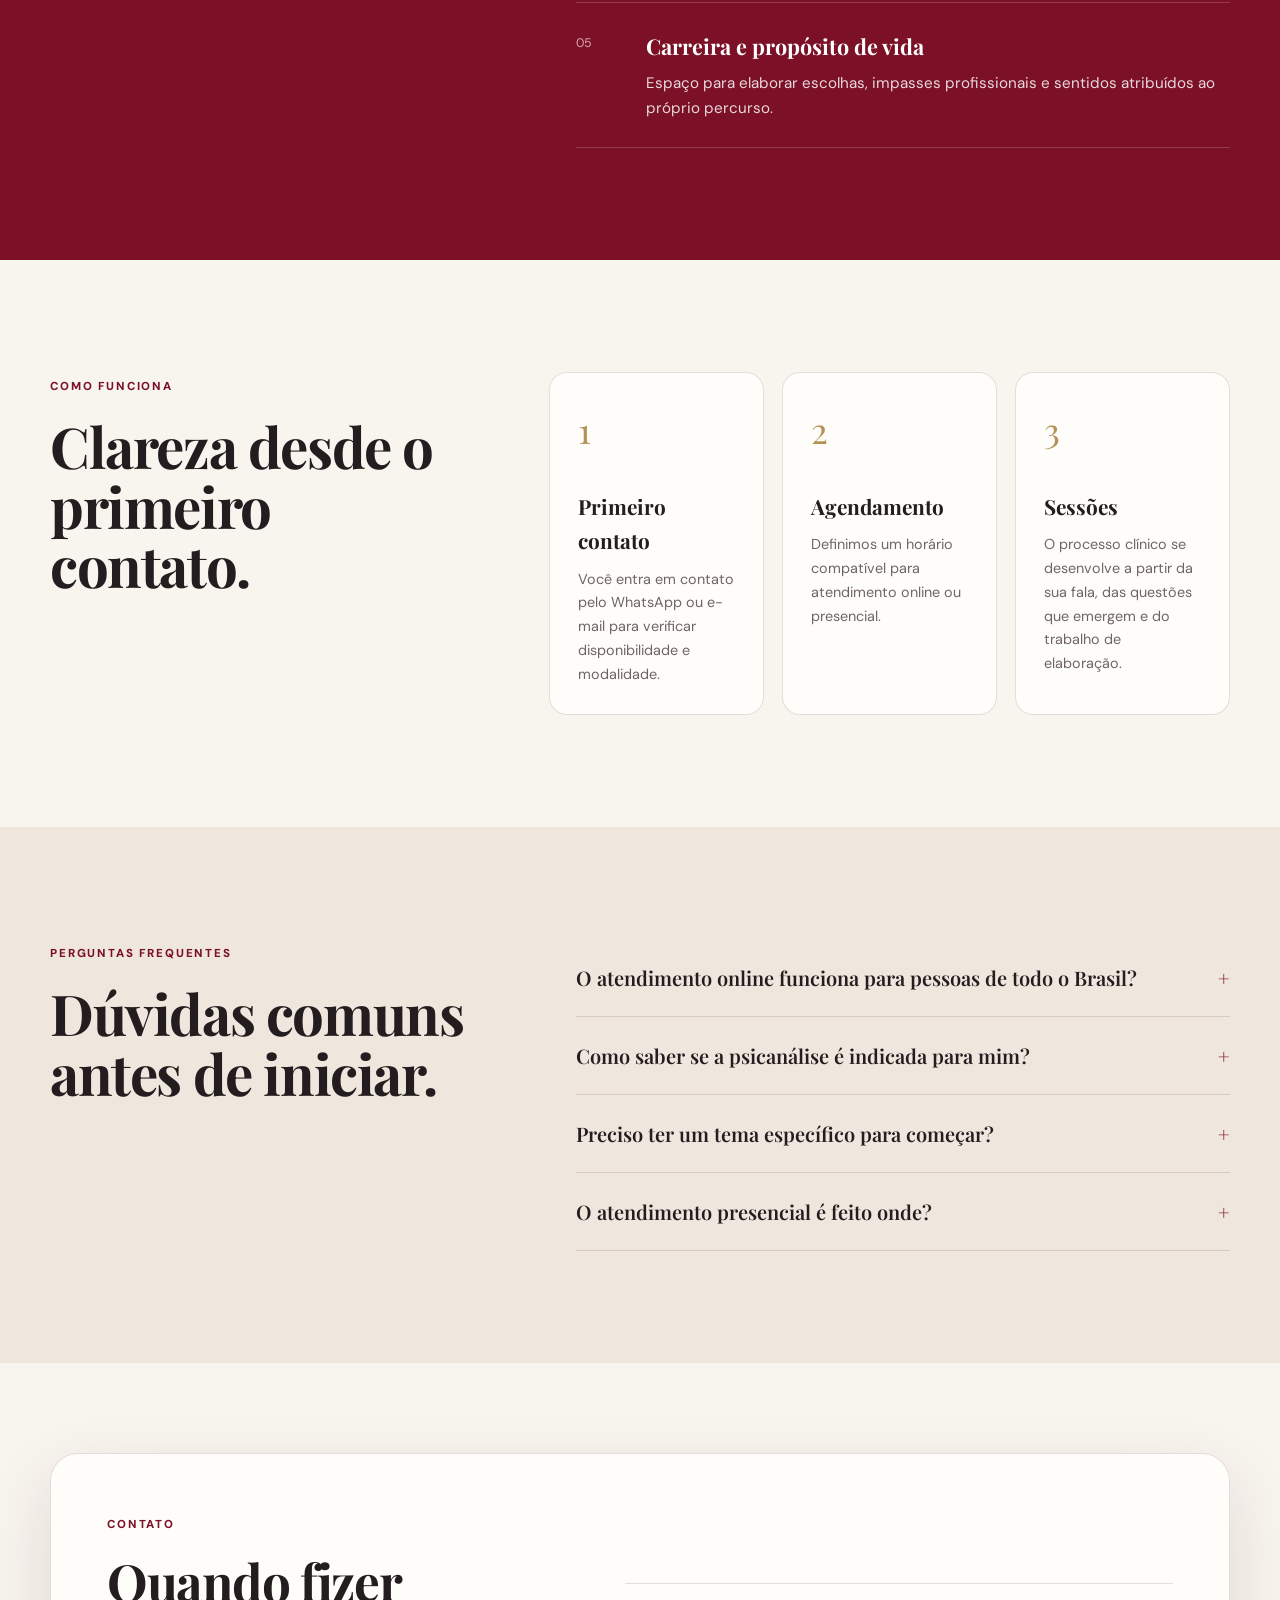
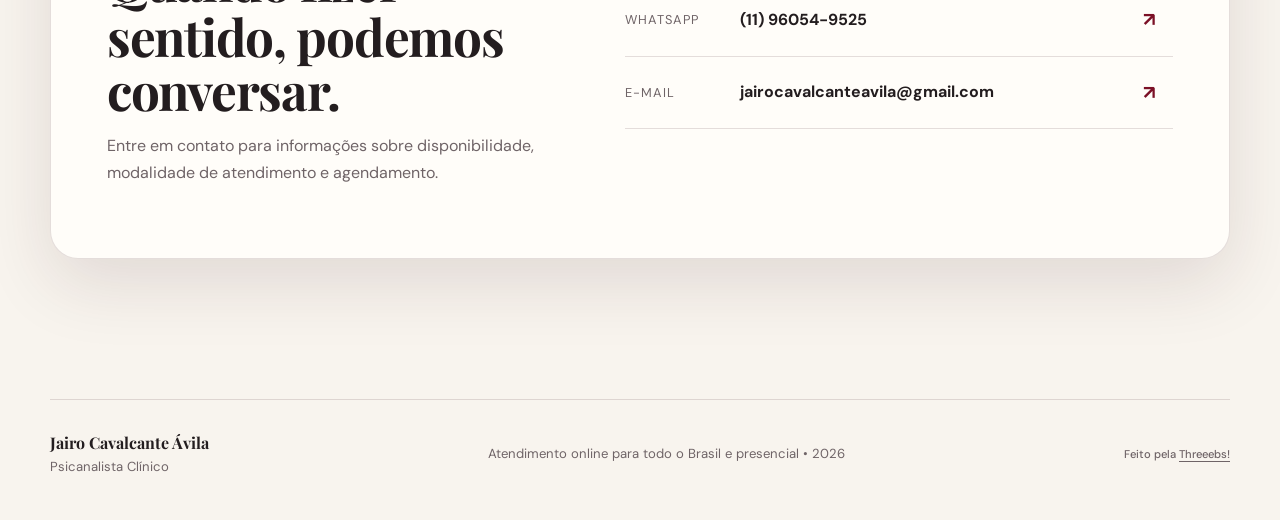
==== commit 1e1b3386: "chore: invalida cache CSS após correção do retrato" ====
--- a/public/index.html
+++ b/public/index.html
@@ -16,7 +16,7 @@
   <link rel="preconnect" href="https://fonts.gstatic.com" crossorigin>
   <link href="https://fonts.googleapis.com/css2?family=DM+Sans:wght@400;500;600;700&family=Playfair+Display:wght@500;600;700&display=swap" rel="stylesheet">
   <link rel="icon" type="image/svg+xml" href="assets/images/favicon.svg">
-  <link rel="stylesheet" href="assets/css/styles.css?v=5">
+  <link rel="stylesheet" href="assets/css/styles.css?v=6">
   <script src="assets/js/script.js" defer></script>
 </head>
 <body>
--- a/public/assets/css/styles.css
+++ b/public/assets/css/styles.css
@@ -80,19 +80,29 @@
 #trajetoria-completa .text-link{display:inline-block;margin-top:16px;color:var(--wine)}
 @media(max-width:640px){#trajetoria-completa .trajectory-extra{margin-top:52px;padding-top:28px}}
 
-/* V5 — retrato sem sobreposições: desktop, tablet e celular */
-.hero-visual{position:relative;isolation:isolate;padding:28px 56px 40px;min-width:0}
-.hero-visual .portrait-frame{width:min(380px,100%);margin:0 auto}
-.hero-visual .portrait-card{left:-18px;bottom:18px;max-width:205px;padding:13px 17px;z-index:2}
-.hero-visual .quote-card{right:-2px;top:48px;width:194px;z-index:2;padding:17px;font-size:.92rem}
-@media(max-width:1000px){
-  .hero-visual{width:min(100%,570px);margin-inline:auto;padding:34px 55px 30px}
-  .hero-visual .quote-card{right:0;top:54px}
+
+/* V6 — composição sem sobreposição, retrato amplo e cards em fluxo */
+.hero-grid{grid-template-columns:minmax(0,1.05fr) minmax(0,.95fr);gap:clamp(32px,4vw,72px)}
+.hero-visual{position:relative;display:flex;flex-direction:column;align-items:center;justify-content:center;gap:18px;min-width:0;width:100%;max-width:580px;margin-inline:auto;padding:22px 0 8px;transform:none}
+.hero-visual .portrait-frame{position:relative;width:min(100%,465px);max-width:none;aspect-ratio:4/5;margin:0 auto;padding:18px}
+.hero-visual .portrait-frame img{width:100%;height:100%;object-fit:cover;object-position:center 42%}
+.hero-visual .portrait-card{position:static;display:flex;max-width:none;width:100%;margin:0;padding:12px 16px;border:1px solid var(--line);border-radius:14px;box-shadow:none}
+.hero-visual .quote-card{position:static;right:auto;top:auto;width:min(100%,465px);max-width:none;margin:0;padding:18px 24px;font-size:1rem;line-height:1.5;box-shadow:0 12px 25px rgba(123,16,38,.12)}
+@media (min-width:1001px){
+ .hero-visual .portrait-frame{width:min(100%,460px)}
+ .hero-visual .quote-card{width:min(100%,460px)}
 }
-@media(max-width:760px){
-  .hero-visual{width:min(100%,420px);display:flex;flex-direction:column;align-items:center;gap:20px;padding:14px 12px 30px}
-  .hero-visual .portrait-frame{width:min(100%,310px);padding:15px;margin:0 auto}
-  .hero-visual .portrait-card{position:static;max-width:none;width:100%;margin-top:16px;padding:12px 14px;border:1px solid var(--line);box-shadow:0 8px 25px rgba(56,25,33,.09)}
-  .hero-visual .portrait-card strong{font-size:1rem}
-  .hero-visual .quote-card{position:static;width:100%;max-width:310px;margin:0;padding:18px 20px;font-size:1rem;line-height:1.5;box-shadow:0 12px 30px rgba(123,16,38,.14)}
+@media (max-width:1000px){
+ .hero-grid{grid-template-columns:1fr}
+ .hero-visual{max-width:520px;gap:16px;padding:24px 0}
+ .hero-visual .portrait-frame{width:min(100%,440px)}
+ .hero-visual .quote-card{width:min(100%,440px)}
 }
+@media (max-width:640px){
+ .hero-visual{width:min(100%,380px);max-width:100%;padding:18px 16px 38px;gap:16px}
+ .hero-visual .portrait-frame{width:100%;aspect-ratio:4/5;padding:13px}
+ .hero-visual .portrait-card{padding:12px 14px}
+ .hero-visual .portrait-card span{font-size:.75rem}
+ .hero-visual .portrait-card strong{font-size:1rem;line-height:1.3}
+ .hero-visual .quote-card{width:100%;padding:17px 19px;font-size:.96rem}
+}
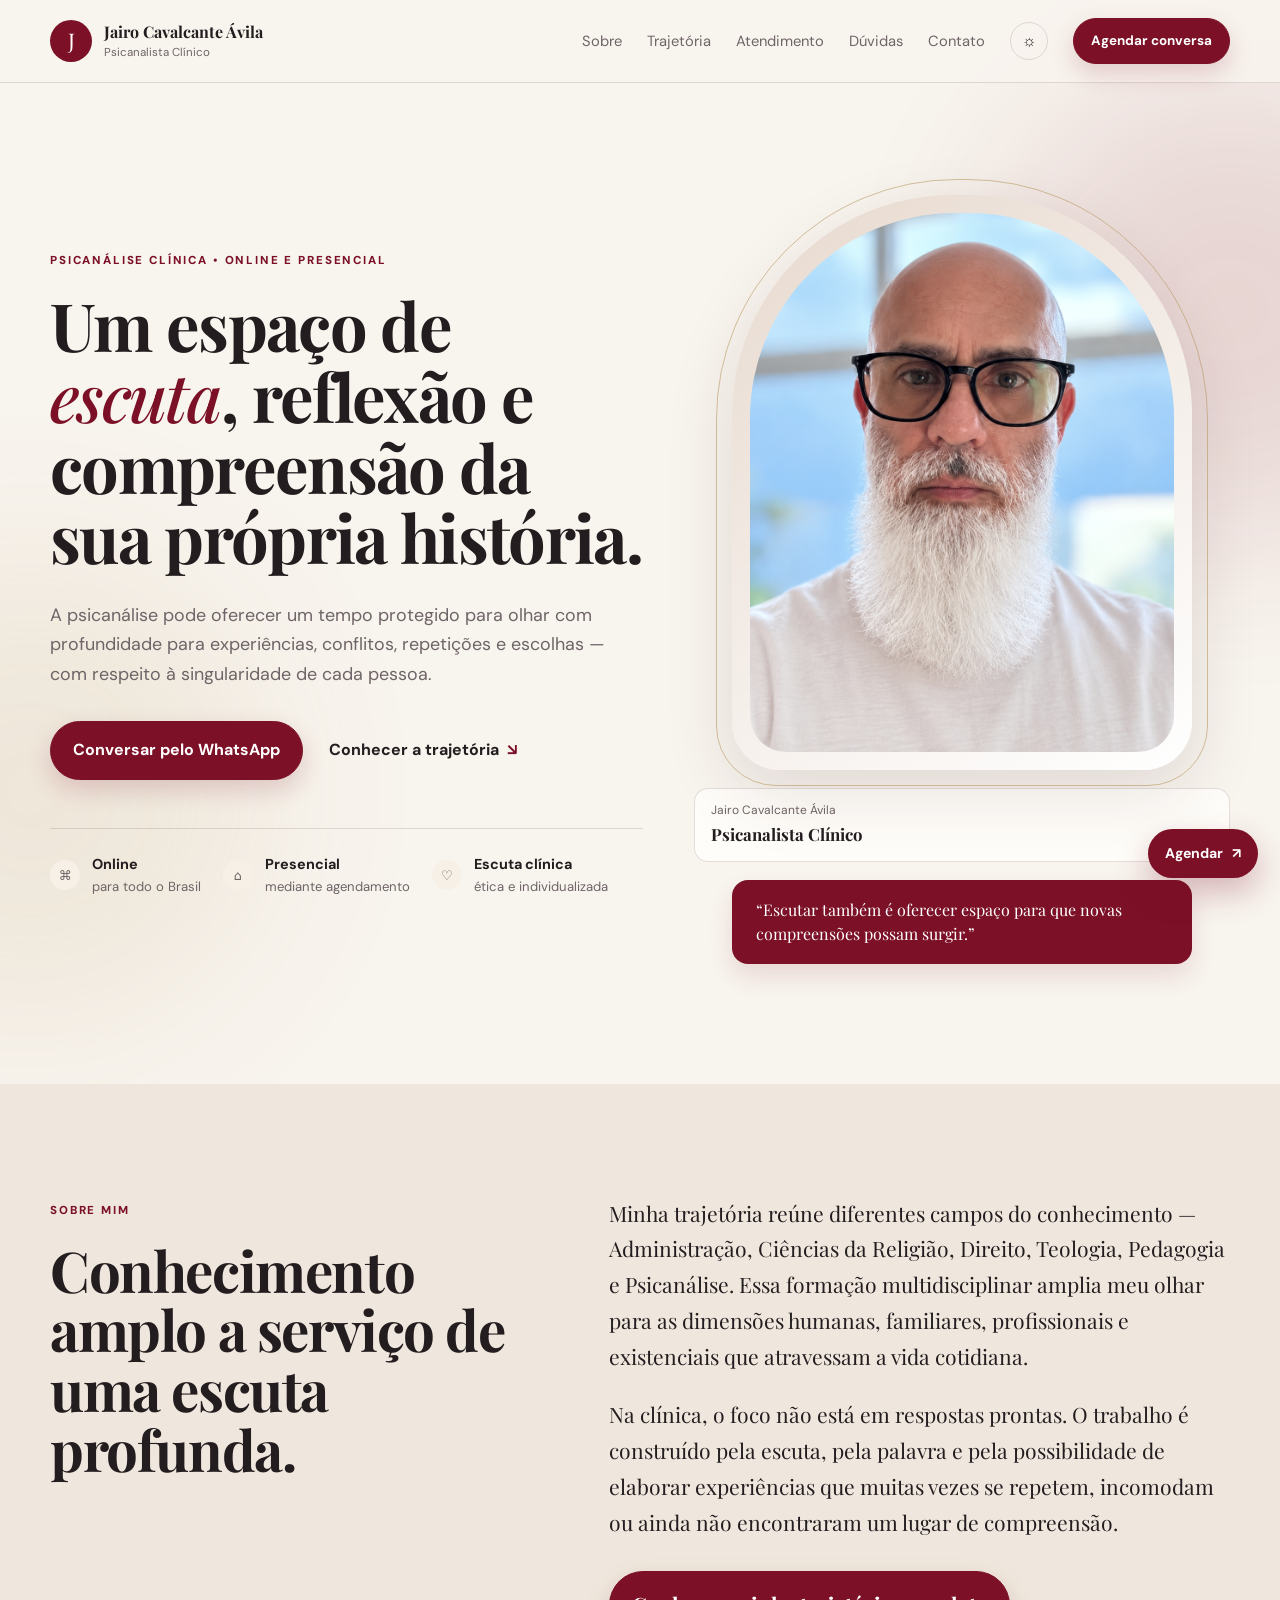
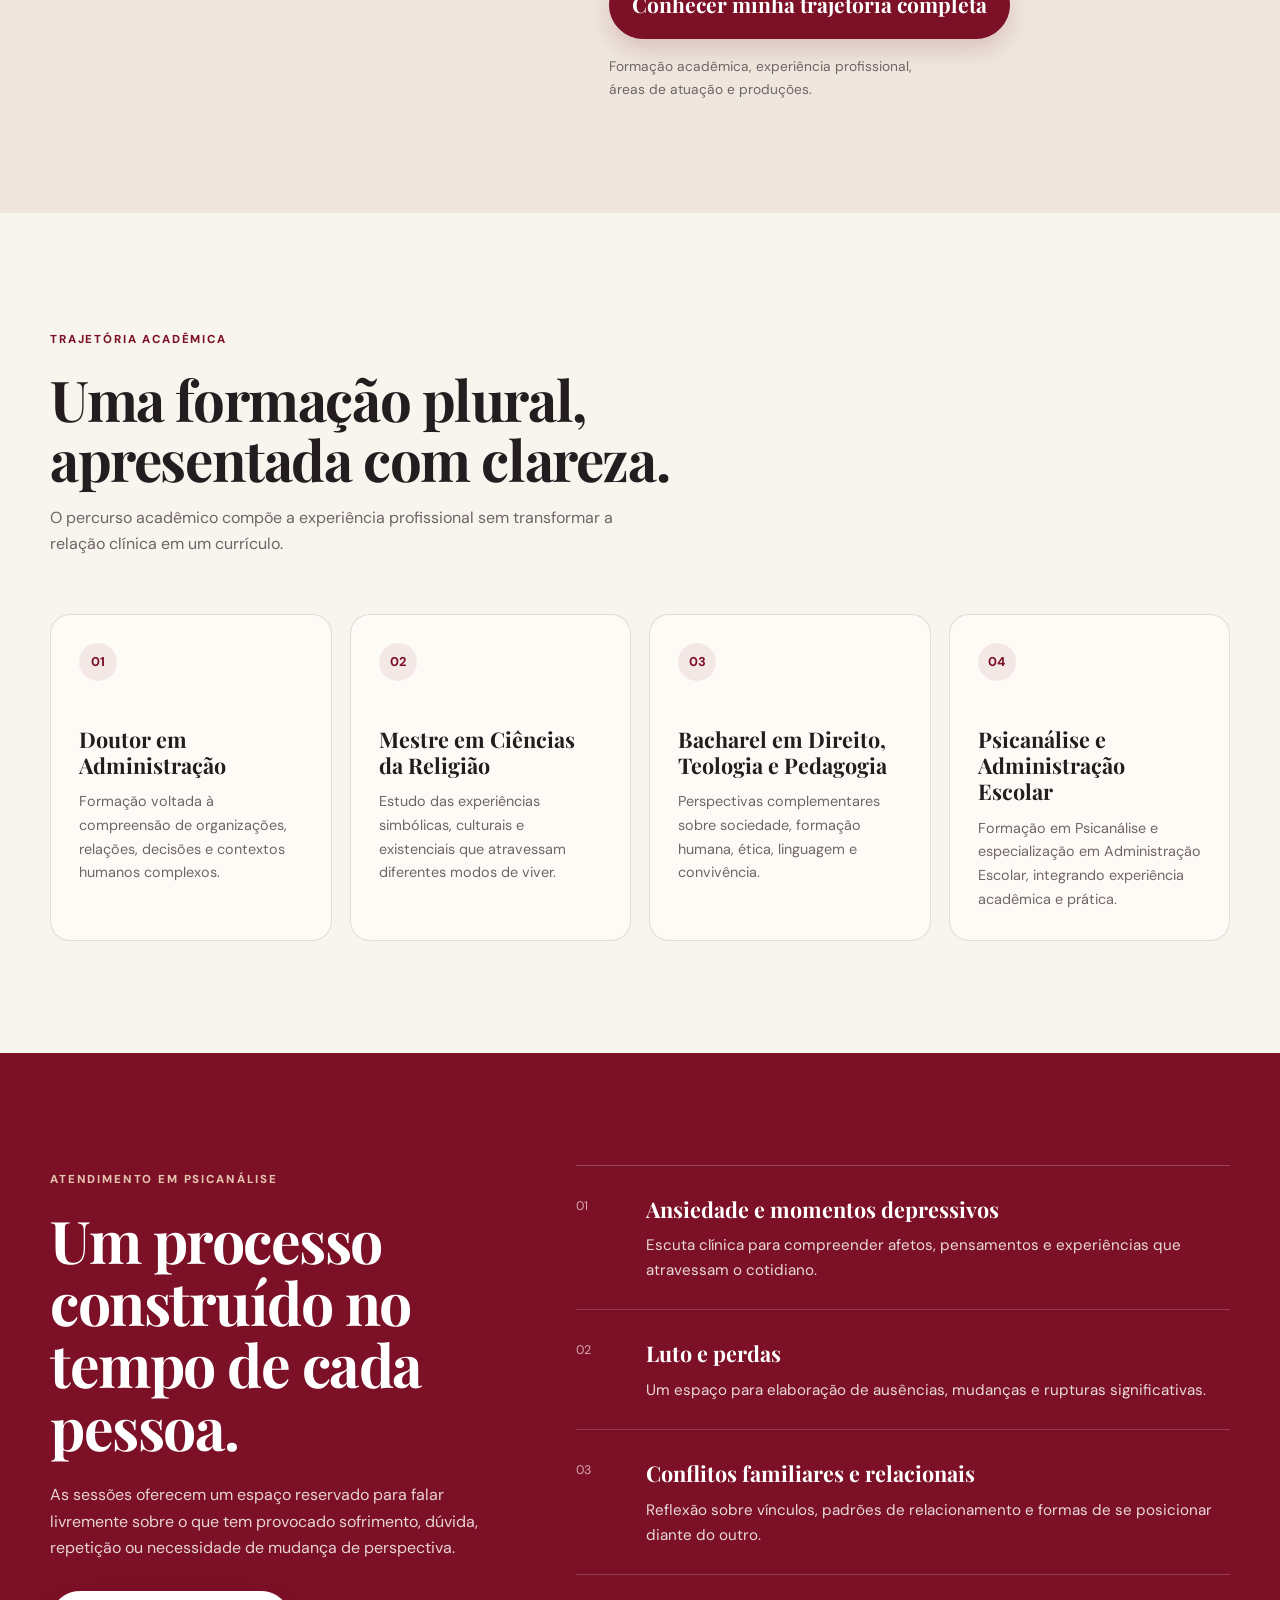
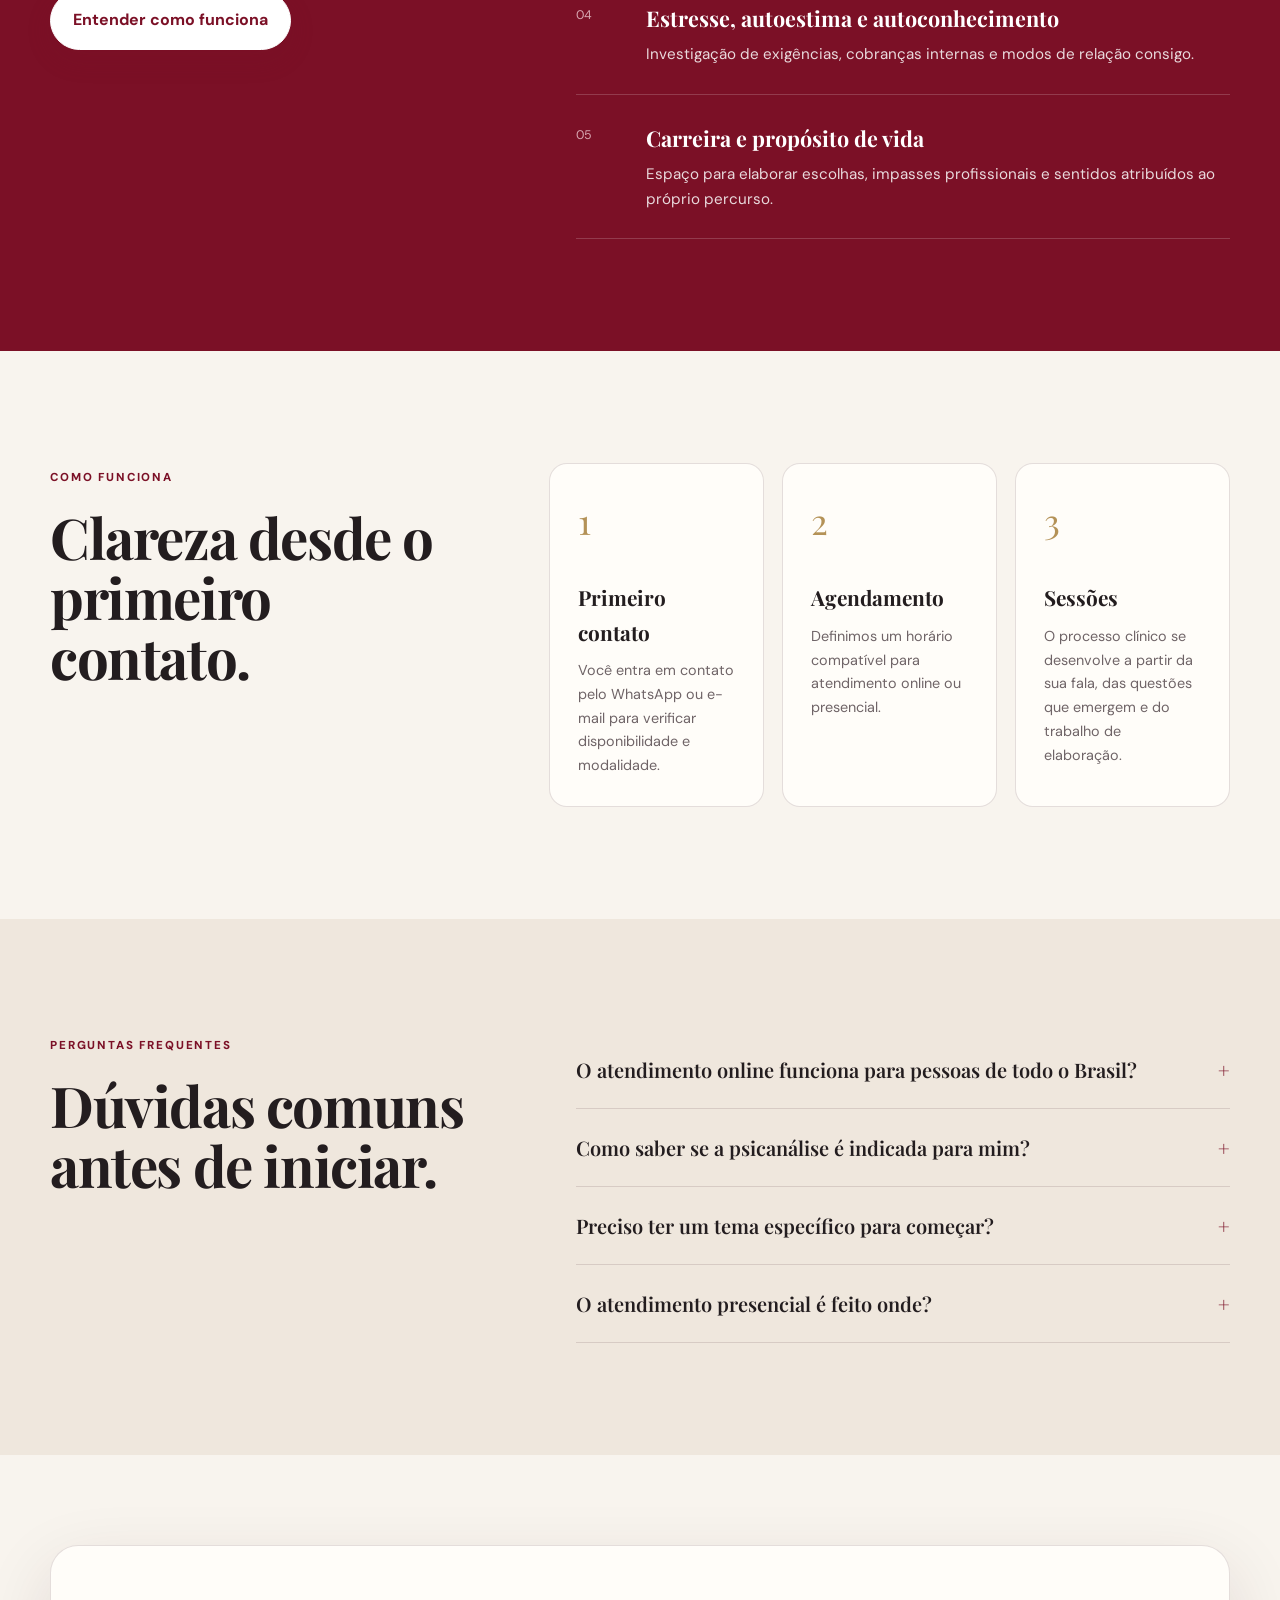
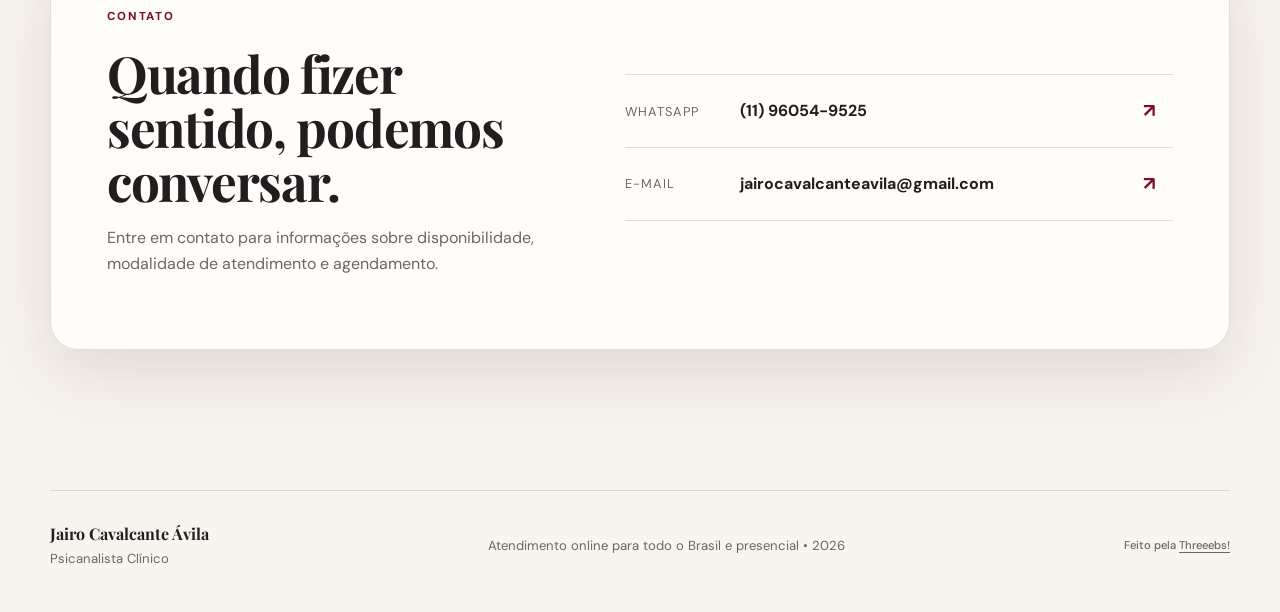
==== commit 13fe5eb8: "fix: tira identificação de dentro da moldura da foto" ====
--- a/public/index.html
+++ b/public/index.html
@@ -16,7 +16,7 @@
   <link rel="preconnect" href="https://fonts.gstatic.com" crossorigin>
   <link href="https://fonts.googleapis.com/css2?family=DM+Sans:wght@400;500;600;700&family=Playfair+Display:wght@500;600;700&display=swap" rel="stylesheet">
   <link rel="icon" type="image/svg+xml" href="assets/images/favicon.svg">
-  <link rel="stylesheet" href="assets/css/styles.css?v=6">
+  <link rel="stylesheet" href="assets/css/styles.css?v=7">
   <script src="assets/js/script.js" defer></script>
 </head>
 <body>
@@ -73,10 +73,10 @@
           <div class="portrait-frame">
             <div class="portrait-ring"></div>
             <img src="assets/images/jairo-cavalcante-upscale.png" alt="Retrato de Jairo Cavalcante Ávila" width="420" height="525" fetchpriority="high" decoding="async">
-            <div class="portrait-card">
-              <span>Jairo Cavalcante Ávila</span>
-              <strong>Psicanalista Clínico</strong>
-            </div>
+          </div>
+          <div class="portrait-card">
+            <span>Jairo Cavalcante Ávila</span>
+            <strong>Psicanalista Clínico</strong>
           </div>
           <div class="quote-card">“Escutar também é oferecer espaço para que novas compreensões possam surgir.”</div>
         </div>
